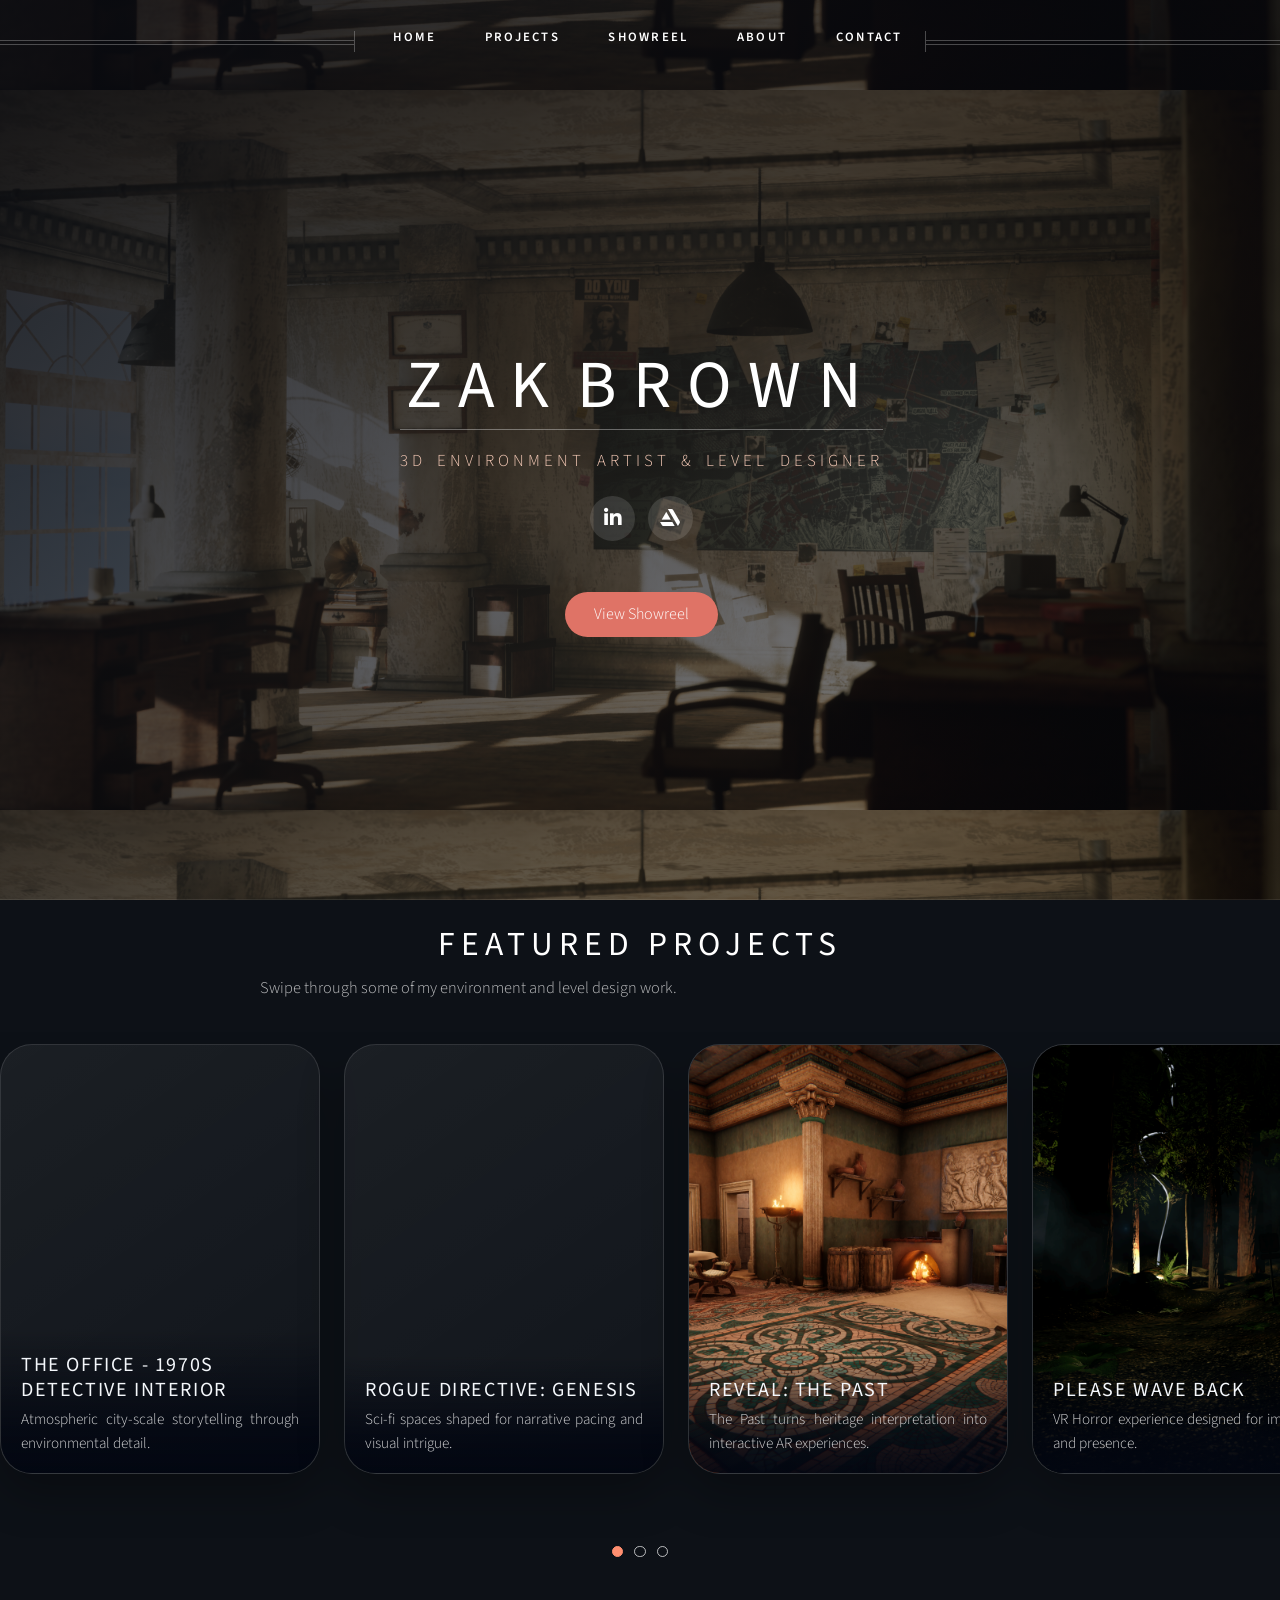
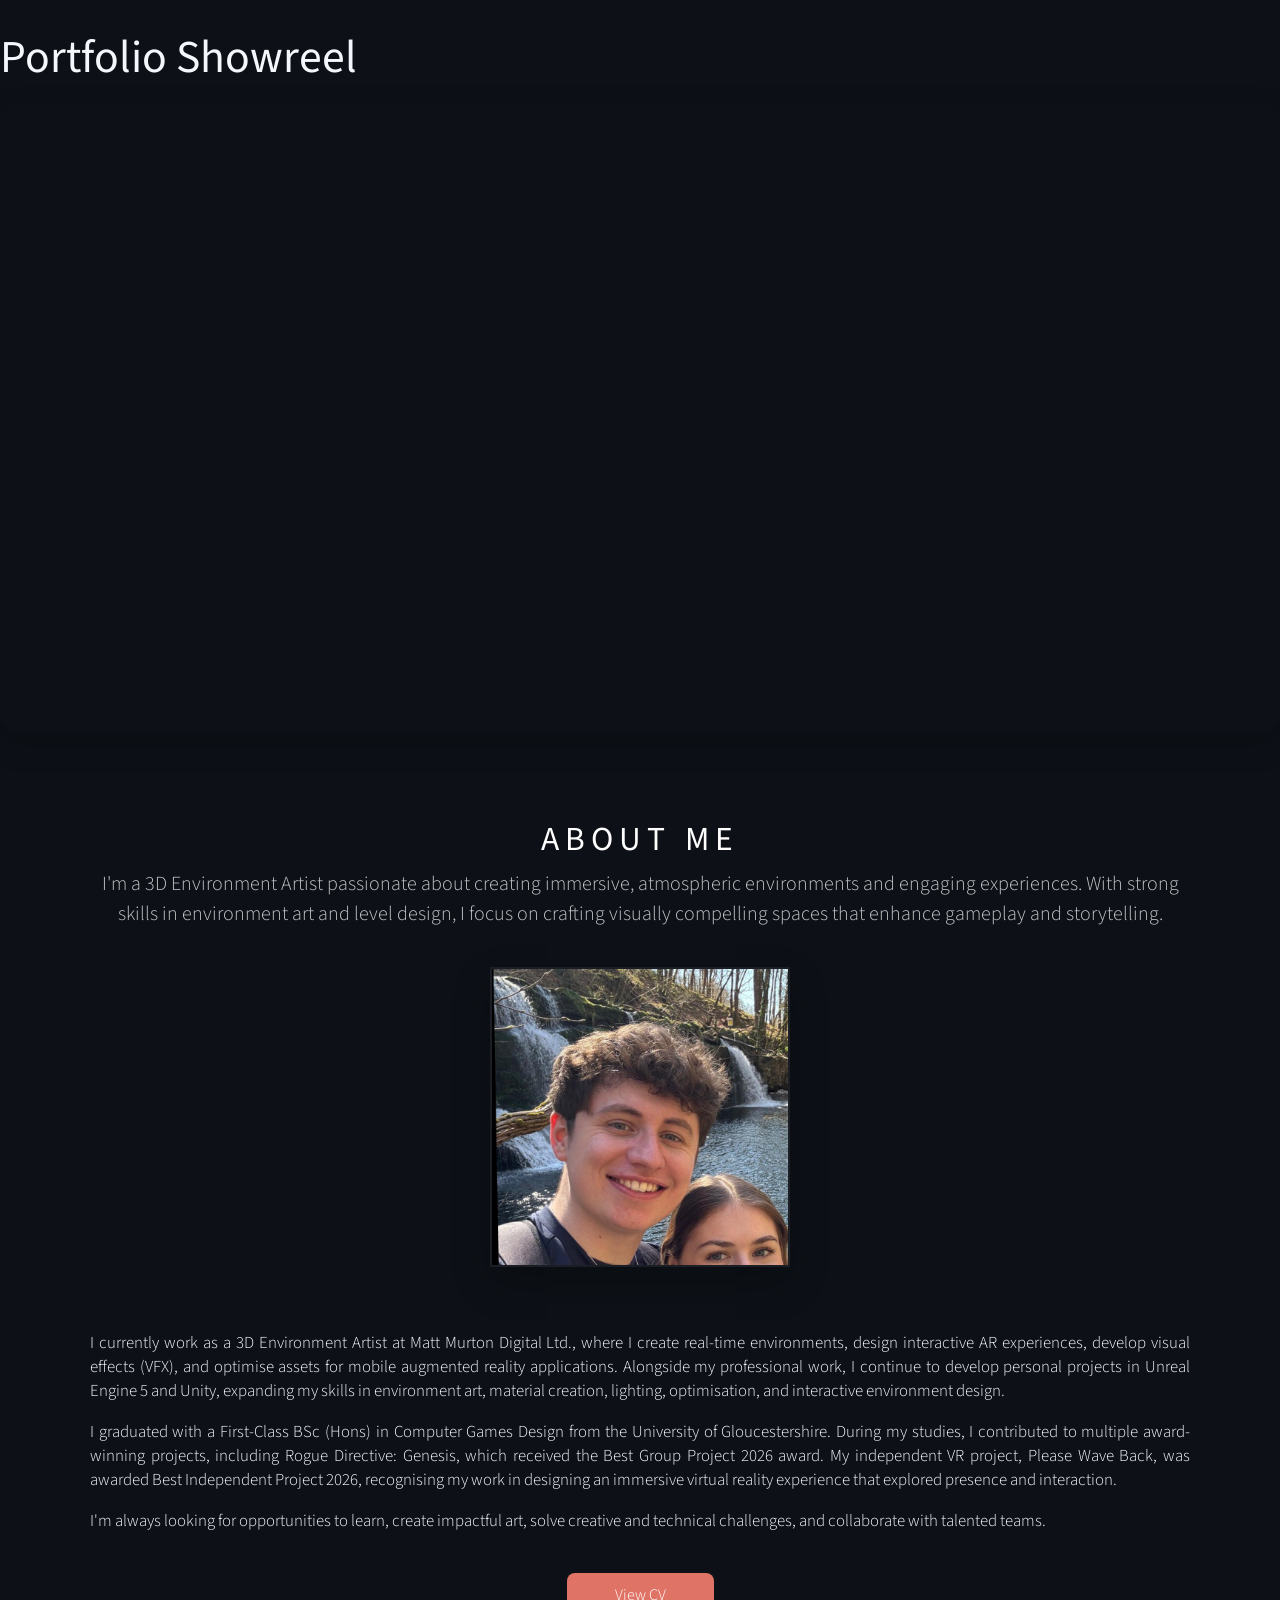
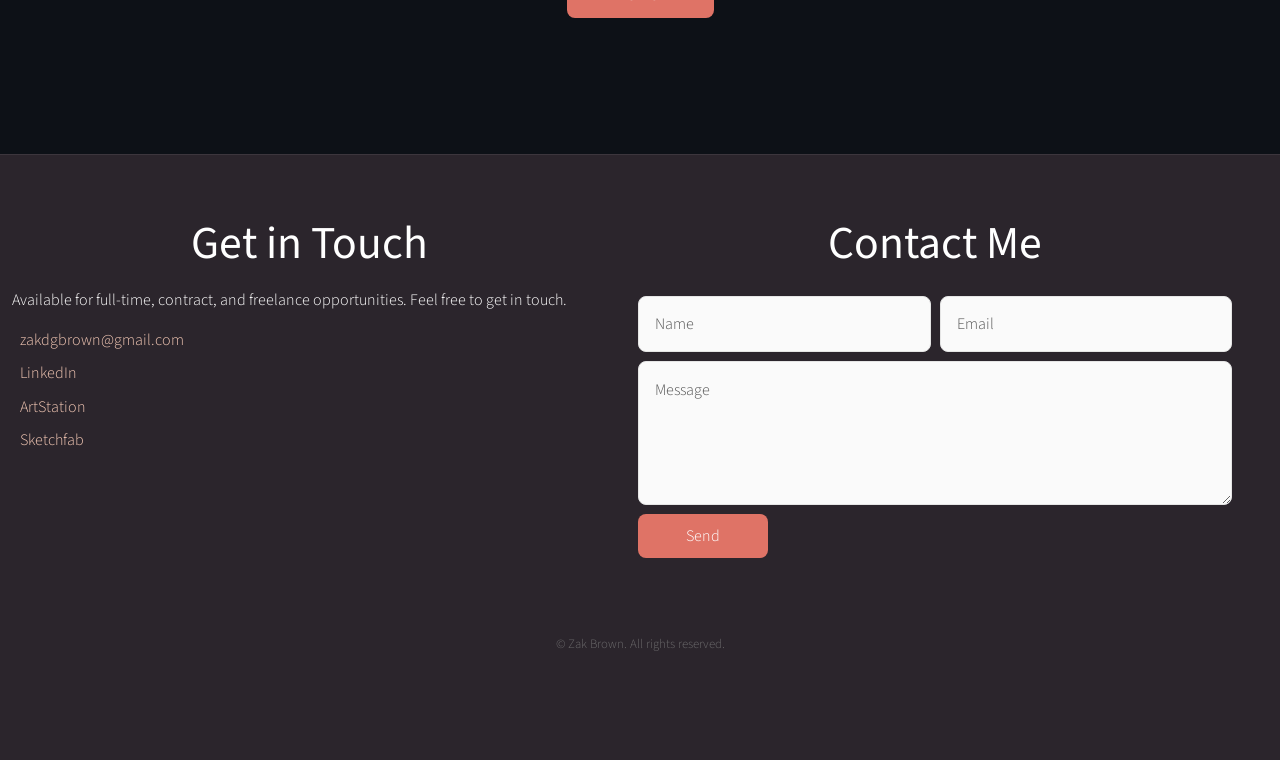
==== index.html @ 255df745 "Updates" ====
<!DOCTYPE HTML>
<!--
	Helios by HTML5 UP
	html5up.net | @ajlkn
	Free for personal and commercial use under the CCA 3.0 license (html5up.net/license)
-->
<html>
	<head>
		<title>Zak Brown | 3D Environment Artist & Level Designer</title>
		<meta charset="utf-8" />
		<meta name="viewport" content="width=device-width, initial-scale=1, user-scalable=no" />
		<link rel="stylesheet" href="assets/css/main.css" />
		<noscript><link rel="stylesheet" href="assets/css/noscript.css" /></noscript>
	</head>
	<body class="homepage is-preload">
		<div id="page-wrapper">

			<!-- Header -->
				<div id="header">

					<video id="hero-bg-video" autoplay muted loop playsinline src="images/WIP/TestVideo.mp4" aria-hidden="true"></video> 

					<!-- Inner -->
						<div class="inner">
							
							<header>
								<h1 class="hero-title" aria-label="Zak Brown">
									<a href="index.html" id="logo">
										<span class="hero-title-line hero-title-line--first">Zak</span>
										<span class="hero-title-line hero-title-line--second">Brown</span>
									</a>
								</h1>
								<hr class="hero-divider" />
								<p class="hero-role" aria-label="3D Environment Artist and Level Designer">
									<span>3D</span>
									<span>Environment</span>
									<span>Artist</span>
									<span>&amp;</span>
									<span>Level</span>
									<span>Designer</span>
								</p>
								<div class="hero-social-links">
									<a href="https://www.linkedin.com/in/zakdgbrown/" target="_blank" rel="noreferrer" aria-label="LinkedIn"><span class="icon brands fa-linkedin-in"></span></a>
									<a href="https://www.artstation.com/zakbrown" target="_blank" rel="noreferrer" aria-label="ArtStation"><span class="icon brands fa-artstation"></span></a>
								</div>
							</header>
							<footer>
								<a href="#showreel" class="button hero-cta scrolly">View Showreel</a>
							</footer>
						</div>

					<!-- Nav -->
						<nav id="nav">
							<ul>
								<li><a href="#header">Home</a></li>
								<li>
									<a href="#projects" class="scrolly">Projects</a>
									<ul>
										<li><a href="project-city.html">The Office - 1970s Detective Interior</a></li>
										<li><a href="rogue-directive-genesis.html">Rogue Directive: Genesis</a></li>
										<li><a href="reveal-the-past.html">Reveal: The Past</a></li>
										<li><a href="please-wave-back.html">Please Wave Back</a></li>
										<li><a href="post-apocalyptic-rome.html">Post-Apocalyptic Rome</a></li>
										<li><a href="philippines-lyra.html">Philippines Lyra Map</a></li>
										<li><a href="between-two-crowns.html">Between Two Crowns</a></li>
										<li><a href="phantom-paws.html">Phantom Paws</a></li>
										<li><a href="props.html">Props</a></li>
									</ul>
								</li>
								<li><a href="#showreel" class="scrolly">Showreel</a></li>
								<li><a href="#about" class="scrolly">About</a></li>
								<li><a href="#contact" class="scrolly">Contact</a></li>
							</ul>
						</nav>

					</div>

			<!-- Carousel -->
				<section class="portfolio-showcase" aria-labelledby="portfolio-showcase-title">
					<div class="portfolio-showcase__intro">
						<h2 id="portfolio-showcase-title">Featured Projects</h2>
						<p>Swipe through some of my environment and level design work.</p>
					</div>
					<div class="portfolio-showcase__viewport">
						<div class="portfolio-showcase__track">

							<!-- The Office - 1970s Detective Interior -->
							<article class="portfolio-showcase__slide">
								<a href="project-city.html" class="portfolio-showcase__link">
									<div class="portfolio-showcase__image" style="background-image: url('images/project-city/Main.png');"></div>
									<div class="portfolio-showcase__overlay">
										<h3>The Office - 1970s Detective Interior</h3>
										<p>Atmospheric city-scale storytelling through environmental detail.</p>
									</div>
								</a>
							</article>

							<!-- Rogue Directive: Genesis -->							
							<article class="portfolio-showcase__slide">
								<a href="rogue-directive-genesis.html" class="portfolio-showcase__link">
									<div class="portfolio-showcase__image" style="background-image: url('images/rogue-directive-gensis/Cinematic-01.png');"></div>
									<div class="portfolio-showcase__overlay">
										<h3>Rogue Directive: Genesis</h3>
										<p>Sci-fi spaces shaped for narrative pacing and visual intrigue.</p>
									</div>
								</a>
							</article>
							
							<!-- Reveal: The-Past -->
							<article class="portfolio-showcase__slide">
								<a href="reveal-the-past.html" class="portfolio-showcase__link">
									<div class="portfolio-showcase__image" style="background-image: url('images/reveal-the-past/HomeCard.png');"></div>
									<div class="portfolio-showcase__overlay">
										<h3>Reveal: The Past</h3>
										<p>The Past turns heritage interpretation into interactive AR experiences.</p>
									</div>
								</a>
							</article>

							<!-- please-wave-back -->
							<article class="portfolio-showcase__slide">
								<a href="please-wave-back.html" class="portfolio-showcase__link">
									<div class="portfolio-showcase__image" style="background-image: url('images/please-wave-back/Lightning.png');"></div>
									<div class="portfolio-showcase__overlay">
										<h3>Please Wave Back</h3>
										<p>VR Horror experience designed for immersion and presence.</p>
									</div>
								</a>
							</article>

							<!-- Props -->
							<article class="portfolio-showcase__slide">
								<a href="props-carnival-ticket-booth.html" class="portfolio-showcase__link">
									<div class="portfolio-showcase__image" style="background-image: url('images/props/carnival-ticket-booth/Hero.png');"></div>
									<div class="portfolio-showcase__overlay">
										<h3>Props</h3>
										<p>Playable concepts that blend atmosphere, iteration, and player feedback.</p>
									</div>
								</a>
							</article>

							<!-- Between Two Crowns -->
							<article class="portfolio-showcase__slide">
								<a href="between-two-crowns.html" class="portfolio-showcase__link">
									<div class="portfolio-showcase__image" style="background-image: url('images/between-two-crowns/Castle.png');"></div>
									<div class="portfolio-showcase__overlay">
										<h3>Between Two Crowns</h3>
										<p>Narrative-led level design and environmental storytelling with a strong sense of place.</p>
									</div>
								</a>
							</article>

							<!-- Phantom Paws -->
							<article class="portfolio-showcase__slide">
								<a href="phantom-paws.html" class="portfolio-showcase__link">
									<div class="portfolio-showcase__image" style="background-image: url('images/phantom-paws/Phantom2.png');"></div>
									<div class="portfolio-showcase__overlay">
										<h3>Phantom Paws</h3>
										<p>Stylised puzzle-shooter visuals tuned for clarity and charm.</p>
									</div>
								</a>
							</article>

							<!-- Post-Apocalyptic Rome -->
							 <article class="portfolio-showcase__slide">
								<a href="post-apocalyptic-rome.html" class="portfolio-showcase__link">
									<div class="portfolio-showcase__image" style="background-image: url('images/post-apocalyptic-rome/Banner.png');"></div>
									<div class="portfolio-showcase__overlay">
										<h3>Post-Apocalyptic Rome</h3>
										<p>Traversal and combat flow balanced with immersive ruins and scale.</p>
									</div>
								</a>
							</article>

							<!-- Philippines Lyra Map -->
							<article class="portfolio-showcase__slide">
								<a href="philippines-lyra.html" class="portfolio-showcase__link">
									<div class="portfolio-showcase__image" style="background-image: url('images/philippines-lyra/HighresScreenshot00000.png');"></div>
									<div class="portfolio-showcase__overlay">
										<h3>Philippines Lyra Map</h3>
										<p>Competitive arena play shaped by sightlines, flow, and visual clarity.</p>
									</div>
								</a>
							</article>
						</div>
					</div>
				</section>

			<!-- Video -->
				<section id="showreel" class="page-section">
					<header>
						<h2>Portfolio Showreel</h2>
					</header>
					<iframe width="1120" height="630" 
					src="https://www.youtube.com/embed/Uc6TBg3HFEQ?si=YWEq4-GHCyb9So4R" title="YouTube video player" frameborder="0" allow="accelerometer; autoplay; clipboard-write; encrypted-media; gyroscope; picture-in-picture; web-share" referrerpolicy="strict-origin-when-cross-origin" allowfullscreen>
				</iframe>
				</section>

			<!-- About_Me -->
				<div class="wrapper style2">

					<article id="about" class="container special about-panel">
						
						<header class="section-heading">
							<h2>About Me</h2>
							<p>I'm a 3D Environment Artist passionate about creating immersive, atmospheric environments and engaging experiences. With strong skills in environment art and level design, I focus on crafting visually compelling spaces that enhance gameplay and storytelling.</p>
						</header>
						<a href="#" class="image featured"><img class="profile-image" src="images/CV/LinkedInPic.jpg" alt="Zak Brown" /></a>
						<p class="about-body-text">
							I currently work as a 3D Environment Artist at Matt Murton Digital Ltd., where I create real-time environments, design interactive AR experiences, develop visual effects (VFX), and optimise assets for mobile augmented reality applications. Alongside my professional work, I continue to develop personal projects in Unreal Engine 5 and Unity, expanding my skills in environment art, material creation, lighting, optimisation, and interactive environment design.
						</p>
						<p class="about-body-text">
							I graduated with a First-Class BSc (Hons) in Computer Games Design from the University of Gloucestershire. During my studies, I contributed to multiple award-winning projects, including Rogue Directive: Genesis, which received the Best Group Project 2026 award. My independent VR project, Please Wave Back, was awarded Best Independent Project 2026, recognising my work in designing an immersive virtual reality experience that explored presence and interaction.
						</p>
						<p class="about-body-text">
							I'm always looking for opportunities to learn, create impactful art, solve creative and technical challenges, and collaborate with talented teams.
						</p>
						<footer>
							<a href="images/CV/Zak CV for Website.pdf" class="button">View CV</a>
						</footer>
					</article>
				</div>

			<!-- Footer -->
				<div id="footer">
					<div class="container">
						<div class="row footer-layout">
							<section class="col-6 col-12-mobile footer-column">
								<header>
									<h2>Get in Touch</h2>
								</header>
								<p>Available for full-time, contract, and freelance opportunities. Feel free to get in touch.</p>
								<ul class="footer-links">
									<li><a href="mailto:zakdgbrown@gmail.com">zakdgbrown@gmail.com</a></li>
									<li><a href="https://www.linkedin.com/in/zakdgbrown/" target="_blank" rel="noreferrer">LinkedIn</a></li>
									<li><a href="https://www.artstation.com/zakbrown" target="_blank" rel="noreferrer">ArtStation</a></li>
									<li><a href="https://sketchfab.com/Z-Brown" target="_blank" rel="noreferrer">Sketchfab</a></li>
								</ul>
							</section>

							<section id="contact" class="col-6 col-12-mobile footer-column">
								<header>
									<h2>Contact Me</h2>
								</header>
								<form action="mailto:zakdgbrown@gmail.com" method="post" enctype="text/plain">
									<div class="row gtr-25">
										<div class="col-6 col-12-mobile">
											<input type="text" name="name" placeholder="Name" />
										</div>
										<div class="col-6 col-12-mobile">
											<input type="email" name="email" placeholder="Email" />
										</div>
										<div class="col-12">
											<textarea name="message" placeholder="Message"></textarea>
										</div>
										<div class="col-12">
											<input type="submit" value="Send" class="button" />
										</div>
									</div>
								</form>
							</section>
						</div>
						<div class="copyright">
							<ul class="menu">
								<li>&copy; Zak Brown. All rights reserved.</li>
							</ul>
						</div>
					</div>
				</div>

		</div>

		<!-- Scripts -->
			<script src="assets/js/jquery.min.js"></script>
			<script src="assets/js/jquery.dropotron.min.js"></script>
			<script src="assets/js/jquery.scrolly.min.js"></script>
			<script src="assets/js/jquery.scrollex.min.js"></script>
			<script src="assets/js/browser.min.js"></script>
			<script src="assets/js/breakpoints.min.js"></script>
			<script src="assets/js/util.js"></script>
			<script src="assets/js/main.js"></script>

	</body>
</html>
---- assets/css/main.css ----
@import url("https://fonts.googleapis.com/css?family=Source+Sans+Pro:300,300italic,400,400italic,600");
@import url("fontawesome-all.min.css");
:root {
  --color-bg: #0d1117;
  --color-surface: rgba(255, 255, 255, 0.05);
  --color-surface-strong: rgba(255, 255, 255, 0.08);
  --color-text: #f4f7fb;
  --color-text-muted: rgba(244, 247, 251, 0.76);
  --color-accent: #ff8f70;
  --color-accent-strong: #ffb099;
  --color-border: rgba(255, 255, 255, 0.12);
  --radius-lg: 2rem;
  --radius-md: 1rem;
  --shadow-lg: 0 24px 54px rgba(0, 0, 0, 0.32);
  --shadow-md: 0 16px 36px rgba(0, 0, 0, 0.24);
  --space-sm: 1rem;
  --space-md: 1.5rem;
  --space-lg: 2.5rem;
  --content-width: 1180px; }
/*
	Helios by HTML5 UP
	html5up.net | @ajlkn
	Free for personal and commercial use under the CCA 3.0 license (html5up.net/license)
*/
/*
	-----------------------------------------------------------
	Style guide
	-----------------------------------------------------------
	1. Breakpoints
	2. Reset and base styles
	3. Layout and structure
	4. Components and utilities
	5. Page sections
	6. Responsive adjustments
	-----------------------------------------------------------
*/
html, body, div, span, applet, object,
iframe, h1, h2, h3, h4, h5, h6, p, blockquote,
pre, a, abbr, acronym, address, big, cite,
code, del, dfn, em, img, ins, kbd, q, s, samp,
small, strike, strong, sub, sup, tt, var, b,
u, i, center, dl, dt, dd, ol, ul, li, fieldset,
form, label, legend, table, caption, tbody,
tfoot, thead, tr, th, td, article, aside,
canvas, details, embed, figure, figcaption,
footer, header, hgroup, menu, nav, output, ruby,
section, summary, time, mark, audio, video {
  margin: 0;
  padding: 0;
  border: 0;
  font-size: 100%;
  font: inherit;
  vertical-align: baseline; }

article, aside, details, figcaption, figure,
footer, header, hgroup, menu, nav, section {
  display: block; }

body {
  line-height: 1; }

ol, ul {
  list-style: none; }

blockquote, q {
  quotes: none; }
  blockquote:before, blockquote:after, q:before, q:after {
    content: '';
    content: none; }

table {
  border-collapse: collapse;
  border-spacing: 0; }

body {
  -webkit-text-size-adjust: none; }

mark {
  background-color: transparent;
  color: inherit; }

input::-moz-focus-inner {
  border: 0;
  padding: 0; }

input, select, textarea {
  -moz-appearance: none;
  -webkit-appearance: none;
  -ms-appearance: none;
  appearance: none; }

/* Basic */
html {
  box-sizing: border-box; }

*, *:before, *:after {
  box-sizing: inherit; }

body {
  background: var(--color-bg);
  color: var(--color-text);
  font-size: 15pt;
  line-height: 1.85em;
  font-family: "Source Sans Pro", sans-serif;
  font-weight: 300; }
  body.is-preload *, body.is-preload *:before, body.is-preload *:after {
    -moz-animation: none !important;
    -webkit-animation: none !important;
    -ms-animation: none !important;
    animation: none !important;
    -moz-transition: none !important;
    -webkit-transition: none !important;
    -ms-transition: none !important;
    transition: none !important; }

input, textarea, select {
  font-size: 15pt;
  line-height: 1.85em;
  font-family: "Source Sans Pro", sans-serif;
  font-weight: 300; }

h1, h2, h3, h4, h5, h6 {
  font-weight: 400;
  color: var(--color-text);
  line-height: 1.25em; }

h1 a, h2 a, h3 a, h4 a, h5 a, h6 a {
  color: inherit;
  text-decoration: none;
  border-bottom-color: transparent; }

h1 strong, h2 strong, h3 strong, h4 strong, h5 strong, h6 strong {
  font-weight: 600; }

h2 {
  font-size: 2.85em; }

h3 {
  font-size: 1.25em; }

h4 {
  font-size: 1em;
  margin: 0 0 0.25em 0; }

strong, b {
  font-weight: 400;
  color: var(--color-text); }

em, i {
  font-style: italic; }

a {
  color: inherit;
  border-bottom: solid 1px rgba(128, 128, 128, 0.15);
  text-decoration: none;
  -moz-transition: background-color 0.35s ease-in-out, color 0.35s ease-in-out, border-bottom-color 0.35s ease-in-out;
  -webkit-transition: background-color 0.35s ease-in-out, color 0.35s ease-in-out, border-bottom-color 0.35s ease-in-out;
  -ms-transition: background-color 0.35s ease-in-out, color 0.35s ease-in-out, border-bottom-color 0.35s ease-in-out;
  transition: background-color 0.35s ease-in-out, color 0.35s ease-in-out, border-bottom-color 0.35s ease-in-out; }
  a:hover {
    color: #ef8376;
    border-bottom-color: transparent; }

sub {
  position: relative;
  top: 0.5em;
  font-size: 0.8em; }

sup {
  position: relative;
  top: -0.5em;
  font-size: 0.8em; }

blockquote {
  border-left: solid 0.5em rgba(128, 128, 128, 0.2);
  padding: 1em 0 1em 2em;
  font-style: italic; }

p, ul, ol, dl, table {
  margin-bottom: 1em; }

p {
  text-align: justify; }

br.clear {
  clear: both; }

hr {
  position: relative;
  display: block;
  border: 0;
  top: 4.5em;
  margin-bottom: 9em;
  height: 6px;
  border-top: solid 1px rgba(128, 128, 128, 0.2);
  border-bottom: solid 1px rgba(128, 128, 128, 0.2); }
  hr:before, hr:after {
    content: '';
    position: absolute;
    top: -8px;
    display: block;
    width: 1px;
    height: 21px;
    background: rgba(128, 128, 128, 0.2); }
  hr:before {
    left: -1px; }
  hr:after {
    right: -1px; }

.timestamp {
  color: rgba(128, 128, 128, 0.75);
  font-size: 0.8em; }

/* Container */
.container {
  margin: 0 auto;
  max-width: 100%;
  width: 1400px; }
  @media screen and (max-width: 1680px) {
    .container {
      width: 1200px; } }
  @media screen and (max-width: 1280px) {
    .container {
      width: 100%; } }
  @media screen and (max-width: 960px) {
    .container {
      width: 100%; } }
  @media screen and (max-width: 840px) {
    .container {
      width: 100%; } }
  @media screen and (max-width: 736px) {
    .container {
      width: 100%; } }
/* Row */
.row {
  display: flex;
  flex-wrap: wrap;
  box-sizing: border-box;
  align-items: stretch; }
  .row > * {
    box-sizing: border-box; }
  .row.gtr-uniform > * > :last-child {
    margin-bottom: 0; }
  .row.aln-left {
    justify-content: flex-start; }
  .row.aln-center {
    justify-content: center; }
  .row.aln-right {
    justify-content: flex-end; }
  .row.aln-top {
    align-items: flex-start; }
  .row.aln-middle {
    align-items: center; }
  .row.aln-bottom {
    align-items: flex-end; }
  .row > .imp {
    order: -1; }
  .row > .col-1 {
    width: 8.33333%; }
  .row > .off-1 {
    margin-left: 8.33333%; }
  .row > .col-2 {
    width: 16.66667%; }
  .row > .off-2 {
    margin-left: 16.66667%; }
  .row > .col-3 {
    width: 25%; }
  .row > .off-3 {
    margin-left: 25%; }
  .row > .col-4 {
    width: 33.33333%; }
  .row > .off-4 {
    margin-left: 33.33333%; }
  .row > .col-5 {
    width: 41.66667%; }
  .row > .off-5 {
    margin-left: 41.66667%; }
  .row > .col-6 {
    width: 50%; }
  .row > .off-6 {
    margin-left: 50%; }
  .row > .col-7 {
    width: 58.33333%; }
  .row > .off-7 {
    margin-left: 58.33333%; }
  .row > .col-8 {
    width: 66.66667%; }
  .row > .off-8 {
    margin-left: 66.66667%; }
  .row > .col-9 {
    width: 75%; }
  .row > .off-9 {
    margin-left: 75%; }
  .row > .col-10 {
    width: 83.33333%; }
  .row > .off-10 {
    margin-left: 83.33333%; }
  .row > .col-11 {
    width: 91.66667%; }
  .row > .off-11 {
    margin-left: 91.66667%; }
  .row > .col-12 {
    width: 100%; }
  .row > .off-12 {
    margin-left: 100%; }
  .row.gtr-0 {
    margin-top: 0px;
    margin-left: 0px; }
    .row.gtr-0 > * {
      padding: 0px 0 0 0px; }
    .row.gtr-0.gtr-uniform {
      margin-top: 0px; }
      .row.gtr-0.gtr-uniform > * {
        padding-top: 0px; }
  .row.gtr-25 {
    margin-top: -10px;
    margin-left: -10px; }
    .row.gtr-25 > * {
      padding: 10px 0 0 10px; }
    .row.gtr-25.gtr-uniform {
      margin-top: -10px; }
      .row.gtr-25.gtr-uniform > * {
        padding-top: 10px; }
  .row.gtr-50 {
    margin-top: -20px;
    margin-left: -20px; }
    .row.gtr-50 > * {
      padding: 20px 0 0 20px; }
    .row.gtr-50.gtr-uniform {
      margin-top: -20px; }
      .row.gtr-50.gtr-uniform > * {
        padding-top: 20px; }
  .row {
    margin-top: -40px;
    margin-left: -40px; }
    .row > * {
      padding: 40px 0 0 40px; }
    .row.gtr-uniform {
      margin-top: -40px; }
      .row.gtr-uniform > * {
        padding-top: 40px; }
  .row.gtr-150 {
    margin-top: -60px;
    margin-left: -60px; }
    .row.gtr-150 > * {
      padding: 60px 0 0 60px; }
    .row.gtr-150.gtr-uniform {
      margin-top: -60px; }
      .row.gtr-150.gtr-uniform > * {
        padding-top: 60px; }
  .row.gtr-200 {
    margin-top: -80px;
    margin-left: -80px; }
    .row.gtr-200 > * {
      padding: 80px 0 0 80px; }
    .row.gtr-200.gtr-uniform {
      margin-top: -80px; }
      .row.gtr-200.gtr-uniform > * {
        padding-top: 80px; }
  @media screen and (max-width: 1680px) {
    .row {
      display: flex;
      flex-wrap: wrap;
      box-sizing: border-box;
      align-items: stretch; }
      .row > * {
        box-sizing: border-box; }
      .row.gtr-uniform > * > :last-child {
        margin-bottom: 0; }
      .row.aln-left {
        justify-content: flex-start; }
      .row.aln-center {
        justify-content: center; }
      .row.aln-right {
        justify-content: flex-end; }
      .row.aln-top {
        align-items: flex-start; }
      .row.aln-middle {
        align-items: center; }
      .row.aln-bottom {
        align-items: flex-end; }
      .row > .imp-wide {
        order: -1; }
      .row > .col-1-wide {
        width: 8.33333%; }
      .row > .off-1-wide {
        margin-left: 8.33333%; }
      .row > .col-2-wide {
        width: 16.66667%; }
      .row > .off-2-wide {
        margin-left: 16.66667%; }
      .row > .col-3-wide {
        width: 25%; }
      .row > .off-3-wide {
        margin-left: 25%; }
      .row > .col-4-wide {
        width: 33.33333%; }
      .row > .off-4-wide {
        margin-left: 33.33333%; }
      .row > .col-5-wide {
        width: 41.66667%; }
      .row > .off-5-wide {
        margin-left: 41.66667%; }
      .row > .col-6-wide {
        width: 50%; }
      .row > .off-6-wide {
        margin-left: 50%; }
      .row > .col-7-wide {
        width: 58.33333%; }
      .row > .off-7-wide {
        margin-left: 58.33333%; }
      .row > .col-8-wide {
        width: 66.66667%; }
      .row > .off-8-wide {
        margin-left: 66.66667%; }
      .row > .col-9-wide {
        width: 75%; }
      .row > .off-9-wide {
        margin-left: 75%; }
      .row > .col-10-wide {
        width: 83.33333%; }
      .row > .off-10-wide {
        margin-left: 83.33333%; }
      .row > .col-11-wide {
        width: 91.66667%; }
      .row > .off-11-wide {
        margin-left: 91.66667%; }
      .row > .col-12-wide {
        width: 100%; }
      .row > .off-12-wide {
        margin-left: 100%; }
      .row.gtr-0 {
        margin-top: 0px;
        margin-left: 0px; }
        .row.gtr-0 > * {
          padding: 0px 0 0 0px; }
        .row.gtr-0.gtr-uniform {
          margin-top: 0px; }
          .row.gtr-0.gtr-uniform > * {
            padding-top: 0px; }
      .row.gtr-25 {
        margin-top: -10px;
        margin-left: -10px; }
        .row.gtr-25 > * {
          padding: 10px 0 0 10px; }
        .row.gtr-25.gtr-uniform {
          margin-top: -10px; }
          .row.gtr-25.gtr-uniform > * {
            padding-top: 10px; }
      .row.gtr-50 {
        margin-top: -20px;
        margin-left: -20px; }
        .row.gtr-50 > * {
          padding: 20px 0 0 20px; }
        .row.gtr-50.gtr-uniform {
          margin-top: -20px; }
          .row.gtr-50.gtr-uniform > * {
            padding-top: 20px; }
      .row {
        margin-top: -40px;
        margin-left: -40px; }
        .row > * {
          padding: 40px 0 0 40px; }
        .row.gtr-uniform {
          margin-top: -40px; }
          .row.gtr-uniform > * {
            padding-top: 40px; }
      .row.gtr-150 {
        margin-top: -60px;
        margin-left: -60px; }
        .row.gtr-150 > * {
          padding: 60px 0 0 60px; }
        .row.gtr-150.gtr-uniform {
          margin-top: -60px; }
          .row.gtr-150.gtr-uniform > * {
            padding-top: 60px; }
      .row.gtr-200 {
        margin-top: -80px;
        margin-left: -80px; }
        .row.gtr-200 > * {
          padding: 80px 0 0 80px; }
        .row.gtr-200.gtr-uniform {
          margin-top: -80px; }
          .row.gtr-200.gtr-uniform > * {
            padding-top: 80px; } }
  @media screen and (max-width: 1280px) {
    .row {
      display: flex;
      flex-wrap: wrap;
      box-sizing: border-box;
      align-items: stretch; }
      .row > * {
        box-sizing: border-box; }
      .row.gtr-uniform > * > :last-child {
        margin-bottom: 0; }
      .row.aln-left {
        justify-content: flex-start; }
      .row.aln-center {
        justify-content: center; }
      .row.aln-right {
        justify-content: flex-end; }
      .row.aln-top {
        align-items: flex-start; }
      .row.aln-middle {
        align-items: center; }
      .row.aln-bottom {
        align-items: flex-end; }
      .row > .imp-normal {
        order: -1; }
      .row > .col-1-normal {
        width: 8.33333%; }
      .row > .off-1-normal {
        margin-left: 8.33333%; }
      .row > .col-2-normal {
        width: 16.66667%; }
      .row > .off-2-normal {
        margin-left: 16.66667%; }
      .row > .col-3-normal {
        width: 25%; }
      .row > .off-3-normal {
        margin-left: 25%; }
      .row > .col-4-normal {
        width: 33.33333%; }
      .row > .off-4-normal {
        margin-left: 33.33333%; }
      .row > .col-5-normal {
        width: 41.66667%; }
      .row > .off-5-normal {
        margin-left: 41.66667%; }
      .row > .col-6-normal {
        width: 50%; }
      .row > .off-6-normal {
        margin-left: 50%; }
      .row > .col-7-normal {
        width: 58.33333%; }
      .row > .off-7-normal {
        margin-left: 58.33333%; }
      .row > .col-8-normal {
        width: 66.66667%; }
      .row > .off-8-normal {
        margin-left: 66.66667%; }
      .row > .col-9-normal {
        width: 75%; }
      .row > .off-9-normal {
        margin-left: 75%; }
      .row > .col-10-normal {
        width: 83.33333%; }
      .row > .off-10-normal {
        margin-left: 83.33333%; }
      .row > .col-11-normal {
        width: 91.66667%; }
      .row > .off-11-normal {
        margin-left: 91.66667%; }
      .row > .col-12-normal {
        width: 100%; }
      .row > .off-12-normal {
        margin-left: 100%; }
      .row.gtr-0 {
        margin-top: 0px;
        margin-left: 0px; }
        .row.gtr-0 > * {
          padding: 0px 0 0 0px; }
        .row.gtr-0.gtr-uniform {
          margin-top: 0px; }
          .row.gtr-0.gtr-uniform > * {
            padding-top: 0px; }
      .row.gtr-25 {
        margin-top: -9px;
        margin-left: -9px; }
        .row.gtr-25 > * {
          padding: 9px 0 0 9px; }
        .row.gtr-25.gtr-uniform {
          margin-top: -9px; }
          .row.gtr-25.gtr-uniform > * {
            padding-top: 9px; }
      .row.gtr-50 {
        margin-top: -18px;
        margin-left: -18px; }
        .row.gtr-50 > * {
          padding: 18px 0 0 18px; }
        .row.gtr-50.gtr-uniform {
          margin-top: -18px; }
          .row.gtr-50.gtr-uniform > * {
            padding-top: 18px; }
      .row {
        margin-top: -36px;
        margin-left: -36px; }
        .row > * {
          padding: 36px 0 0 36px; }
        .row.gtr-uniform {
          margin-top: -36px; }
          .row.gtr-uniform > * {
            padding-top: 36px; }
      .row.gtr-150 {
        margin-top: -54px;
        margin-left: -54px; }
        .row.gtr-150 > * {
          padding: 54px 0 0 54px; }
        .row.gtr-150.gtr-uniform {
          margin-top: -54px; }
          .row.gtr-150.gtr-uniform > * {
            padding-top: 54px; }
      .row.gtr-200 {
        margin-top: -72px;
        margin-left: -72px; }
        .row.gtr-200 > * {
          padding: 72px 0 0 72px; }
        .row.gtr-200.gtr-uniform {
          margin-top: -72px; }
          .row.gtr-200.gtr-uniform > * {
            padding-top: 72px; } }
  @media screen and (max-width: 960px) {
    .row {
      display: flex;
      flex-wrap: wrap;
      box-sizing: border-box;
      align-items: stretch; }
      .row > * {
        box-sizing: border-box; }
      .row.gtr-uniform > * > :last-child {
        margin-bottom: 0; }
      .row.aln-left {
        justify-content: flex-start; }
      .row.aln-center {
        justify-content: center; }
      .row.aln-right {
        justify-content: flex-end; }
      .row.aln-top {
        align-items: flex-start; }
      .row.aln-middle {
        align-items: center; }
      .row.aln-bottom {
        align-items: flex-end; }
      .row > .imp-narrow {
        order: -1; }
      .row > .col-1-narrow {
        width: 8.33333%; }
      .row > .off-1-narrow {
        margin-left: 8.33333%; }
      .row > .col-2-narrow {
        width: 16.66667%; }
      .row > .off-2-narrow {
        margin-left: 16.66667%; }
      .row > .col-3-narrow {
        width: 25%; }
      .row > .off-3-narrow {
        margin-left: 25%; }
      .row > .col-4-narrow {
        width: 33.33333%; }
      .row > .off-4-narrow {
        margin-left: 33.33333%; }
      .row > .col-5-narrow {
        width: 41.66667%; }
      .row > .off-5-narrow {
        margin-left: 41.66667%; }
      .row > .col-6-narrow {
        width: 50%; }
      .row > .off-6-narrow {
        margin-left: 50%; }
      .row > .col-7-narrow {
        width: 58.33333%; }
      .row > .off-7-narrow {
        margin-left: 58.33333%; }
      .row > .col-8-narrow {
        width: 66.66667%; }
      .row > .off-8-narrow {
        margin-left: 66.66667%; }
      .row > .col-9-narrow {
        width: 75%; }
      .row > .off-9-narrow {
        margin-left: 75%; }
      .row > .col-10-narrow {
        width: 83.33333%; }
      .row > .off-10-narrow {
        margin-left: 83.33333%; }
      .row > .col-11-narrow {
        width: 91.66667%; }
      .row > .off-11-narrow {
        margin-left: 91.66667%; }
      .row > .col-12-narrow {
        width: 100%; }
      .row > .off-12-narrow {
        margin-left: 100%; }
      .row.gtr-0 {
        margin-top: 0px;
        margin-left: 0px; }
        .row.gtr-0 > * {
          padding: 0px 0 0 0px; }
        .row.gtr-0.gtr-uniform {
          margin-top: 0px; }
          .row.gtr-0.gtr-uniform > * {
            padding-top: 0px; }
      .row.gtr-25 {
        margin-top: -8px;
        margin-left: -8px; }
        .row.gtr-25 > * {
          padding: 8px 0 0 8px; }
        .row.gtr-25.gtr-uniform {
          margin-top: -8px; }
          .row.gtr-25.gtr-uniform > * {
            padding-top: 8px; }
      .row.gtr-50 {
        margin-top: -16px;
        margin-left: -16px; }
        .row.gtr-50 > * {
          padding: 16px 0 0 16px; }
        .row.gtr-50.gtr-uniform {
          margin-top: -16px; }
          .row.gtr-50.gtr-uniform > * {
            padding-top: 16px; }
      .row {
        margin-top: -32px;
        margin-left: -32px; }
        .row > * {
          padding: 32px 0 0 32px; }
        .row.gtr-uniform {
          margin-top: -32px; }
          .row.gtr-uniform > * {
            padding-top: 32px; }
      .row.gtr-150 {
        margin-top: -48px;
        margin-left: -48px; }
        .row.gtr-150 > * {
          padding: 48px 0 0 48px; }
        .row.gtr-150.gtr-uniform {
          margin-top: -48px; }
          .row.gtr-150.gtr-uniform > * {
            padding-top: 48px; }
      .row.gtr-200 {
        margin-top: -64px;
        margin-left: -64px; }
        .row.gtr-200 > * {
          padding: 64px 0 0 64px; }
        .row.gtr-200.gtr-uniform {
          margin-top: -64px; }
          .row.gtr-200.gtr-uniform > * {
            padding-top: 64px; } }
  @media screen and (max-width: 840px) {
    .row {
      display: flex;
      flex-wrap: wrap;
      box-sizing: border-box;
      align-items: stretch; }
      .row > * {
        box-sizing: border-box; }
      .row.gtr-uniform > * > :last-child {
        margin-bottom: 0; }
      .row.aln-left {
        justify-content: flex-start; }
      .row.aln-center {
        justify-content: center; }
      .row.aln-right {
        justify-content: flex-end; }
      .row.aln-top {
        align-items: flex-start; }
      .row.aln-middle {
        align-items: center; }
      .row.aln-bottom {
        align-items: flex-end; }
      .row > .imp-narrower {
        order: -1; }
      .row > .col-1-narrower {
        width: 8.33333%; }
      .row > .off-1-narrower {
        margin-left: 8.33333%; }
      .row > .col-2-narrower {
        width: 16.66667%; }
      .row > .off-2-narrower {
        margin-left: 16.66667%; }
      .row > .col-3-narrower {
        width: 25%; }
      .row > .off-3-narrower {
        margin-left: 25%; }
      .row > .col-4-narrower {
        width: 33.33333%; }
      .row > .off-4-narrower {
        margin-left: 33.33333%; }
      .row > .col-5-narrower {
        width: 41.66667%; }
      .row > .off-5-narrower {
        margin-left: 41.66667%; }
      .row > .col-6-narrower {
        width: 50%; }
      .row > .off-6-narrower {
        margin-left: 50%; }
      .row > .col-7-narrower {
        width: 58.33333%; }
      .row > .off-7-narrower {
        margin-left: 58.33333%; }
      .row > .col-8-narrower {
        width: 66.66667%; }
      .row > .off-8-narrower {
        margin-left: 66.66667%; }
      .row > .col-9-narrower {
        width: 75%; }
      .row > .off-9-narrower {
        margin-left: 75%; }
      .row > .col-10-narrower {
        width: 83.33333%; }
      .row > .off-10-narrower {
        margin-left: 83.33333%; }
      .row > .col-11-narrower {
        width: 91.66667%; }
      .row > .off-11-narrower {
        margin-left: 91.66667%; }
      .row > .col-12-narrower {
        width: 100%; }
      .row > .off-12-narrower {
        margin-left: 100%; }
      .row.gtr-0 {
        margin-top: 0px;
        margin-left: 0px; }
        .row.gtr-0 > * {
          padding: 0px 0 0 0px; }
        .row.gtr-0.gtr-uniform {
          margin-top: 0px; }
          .row.gtr-0.gtr-uniform > * {
            padding-top: 0px; }
      .row.gtr-25 {
        margin-top: -8px;
        margin-left: -8px; }
        .row.gtr-25 > * {
          padding: 8px 0 0 8px; }
        .row.gtr-25.gtr-uniform {
          margin-top: -8px; }
          .row.gtr-25.gtr-uniform > * {
            padding-top: 8px; }
      .row.gtr-50 {
        margin-top: -16px;
        margin-left: -16px; }
        .row.gtr-50 > * {
          padding: 16px 0 0 16px; }
        .row.gtr-50.gtr-uniform {
          margin-top: -16px; }
          .row.gtr-50.gtr-uniform > * {
            padding-top: 16px; }
      .row {
        margin-top: -32px;
        margin-left: -32px; }
        .row > * {
          padding: 32px 0 0 32px; }
        .row.gtr-uniform {
          margin-top: -32px; }
          .row.gtr-uniform > * {
            padding-top: 32px; }
      .row.gtr-150 {
        margin-top: -48px;
        margin-left: -48px; }
        .row.gtr-150 > * {
          padding: 48px 0 0 48px; }
        .row.gtr-150.gtr-uniform {
          margin-top: -48px; }
          .row.gtr-150.gtr-uniform > * {
            padding-top: 48px; }
      .row.gtr-200 {
        margin-top: -64px;
        margin-left: -64px; }
        .row.gtr-200 > * {
          padding: 64px 0 0 64px; }
        .row.gtr-200.gtr-uniform {
          margin-top: -64px; }
          .row.gtr-200.gtr-uniform > * {
            padding-top: 64px; } }
  @media screen and (max-width: 736px) {
    .row {
      display: flex;
      flex-wrap: wrap;
      box-sizing: border-box;
      align-items: stretch; }
      .row > * {
        box-sizing: border-box; }
      .row.gtr-uniform > * > :last-child {
        margin-bottom: 0; }
      .row.aln-left {
        justify-content: flex-start; }
      .row.aln-center {
        justify-content: center; }
      .row.aln-right {
        justify-content: flex-end; }
      .row.aln-top {
        align-items: flex-start; }
      .row.aln-middle {
        align-items: center; }
      .row.aln-bottom {
        align-items: flex-end; }
      .row > .imp-mobile {
        order: -1; }
      .row > .col-1-mobile {
        width: 8.33333%; }
      .row > .off-1-mobile {
        margin-left: 8.33333%; }
      .row > .col-2-mobile {
        width: 16.66667%; }
      .row > .off-2-mobile {
        margin-left: 16.66667%; }
      .row > .col-3-mobile {
        width: 25%; }
      .row > .off-3-mobile {
        margin-left: 25%; }
      .row > .col-4-mobile {
        width: 33.33333%; }
      .row > .off-4-mobile {
        margin-left: 33.33333%; }
      .row > .col-5-mobile {
        width: 41.66667%; }
      .row > .off-5-mobile {
        margin-left: 41.66667%; }
      .row > .col-6-mobile {
        width: 50%; }
      .row > .off-6-mobile {
        margin-left: 50%; }
      .row > .col-7-mobile {
        width: 58.33333%; }
      .row > .off-7-mobile {
        margin-left: 58.33333%; }
      .row > .col-8-mobile {
        width: 66.66667%; }
      .row > .off-8-mobile {
        margin-left: 66.66667%; }
      .row > .col-9-mobile {
        width: 75%; }
      .row > .off-9-mobile {
        margin-left: 75%; }
      .row > .col-10-mobile {
        width: 83.33333%; }
      .row > .off-10-mobile {
        margin-left: 83.33333%; }
      .row > .col-11-mobile {
        width: 91.66667%; }
      .row > .off-11-mobile {
        margin-left: 91.66667%; }
      .row > .col-12-mobile {
        width: 100%; }
      .row > .off-12-mobile {
        margin-left: 100%; }
      .row.gtr-0 {
        margin-top: 0px;
        margin-left: 0px; }
        .row.gtr-0 > * {
          padding: 0px 0 0 0px; }
        .row.gtr-0.gtr-uniform {
          margin-top: 0px; }
          .row.gtr-0.gtr-uniform > * {
            padding-top: 0px; }
      .row.gtr-25 {
        margin-top: -5px;
        margin-left: -5px; }
        .row.gtr-25 > * {
          padding: 5px 0 0 5px; }
        .row.gtr-25.gtr-uniform {
          margin-top: -5px; }
          .row.gtr-25.gtr-uniform > * {
            padding-top: 5px; }
      .row.gtr-50 {
        margin-top: -10px;
        margin-left: -10px; }
        .row.gtr-50 > * {
          padding: 10px 0 0 10px; }
        .row.gtr-50.gtr-uniform {
          margin-top: -10px; }
          .row.gtr-50.gtr-uniform > * {
            padding-top: 10px; }
      .row {
        margin-top: -20px;
        margin-left: -20px; }
        .row > * {
          padding: 20px 0 0 20px; }
        .row.gtr-uniform {
          margin-top: -20px; }
          .row.gtr-uniform > * {
            padding-top: 20px; }
      .row.gtr-150 {
        margin-top: -30px;
        margin-left: -30px; }
        .row.gtr-150 > * {
          padding: 30px 0 0 30px; }
        .row.gtr-150.gtr-uniform {
          margin-top: -30px; }
          .row.gtr-150.gtr-uniform > * {
            padding-top: 30px; }
      .row.gtr-200 {
        margin-top: -40px;
        margin-left: -40px; }
        .row.gtr-200 > * {
          padding: 40px 0 0 40px; }
        .row.gtr-200.gtr-uniform {
          margin-top: -40px; }
          .row.gtr-200.gtr-uniform > * {
            padding-top: 40px; } }
/* Sections/Article */
section, article {
  margin-bottom: 3em; }
  section > :last-child, section:last-child, article > :last-child, article:last-child {
    margin-bottom: 0; }
  section.special > header, section.special > footer, article.special > header, article.special > footer {
    text-align: center; }

.row > section, .row > article {
  margin-bottom: 0; }

header {
  margin: 0 0 1em 0; }
  header > p {
    display: block;
    font-size: 1.5em;
    margin: 1em 0 2em 0;
    line-height: 1.5em;
    text-align: inherit; }

footer {
  margin: 2.5em 0 0 0; }

/* Image */
.image {
  position: relative;
  display: inline-block;
  border: 0;
  outline: 0; }
  .image img {
    display: block;
    width: 100%; }
  .image.fit {
    display: block;
    width: 100%; }
  .image.featured {
    display: block;
    width: 100%;
    margin: 0 0 4em 0; }
  .image.left {
    float: left;
    margin: 0 2em 2em 0; }
  .image.centered {
    display: block;
    margin: 0 0 2em 0; }
    .image.centered img {
      margin: 0 auto;
      width: auto; }

/* List */
ul {
  list-style: disc;
  padding-left: 1em; }
  ul li {
    padding-left: 0.5em; }

ol {
  list-style: decimal;
  padding-left: 1.25em; }
  ol li {
    padding-left: 0.25em; }

/* Actions */
ul.actions {
  margin: 3em 0 0 0;
  list-style: none;
  padding-left: 0; }
  form ul.actions {
    margin-top: 0; }
  ul.actions li {
    display: inline-block;
    margin: 0 0.75em 0 0.75em;
    padding-left: 0; }
    ul.actions li:first-child {
      margin-left: 0; }
    ul.actions li:last-child {
      margin-right: 0; }

/* Divided */
ul.divided {
  list-style: none;
  padding-left: 0; }
  ul.divided li {
    border-top: solid 1px rgba(128, 128, 128, 0.2);
    padding-top: 1.5em;
    margin-top: 1.5em;
    padding-left: 0; }
    ul.divided li:first-child {
      border-top: 0;
      padding-top: 0;
      margin-top: 0; }

/* Menu */
ul.menu {
  height: 1em;
  line-height: 1em;
  list-style: none;
  padding-left: 0; }
  ul.menu li {
    display: inline-block;
    border-left: solid 1px rgba(128, 128, 128, 0.2);
    padding-left: 1.25em;
    margin-left: 1.25em; }
    ul.menu li:first-child {
      border-left: 0;
      padding-left: 0;
      margin-left: 0; }

/* Icons */
ul.icons {
  position: relative;
  background: rgba(128, 128, 128, 0.05);
  border-radius: 4em;
  display: inline-block;
  padding: 0.35em 0.75em 0.35em 0.75em;
  font-size: 1.25em;
  cursor: default;
  list-style: none; }
  ul.icons li {
    display: inline-block;
    padding-left: 0; }
    ul.icons li a {
      display: inline-block;
      background: none;
      width: 2.5em;
      height: 2.5em;
      line-height: 2.5em;
      text-align: center;
      border-radius: 100%;
      border: 0;
      color: inherit; }
      ul.icons li a:hover {
        color: #ef8376; }

/* Form */
form label {
  display: block;
  font-weight: 400;
  color: #483949;
  margin: 0 0 1em 0; }

form input[type="text"],
form input[type="email"],
form input[type="password"],
form select,
form textarea {
  -webkit-appearance: none;
  display: block;
  border: 0;
  background: #fafafa;
  width: 100%;
  border-radius: 0.5em;
  border: solid 1px #E5E5E5;
  padding: 1em;
  -moz-transition: background-color 0.35s ease-in-out, border-color 0.35s ease-in-out;
  -webkit-transition: background-color 0.35s ease-in-out, border-color 0.35s ease-in-out;
  -ms-transition: background-color 0.35s ease-in-out, border-color 0.35s ease-in-out;
  transition: background-color 0.35s ease-in-out, border-color 0.35s ease-in-out; }
  form input[type="text"]:focus,
  form input[type="email"]:focus,
  form input[type="password"]:focus,
  form select:focus,
  form textarea:focus {
    background: #fff;
    border-color: #df7366; }

form input[type="text"],
form input[type="email"],
form input[type="password"],
form select {
  line-height: 1em; }

form textarea {
  min-height: 9em; }

form ::-webkit-input-placeholder {
  color: #555 !important; }

form :-moz-placeholder {
  color: #555 !important; }

form ::-moz-placeholder {
  color: #555 !important; }

form :-ms-input-placeholder {
  color: #555 !important; }

form ::-moz-focus-inner {
  border: 0; }

/* Table */
table {
  width: 100%; }
  table.default {
    width: 100%; }
    table.default tbody tr {
      border-top: solid 1px #e5e5e5; }
      table.default tbody tr:first-child {
        border-top: 0; }
      table.default tbody tr:nth-child(2n+1) {
        background: #fafafa; }
    table.default td {
      padding: 0.5em 1em 0.5em 1em; }
    table.default th {
      text-align: left;
      font-weight: 400;
      padding: 0.5em 1em 0.5em 1em; }
    table.default thead {
      border-bottom: solid 2px #e5e5e5; }
    table.default tfoot {
      border-top: solid 2px #e5e5e5; }

/* =========================================
   GLOBAL BUTTONS
   ========================================= */
input[type="button"],
input[type="submit"],
input[type="reset"],
button,
.button {
  position: relative;
  display: inline-block;
  background: #df7366;
  color: #fff;
  text-align: center;
  border-radius: 0.5em;
  text-decoration: none;
  padding: 0.65em 3em 0.65em 3em;
  border: 0;
  cursor: pointer;
  outline: 0;
  font-weight: 300;
  -moz-transition: background-color 0.35s ease-in-out, color 0.35s ease-in-out, border-bottom-color 0.35s ease-in-out;
  -webkit-transition: background-color 0.35s ease-in-out, color 0.35s ease-in-out, border-bottom-color 0.35s ease-in-out;
  -ms-transition: background-color 0.35s ease-in-out, color 0.35s ease-in-out, border-bottom-color 0.35s ease-in-out;
  transition: background-color 0.35s ease-in-out, color 0.35s ease-in-out, border-bottom-color 0.35s ease-in-out; }
  input[type="button"]:hover,
  input[type="submit"]:hover,
  input[type="reset"]:hover,
  button:hover,
  .button:hover {
    color: #fff;
    background: #ef8376; }
  input[type="button"].alt,
  input[type="submit"].alt,
  input[type="reset"].alt,
  button.alt,
  .button.alt {
    background: #2B252C; }
    input[type="button"].alt:hover,
    input[type="submit"].alt:hover,
    input[type="reset"].alt:hover,
    button.alt:hover,
    .button.alt:hover {
      background: #3B353C; }

/* Post */
.post.stub {
  text-align: center; }
  .post.stub header {
    margin: 0; }

/* Icons */
.icon {
  text-decoration: none;
  text-decoration: none; }
  .icon:before {
    -moz-osx-font-smoothing: grayscale;
    -webkit-font-smoothing: antialiased;
    display: inline-block;
    font-style: normal;
    font-variant: normal;
    text-rendering: auto;
    line-height: 1;
    text-transform: none !important;
    font-family: 'Font Awesome 5 Free';
    font-weight: 400; }
  .icon:before {
    line-height: inherit;
    font-size: 1.25em; }
  .icon > .label {
    display: none; }
  .icon.solid:before {
    font-weight: 900; }
  .icon.brands:before {
    font-family: 'Font Awesome 5 Brands'; }
  .icon.circled {
    position: relative;
    display: inline-block;
    background: #2b252c;
    color: #fff;
    border-radius: 100%;
    width: 3em;
    height: 3em;
    line-height: 3em;
    text-align: center;
    font-size: 1.25em; }
    header .icon.circled {
      margin: 0 0 2em 0; }

/* Wrapper */
.wrapper {
  background: transparent;
  margin: 0 0 2em 0;
  padding: 4.5em 0 4.5em 0; }
  .wrapper.style1 {
    background: rgba(255, 255, 255, 0.03); }
  .wrapper.style2 {
    padding-top: 0;
    background: transparent; }

/* Header */
#header {
  position: relative;
  background-image: linear-gradient(140deg, rgba(8, 10, 16, 0.92) 0%, rgba(8, 10, 16, 0.42) 100%), url("../../images/home-page/Home.png");
  background-size: contain;
  background-position: center center;
  background-attachment: fixed;
  color: #fff;
  text-align: center;
  padding: 7.5em 0 2em 0;
  cursor: default;
  box-shadow: inset 0 -1px 0 rgba(255, 255, 255, 0.08); }
  #header:before {
    content: '';
    display: inline-block;
    vertical-align: middle;
    height: 100%; }
  #header .inner {
    position: relative;
    z-index: 1;
    margin: 0;
    display: inline-block;
    vertical-align: middle;
    max-width: 760px;
    padding: 0 2em; }
  #header header {
    display: inline-block; }
    #header header > p {
      font-size: 1.15em;
      margin: 0;
      text-transform: uppercase;
      letter-spacing: 0.24em;
      color: #f2c7b4; }
  #header h1 {
    color: #fff;
    font-size: 3.2em;
    line-height: 1.05em;
    letter-spacing: 0.24em;
    text-transform: uppercase; }
    #header h1 a {
      color: inherit; }
  #header .hero-social-links {
    display: flex;
    justify-content: center;
    gap: 0.8rem;
    margin-top: 1.4rem; }
    #header .hero-social-links a {
      display: grid;
      place-items: center;
      width: 2.8rem;
      height: 2.8rem;
      border-radius: 50%;
      background: rgba(255, 255, 255, 0.12);
      color: #fff;
      border: 0; }
      #header .hero-social-links a:hover {
        background: #ff8f70;
        color: #fff; }
  #header .button {
    display: inline-block;
    border-radius: 999px;
    width: auto;
    height: auto;
    line-height: 1.2;
    padding: 0.8em 1.8em;
    text-align: center;
    font-size: 1em;
    margin-top: 1.2rem; }
  #header hr {
    top: 1.5em;
    margin-bottom: 3em;
    border-bottom-color: rgba(192, 192, 192, 0.35);
    box-shadow: inset 0 1px 0 0 rgba(192, 192, 192, 0.35); }
    #header hr:before, #header hr:after {
      background: rgba(192, 192, 192, 0.35); }
  #header footer {
    margin: 1em 0 0 0; }

body.homepage #header {
  height: 100vh;
  min-height: 40em; }
  body.homepage #header h1 {
    font-size: 4.2em; }
  body.homepage #header:after {
    content: '';
    background: #1C0920;
    display: block;
    position: absolute;
    left: 0;
    top: 0;
    width: 100%;
    height: 100%;
    opacity: 0;
    -moz-transition: opacity 2.5s ease-in-out;
    -webkit-transition: opacity 2.5s ease-in-out;
    -ms-transition: opacity 2.5s ease-in-out;
    transition: opacity 2.5s ease-in-out;
    -moz-transition-delay: 0.5s;
    -webkit-transition-delay: 0.5s;
    -ms-transition-delay: 0.5s;
    transition-delay: 0.5s; }

body.homepage.is-preload #header:after {
  opacity: 1; }

#nav > ul > li > a, #nav > ul > li > span {
  color: #fff;
  font-weight: 600;
  letter-spacing: 0.18em;
  text-transform: uppercase;
  font-size: 0.8em; }

.page-section {
  padding-top: 0.5em; }

.section-heading {
  margin-bottom: 2.4rem;
  text-align: center; }
  .section-heading h2 {
    font-size: 2.1em;
    letter-spacing: 0.18em;
    text-transform: uppercase;
    color: #fff; }
  .section-heading p {
    max-width: 700px;
    margin: 0.8rem auto 0;
    color: rgba(255, 255, 255, 0.75); }

.carousel article,
.project-card {
  background: rgba(255, 255, 255, 0.05);
  border: 1px solid rgba(255, 255, 255, 0.08);
  border-radius: 1rem;
  box-shadow: 0 12px 30px rgba(0, 0, 0, 0.2);
  -moz-transition: -moz-transform 0.35s ease, box-shadow 0.35s ease;
  -webkit-transition: -webkit-transform 0.35s ease, box-shadow 0.35s ease;
  -ms-transition: -ms-transform 0.35s ease, box-shadow 0.35s ease;
  transition: transform 0.35s ease, box-shadow 0.35s ease; }
  .carousel article:hover,
  .project-card:hover {
    transform: translateY(-4px);
    box-shadow: 0 18px 40px rgba(0, 0, 0, 0.25); }

.carousel article {
  padding: 0 1em 2.25em 1em; }

.project-card {
  padding: 0 1em 2em 1em; }

.about-panel {
  padding: 2rem 0; }

#showreel iframe {
  width: 100%;
  min-height: 420px;
  border: 0;
  border-radius: 1rem;
  box-shadow: 0 12px 30px rgba(0, 0, 0, 0.2); }

#footer {
  background: #06080d;
  border-top: 1px solid rgba(255, 255, 255, 0.08); }

.footer-layout {
  align-items: flex-start; }

.footer-column {
  padding: 0 1rem; }

.footer-links {
  list-style: none;
  padding: 0;
  margin: 1rem 0 0; }
  .footer-links li {
    margin-bottom: 0.6rem; }
  .footer-links a {
    color: #f2c7b4;
    border: 0; }
    .footer-links a:hover {
      color: #fff; }

.footer-column form {
  padding-top: 0.5rem; }

/* Nav */
#nav {
  position: absolute;
  top: 0;
  left: 0;
  width: 100%;
  text-align: center;
  padding: 1.5em 0 1.5em 0;
  z-index: 1;
  overflow: hidden; }
  #nav > ul {
    line-height: 0px;
    position: relative;
    display: inline-block;
    margin: 0;
    height: 21px;
    border-left: solid 1px rgba(192, 192, 192, 0.35);
    border-right: solid 1px rgba(192, 192, 192, 0.35); }
    #nav > ul:before, #nav > ul:after {
      content: '';
      display: block;
      width: 300%;
      position: absolute;
      top: 50%;
      margin-top: -2px;
      height: 5px;
      border-top: solid 1px rgba(192, 192, 192, 0.35);
      border-bottom: solid 1px rgba(192, 192, 192, 0.35); }
    #nav > ul:before {
      left: 100%;
      margin-left: 1px; }
    #nav > ul:after {
      right: 100%;
      margin-right: 1px; }
    #nav > ul > li {
      display: inline-block;
      margin: -9px 0.5em 0 0.5em;
      border-radius: 0.5em;
      padding: 0.85em;
      border: solid 1px transparent;
      -moz-transition: color 0.35s ease-in-out, border-color 0.35s ease-in-out;
      -webkit-transition: color 0.35s ease-in-out, border-color 0.35s ease-in-out;
      -ms-transition: color 0.35s ease-in-out, border-color 0.35s ease-in-out;
      transition: color 0.35s ease-in-out, border-color 0.35s ease-in-out; }
      #nav > ul > li.active {
        border-color: rgba(192, 192, 192, 0.35); }
      #nav > ul > li > a, #nav > ul > li > span {
        display: block;
        color: inherit;
        text-decoration: none;
        border: 0;
        outline: 0; }
      #nav > ul > li > ul {
        display: none; }

.dropotron {
  background: rgba(255, 255, 255, 0.975);
  padding: 1em 1.25em 1em 1.25em;
  line-height: 1em;
  height: auto;
  text-align: left;
  border-radius: 0.5em;
  box-shadow: 0 0.15em 0.25em 0 rgba(0, 0, 0, 0.25);
  min-width: 12em;
  margin-top: -1em;
  list-style: none; }
  .dropotron li {
    border-top: solid 1px rgba(128, 128, 128, 0.2);
    color: #5b5b5b;
    padding-left: 0; }
    .dropotron li:first-child {
      border-top: 0; }
    .dropotron li:hover {
      color: #ef8376; }
    .dropotron li a, .dropotron li span {
      display: block;
      border: 0;
      padding: 0.5em 0 0.5em 0;
      -moz-transition: color 0.35s ease-in-out;
      -webkit-transition: color 0.35s ease-in-out;
      -ms-transition: color 0.35s ease-in-out;
      transition: color 0.35s ease-in-out; }
  .dropotron.level-0 {
    margin-top: 2em;
    font-size: 0.9em; }
    .dropotron.level-0:before {
      content: '';
      position: absolute;
      left: 50%;
      top: -0.7em;
      margin-left: -0.75em;
      border-bottom: solid 0.75em rgba(255, 255, 255, 0.975);
      border-left: solid 0.75em rgba(64, 64, 64, 0);
      border-right: solid 0.75em rgba(64, 64, 64, 0); }

/* Banner */
#banner {
  background: #fff;
  text-align: center;
  padding: 4.5em 0 4.5em 0;
  margin-bottom: 0; }
  #banner header > p {
    margin-bottom: 0; }

/* Content */
#content > hr {
  top: 3em;
  margin-bottom: 6em; }

#content > section {
  margin-bottom: 0; }

/* Sidebar */
#sidebar > hr {
  top: 3em;
  margin-bottom: 6em; }
  #sidebar > hr.first {
    display: none; }

#sidebar > section {
  margin-bottom: 0; }

/* Main */
#main {
  margin-bottom: 0; }
  #main section:first-of-type {
    padding-top: 2em; }

/* Footer */
#footer {
  position: relative;
  overflow: hidden;
  padding: 6em 0 6em 0;
  background: #2b252c;
  color: #fff; }
  #footer .icon.circled {
    background: #fff;
    color: #2b252c; }
  #footer header {
    text-align: center;
    cursor: default; }
  #footer h2, #footer h3, #footer h4, #footer h5, #footer h6 {
    color: #fff; }
  #footer .contact {
    text-align: center; }
    #footer .contact p {
      text-align: center;
      margin: 0 0 3em 0; }
  #footer .copyright {
    text-align: center;
    color: rgba(128, 128, 128, 0.75);
    font-size: 0.8em;
    cursor: default; }
    #footer .copyright a {
      color: rgba(128, 128, 128, 0.75); }
      #footer .copyright a:hover {
        color: rgba(212, 212, 212, 0.85); }

/* Carousel */
.carousel {
  position: relative;
  overflow: hidden;
  padding: 2em 0 2em 0;
  margin-bottom: 0; }
  .carousel .forward, .carousel .backward {
    position: absolute;
    top: 50%;
    width: 6em;
    height: 12em;
    margin-top: -6em;
    cursor: pointer; }
    .carousel .forward:before, .carousel .backward:before {
      content: '';
      display: block;
      width: 6em;
      height: 6em;
      border-radius: 100%;
      background-color: rgba(72, 57, 73, 0.5);
      position: absolute;
      top: 50%;
      margin-top: -3em;
      -moz-transition: background-color 0.35s ease-in-out;
      -webkit-transition: background-color 0.35s ease-in-out;
      -o-transition: background-color 0.35s ease-in-out;
      -ms-transition: background-color 0.35s ease-in-out;
      transition: background-color 0.35s ease-in-out;
      -webkit-backface-visibility: hidden; }
    .carousel .forward:after, .carousel .backward:after {
      content: '';
      width: 3em;
      height: 3em;
      position: absolute;
      top: 50%;
      margin: -1.5em 0 0 0;
      background: url("images/arrow.svg") no-repeat center center; }
    .carousel .forward:hover:before, .carousel .backward:hover:before {
      background-color: rgba(239, 131, 118, 0.75); }
  .carousel .forward {
    right: 0; }
    .carousel .forward:before {
      right: -3em; }
    .carousel .forward:after {
      right: -0.25em; }
  .carousel .backward {
    left: 0; }
    .carousel .backward:before {
      left: -3em; }
    .carousel .backward:after {
      left: -0.25em;
      -moz-transform: scaleX(-1);
      -webkit-transform: scaleX(-1);
      -ms-transform: scaleX(-1);
      transform: scaleX(-1); }
  .carousel .reel {
    white-space: nowrap;
    position: relative;
    -webkit-overflow-scrolling: touch;
    padding: 0 2em 0 2em; }
  .carousel article {
    display: inline-block;
    width: 18em;
    background: #fff;
    text-align: center;
    padding: 0 1em 3em 1em;
    margin: 0 2em 0 0;
    white-space: normal;
    opacity: 1.0;
    -moz-transition: opacity 0.75s ease-in-out;
    -webkit-transition: opacity 0.75s ease-in-out;
    -ms-transition: opacity 0.75s ease-in-out;
    transition: opacity 0.75s ease-in-out; }
    .carousel article.loading {
      opacity: 0; }
    .carousel article .image {
      position: relative;
      left: -1em;
      top: 0;
      width: auto;
      margin-right: -2em;
      margin-bottom: 3em; }
    .carousel article p {
      text-align: center; }

/* Wide */
@media screen and (max-width: 1680px) {
  /* Basic */
  body, input, textarea, select {
    font-size: 14pt;
    line-height: 1.75em; }
  /* Carousel */
  .carousel {
    padding: 1.5em 0 1.5em 0; }
    .carousel .reel {
      padding: 0 1.5em 0 1.5em; }
    .carousel article {
      width: 18em;
      margin: 0 1.25em 0 0; } }

/* Normal */
@media screen and (max-width: 1280px) {
  /* Basic */
  body, input, textarea, select {
    font-size: 12pt;
    line-height: 1.5em; }
  /* Wrapper */
  .wrapper {
    padding-left: 2em;
    padding-right: 2em; }
  /* Header */
  #header {
    background-attachment: scroll; }
    #header .inner {
      padding-left: 2em;
      padding-right: 2em; }
  /* Banner */
  #banner {
    padding-left: 2em;
    padding-right: 2em; }
  /* Footer */
  #footer {
    padding-left: 2em;
    padding-right: 2em; } }

/* Narrow */
/* Narrower */
@media screen and (max-width: 840px) {
  /* Basic */
  body, input, textarea, select {
    font-size: 13pt;
    line-height: 1.65em; }
  .tweet {
    text-align: center; }
  .timestamp {
    display: block;
    text-align: center; }
  /* Footer */
  #footer {
    padding: 4em 2em 4em 2em; }
  /* Carousel */
  .carousel {
    padding: 1.25em 0 1.25em 0; }
    .carousel article {
      width: 18em;
      margin: 0 1em 0 0; } }

/* Mobile */
#navPanel, #titleBar {
  display: none; }

@media screen and (max-width: 736px) {
  /* Basic */
  html, body {
    overflow-x: hidden; }
  body, input, textarea, select {
    font-size: 12.5pt;
    line-height: 1.5em; }
  h2 {
    font-size: 1.75em; }
  h3 {
    font-size: 1.25em; }
  hr {
    top: 3em;
    margin-bottom: 6em; }
  /* Section/Article */
  section, article {
    margin-bottom: 2em; }
    section:last-child, article:last-child {
      margin-bottom: 0; }
  .row > section, .row > article {
    margin-bottom: 2em; }
  header > p {
    font-size: 1.25em; }
  /* Image */
  .image.featured {
    margin: 0 0 2em 0; }
  .image.left {
    margin: 0 1em 1em 0; }
  .image.centered {
    margin: 0 0 1em 0; }
  /* Actions */
  form ul.actions {
    margin-top: 0; }
  ul.actions li {
    display: block;
    margin: 0.75em 0 0 0; }
    ul.actions li:first-child {
      margin-top: 0; }
  /* Menu */
  ul.menu {
    height: auto;
    text-align: center; }
    ul.menu li {
      display: block;
      border: 0;
      padding: 0.75em 0 0 0;
      margin: 0; }
      ul.menu li:first-child {
        padding-top: 0; }
  /* Icons */
  ul.icons {
    font-size: 1em;
    padding: 0.35em 0.5em 0.35em 0.5em; }
    ul.icons li a {
      width: 2.25em; }
  /* Button */
  input[type="button"],
  input[type="submit"],
  input[type="reset"],
  button,
  .button {
    display: block;
    padding: 0;
    line-height: 3em;
    width: 100%; }
  /* Nav */
  #page-wrapper {
    -moz-backface-visibility: hidden;
    -webkit-backface-visibility: hidden;
    -ms-backface-visibility: hidden;
    backface-visibility: hidden;
    -moz-transition: -moz-transform 0.5s ease;
    -webkit-transition: -webkit-transform 0.5s ease;
    -ms-transition: -ms-transform 0.5s ease;
    transition: transform 0.5s ease;
    padding-bottom: 1px; }
  #navButton {
    -moz-backface-visibility: hidden;
    -webkit-backface-visibility: hidden;
    -ms-backface-visibility: hidden;
    backface-visibility: hidden;
    -moz-transition: -moz-transform 0.5s ease;
    -webkit-transition: -webkit-transform 0.5s ease;
    -ms-transition: -ms-transform 0.5s ease;
    transition: transform 0.5s ease;
    display: block;
    height: 44px;
    left: 0;
    position: fixed;
    top: 0;
    width: 100%;
    z-index: 10001; }
    #navButton .toggle {
      text-decoration: none;
      position: absolute;
      left: 0;
      top: 0;
      width: 100%;
      height: 100%;
      border: 0;
      outline: 0; }
      #navButton .toggle:before {
        -moz-osx-font-smoothing: grayscale;
        -webkit-font-smoothing: antialiased;
        display: inline-block;
        font-style: normal;
        font-variant: normal;
        text-rendering: auto;
        line-height: 1;
        text-transform: none !important;
        font-family: 'Font Awesome 5 Free';
        font-weight: 900; }
      #navButton .toggle:before {
        text-decoration: none;
        font-style: normal;
        content: '\f0c9';
        color: #fff;
        color: rgba(255, 255, 255, 0.75);
        text-align: center;
        display: block;
        font-size: 14px;
        width: 80px;
        height: 30px;
        line-height: 30px;
        position: absolute;
        left: 50%;
        margin-left: -40px;
        background: rgba(132, 128, 136, 0.75);
        border-top: 0;
        border-radius: 0 0 0.35em 0.35em; }
  #navPanel {
    -moz-backface-visibility: hidden;
    -webkit-backface-visibility: hidden;
    -ms-backface-visibility: hidden;
    backface-visibility: hidden;
    -moz-transform: translateY(-50vh);
    -webkit-transform: translateY(-50vh);
    -ms-transform: translateY(-50vh);
    transform: translateY(-50vh);
    -moz-transition: -moz-transform 0.5s ease;
    -webkit-transition: -webkit-transform 0.5s ease;
    -ms-transition: -ms-transform 0.5s ease;
    transition: transform 0.5s ease;
    display: block;
    height: 50vh;
    left: 0;
    overflow-y: auto;
    position: fixed;
    top: 0;
    width: 100%;
    z-index: 10002;
    background: #1f1920;
    box-shadow: inset 0px -2px 5px 0px rgba(0, 0, 0, 0.25);
    font-size: 1em; }
    #navPanel:before {
      content: '';
      display: block;
      position: absolute;
      left: 0;
      top: 0;
      width: 100%;
      height: 100%;
      background: rgba(2, 6, 17, 0.35);
      background-size: 128px 128px; }
    #navPanel .link {
      position: relative;
      z-index: 1;
      display: block;
      text-decoration: none;
      padding: 0.5em;
      color: #ddd;
      border: 0;
      border-top: dotted 1px rgba(255, 255, 255, 0.05); }
      #navPanel .link:first-child {
        border-top: 0; }
      #navPanel .link.depth-0 {
        color: #fff;
        font-weight: 600; }
    #navPanel .indent-1 {
      display: inline-block;
      width: 1em; }
    #navPanel .indent-2 {
      display: inline-block;
      width: 2em; }
    #navPanel .indent-3 {
      display: inline-block;
      width: 3em; }
    #navPanel .indent-4 {
      display: inline-block;
      width: 4em; }
    #navPanel .indent-5 {
      display: inline-block;
      width: 5em; }
    #navPanel .depth-0 {
      color: #fff; }
  body.navPanel-visible #page-wrapper {
    -moz-transform: translateY(50vh);
    -webkit-transform: translateY(50vh);
    -ms-transform: translateY(50vh);
    transform: translateY(50vh); }
  body.navPanel-visible #navButton {
    -moz-transform: translateY(50vh);
    -webkit-transform: translateY(50vh);
    -ms-transform: translateY(50vh);
    transform: translateY(50vh); }
  body.navPanel-visible #navPanel {
    -moz-transform: translateY(0);
    -webkit-transform: translateY(0);
    -ms-transform: translateY(0);
    transform: translateY(0); }
  /* Wrapper */
  .wrapper {
    padding: 3em 1em 3em 1em; }
  /* Header */
  #header {
    background-attachment: scroll;
    padding: 2.5em 0 0 0; }
    #header .inner {
      padding-top: 1.5em;
      padding-left: 1em;
      padding-right: 1em; }
    #header header > p {
      font-size: 1em; }
    #header h1 {
      font-size: 1.75em; }
    #header hr {
      top: 1em;
      margin-bottom: 2.5em; }
  body.homepage #header {
    min-height: 60vh;
    padding: 2.5em 0 2em 0;
    height: auto; }
    body.homepage #header:before {
      display: none; }
    body.homepage #header h1 {
      font-size: 2.5em; }
  /* Nav */
  #nav {
    display: none; }
  /* Banner */
  #banner {
    padding: 3em 2em 3em 2em; }
  /* Sidebar */
  #sidebar > hr:first-of-type {
    display: block; }
  /* Main */
  #main > header {
    text-align: center; }
  /* Footer */
  #footer {
    padding-left: 1em;
    padding-right: 1em; }
  /* Carousel */
  .carousel {
    padding: 0.5em 0 0.5em 0; }
    .carousel .reel {
      padding: 0 0.5em 0 0.5em; }
    .carousel article {
      width: 14em;
      padding-bottom: 2em;
      margin: 0 0.5em 0 0; }
      .carousel article .image {
        margin-bottom: 2em; } }

  #header .hero-title {
    display: block;
    margin: 0 0 0.4rem;
    overflow: hidden; }
    #header .hero-title a {
      display: inline-flex;
      justify-content: center;
      gap: 0.18em;
      flex-wrap: wrap; }

  #header .hero-title-line {
    display: inline-block;
    opacity: 0;
    transform: translateY(18px) skewY(3deg);
    animation: hero-reveal 0.8s cubic-bezier(0.2, 0.6, 0.2, 1) forwards; }

  #header .hero-title-line--second {
    animation-delay: 0.16s; }

  #header .hero-divider {
    width: 0;
    margin: 0 auto 1.2rem;
    top: 0;
    border: 0;
    height: 1px;
    border-top: 1px solid rgba(255, 255, 255, 0.35);
    animation: hero-line 0.85s ease-out forwards 0.3s; }
    #header .hero-divider:before, #header .hero-divider:after {
      display: none; }

  #header .hero-role {
    display: flex;
    justify-content: center;
    flex-wrap: wrap;
    gap: 0.35rem 0.7rem;
    margin: 0;
    font-size: 1.05em;
    text-transform: uppercase;
    letter-spacing: 0.24em;
    color: #f2c7b4; }
    #header .hero-role span {
      display: inline-block;
      opacity: 0;
      transform: translateY(14px);
      animation: hero-reveal 0.8s cubic-bezier(0.2, 0.6, 0.2, 1) forwards; }
    #header .hero-role span:nth-child(2) {
      animation-delay: 0.12s; }
    #header .hero-role span:nth-child(3) {
      animation-delay: 0.24s; }
    #header .hero-role span:nth-child(4) {
      animation-delay: 0.36s; }
    #header .hero-role span:nth-child(5) {
      animation-delay: 0.48s; }
    #header .hero-role span:nth-child(6) {
      animation-delay: 0.6s; }

  .portfolio-showcase {
    padding: 1.5rem 0 4rem;
    margin-bottom: 0; }

  .portfolio-showcase__intro {
    max-width: 760px;
    margin: 0 auto 2rem;
    text-align: center; }
    .portfolio-showcase__intro h2 {
      font-size: 2.1em;
      letter-spacing: 0.18em;
      text-transform: uppercase;
      color: #fff;
      margin-bottom: 0.6rem; }
    .portfolio-showcase__intro p {
      color: rgba(255, 255, 255, 0.72);
      font-size: 1.02em;
      margin: 0; }

  .portfolio-showcase__viewport {
    overflow: hidden;
    padding: 0.75rem 0 1rem; }

  .portfolio-showcase__track {
    display: flex;
    gap: 1.5rem;
    width: max-content;
    animation: portfolio-scroll 36.67s linear infinite;
    will-change: transform; }

  .portfolio-showcase__track:hover {
    animation-play-state: paused; }

  .portfolio-showcase__slide {
    flex: 0 0 320px;
    height: 430px;
    border-radius: 2rem;
    overflow: hidden;
    position: relative;
    background: linear-gradient(145deg, rgba(255, 255, 255, 0.06), rgba(255, 255, 255, 0.02));
    border: 1px solid rgba(255, 255, 255, 0.12);
    box-shadow: 0 20px 45px rgba(0, 0, 0, 0.28);
    transition: transform 0.35s ease, box-shadow 0.35s ease, border-color 0.35s ease; }

  .portfolio-showcase__slide:hover {
    transform: translateY(-6px) scale(1.01);
    box-shadow: 0 24px 54px rgba(0, 0, 0, 0.35);
    border-color: rgba(255, 143, 112, 0.7); }

  .portfolio-showcase__link {
    display: block;
    width: 100%;
    height: 100%;
    position: relative;
    color: #fff;
    border: 0; }

  .portfolio-showcase__image {
    position: absolute;
    inset: 0;
    background-size: cover;
    background-position: center;
    transform: scale(1);
    transition: transform 0.5s ease, filter 0.5s ease; }

  .portfolio-showcase__slide:hover .portfolio-showcase__image {
    transform: scale(1.05);
    filter: saturate(1.2) contrast(1.05); }

  .portfolio-showcase__overlay {
    position: absolute;
    left: 0;
    bottom: 0;
    width: 100%;
    padding: 1.35rem 1.25rem 1.1rem;
    background: linear-gradient(180deg, transparent 0%, rgba(2, 6, 17, 0.8) 70%, rgba(2, 6, 17, 0.95) 100%);
    transition: background 0.35s ease; }
    .portfolio-showcase__overlay h3 {
      font-size: 1.25rem;
      margin: 0 0 0.35rem;
      letter-spacing: 0.08em;
      text-transform: uppercase; }
    .portfolio-showcase__overlay p {
      margin: 0;
      color: rgba(255, 255, 255, 0.82);
      line-height: 1.55;
      font-size: 0.95rem; }

  .portfolio-showcase__slide:hover .portfolio-showcase__overlay {
    background: linear-gradient(135deg, rgba(255, 143, 112, 0.95) 0%, rgba(2, 6, 17, 0.9) 70%, rgba(2, 6, 17, 0.95) 100%); }

  .portfolio-showcase__slide:hover .portfolio-showcase__overlay p {
    color: rgba(255, 255, 255, 0.96); }

  .project-page {
    background: linear-gradient(180deg, #0d1117 0%, #07090e 100%); }

  .project-shell {
    max-width: var(--content-width);
    margin: 0 auto;
    padding: 2rem 1.5rem 5rem; }

  .project-nav {
    display: flex;
    justify-content: space-between;
    align-items: center;
    gap: 1rem;
    padding: 1rem 0 2rem;
    border-bottom: 1px solid rgba(255, 255, 255, 0.08);
    margin-bottom: 2rem; }
    .project-nav__link {
      color: var(--color-text-muted);
      border: 0;
      font-size: 0.95rem;
      letter-spacing: 0.12em;
      text-transform: uppercase; }
      .project-nav__link:hover {
        color: var(--color-text); }
    .project-nav__menu {
      display: flex;
      gap: 1rem;
      flex-wrap: wrap; }
      .project-nav__menu a {
        color: var(--color-text-muted);
        border: 0;
        font-size: 0.9rem; }
        .project-nav__menu a:hover {
          color: var(--color-text); }

  .project-hero {
    position: relative;
    padding: 4rem 0 3rem;
    overflow: hidden;
    border-radius: var(--radius-lg);
    background: linear-gradient(90deg, rgba(255, 143, 112, 0.18) 0%, rgba(13, 17, 23, 0.94) 80%, rgba(13, 17, 23, 0.96) 100%), var(--hero-image);
    background-size: cover;
    background-position: center;
    box-shadow: var(--shadow-lg);
    margin-bottom: 2.25rem; }
    .project-hero__content {
      max-width: 760px;
      padding: 0 2rem; }
    .project-hero__eyebrow {
      margin: 0 0 0.75rem;
      font-size: 0.78rem;
      font-weight: 600;
      letter-spacing: 0.28em;
      text-transform: uppercase;
      color: var(--color-accent-strong); }
    .project-hero h1 {
      font-size: clamp(2.4rem, 3.8vw, 4.4rem);
      margin: 0 0 0.8rem;
      line-height: 0.95;
      letter-spacing: 0.04em; }
    .project-hero p {
      max-width: 680px;
      font-size: 1.03rem;
      line-height: 1.8;
      margin: 0;
      color: rgba(255, 255, 255, 0.82); }

  .project-hero__meta {
    display: flex;
    flex-wrap: wrap;
    gap: 0.7rem;
    margin-top: 1.35rem; }
    .project-hero__meta span {
      display: inline-flex;
      align-items: center;
      padding: 0.55rem 0.95rem;
      border-radius: 999px;
      background: rgba(255, 255, 255, 0.12);
      color: var(--color-text);
      font-size: 0.9rem; }

  .project-section {
    padding: 2.2rem 0 2.5rem;
    margin-bottom: 1rem; }
    .project-section__header {
      margin-bottom: 1.4rem; }
      .project-section__header h2 {
        font-size: 1.75rem;
        margin: 0 0 0.45rem;
        letter-spacing: 0.12em;
        text-transform: uppercase; }
      .project-section__header p {
        max-width: 720px;
        margin: 0;
        color: var(--color-text-muted);
        line-height: 1.75; }

  .project-grid {
    display: grid;
    grid-template-columns: minmax(0, 1.1fr) minmax(280px, 0.9fr);
    gap: 1.5rem;
    align-items: start; }

  .project-shell .project-card {
    padding: 1.4rem;
    background: linear-gradient(145deg, rgba(255, 255, 255, 0.08), rgba(255, 255, 255, 0.04));
    border: 1px solid var(--color-border);
    border-radius: var(--radius-md);
    box-shadow: var(--shadow-md); }

  .project-shell .project-card--feature {
    padding: 1.8rem;
    background: linear-gradient(135deg, rgba(255, 143, 112, 0.2), rgba(255, 255, 255, 0.05)); }

  .project-shell .project-stat-list {
    list-style: none;
    padding: 0;
    margin: 1rem 0 0; }
    .project-shell .project-stat-list li {
      padding: 0.55rem 0;
      border-bottom: 1px solid rgba(255, 255, 255, 0.08);
      color: var(--color-text-muted); }
      .project-shell .project-stat-list li strong {
        color: var(--color-text); }

  .project-shell .project-list {
    list-style: none;
    padding: 0;
    margin: 1rem 0 0; }
    .project-shell .project-list li {
      display: grid;
      grid-template-columns: 1rem 1fr;
      gap: 0.75rem;
      margin-bottom: 0.8rem;
      color: var(--color-text-muted);
      line-height: 1.65; }
      .project-shell .project-list li:before {
        content: '•';
        color: var(--color-accent);
        font-size: 1.2rem;
        margin-top: -0.1rem; }

  .project-shell .project-gallery {
    display: grid;
    grid-template-columns: repeat(4, minmax(0, 1fr));
    gap: 1rem;
    margin-top: 1rem; }
    .project-shell .project-gallery img,
    .project-shell .project-gallery video {
      display: block;
      width: 100%;
      height: 220px;
      object-fit: cover;
      border-radius: var(--radius-md);
      border: 1px solid var(--color-border);
      box-shadow: var(--shadow-md); }

  /* =========================================
     PROJECT GALLERY
     ========================================= */
  .project-section.project-gallery--fullwidth .project-gallery {
    display: grid;
    grid-template-columns: repeat(4, minmax(0, 1fr));
    gap: 1rem;
    max-width: var(--content-width);
    margin: 0 auto;
  }
  .project-section.project-gallery--fullwidth .project-gallery video,
  .project-section.project-gallery--fullwidth .project-gallery img {
    width: 100%;
    height: 220px;
    object-fit: cover;
    border-radius: var(--radius-md);
    transition: transform 0.25s ease, box-shadow 0.25s ease, border-color 0.25s ease;
    box-shadow: var(--shadow-md);
  }
  .project-section.project-gallery--fullwidth .project-gallery img:hover,
  .project-section.project-gallery--fullwidth .project-gallery video:hover,
  .project-section.project-gallery--fullwidth .project-gallery img:focus-visible,
  .project-section.project-gallery--fullwidth .project-gallery video:focus-visible {
    transform: translateY(-4px);
    box-shadow: 0 18px 36px rgba(0,0,0,0.28);
    filter: none;
    opacity: 1;
    background: transparent;
  }

  .project-shell .project-quote {
    padding-left: 1rem;
    border-left: 2px solid var(--color-accent);
    font-size: 1.05rem;
    line-height: 1.8;
    color: var(--color-text-muted); }

  @media screen and (max-width: 840px) {
    .project-grid,
    .project-gallery {
      grid-template-columns: 1fr; }

    .project-nav {
      flex-direction: column;
      align-items: flex-start; }
  }

  /* Hero background video */
  #header { position: relative; overflow: hidden; }
  #hero-bg-video {
    position: absolute;
    inset: 0;
    width: 100%;
    height: 100%;
    object-fit: cover;
    object-position: center;
    z-index: 0;
    /* Ensure the background video is visible by default; main.js adds .visible when playback starts. */
    opacity: 1;
    transition: opacity 1s ease-in-out;
    filter: brightness(0.55) saturate(0.95);
    pointer-events: none;
  }
  #header .inner { position: relative; z-index: 2; }
  #hero-bg-video.visible { opacity: 1; }

  /* Profile image in About */
  .about-panel { text-align: center; max-width: 1100px; margin: 0 auto; }
  .about-panel .section-heading h2 { margin-bottom: 0.5rem; }
  .about-panel .section-heading p { font-size: 1.25rem; max-width: 1100px; margin: 0 auto 1rem; }
  .about-panel .image.featured img.profile-image {
    width: 300px;
    height: 300px;
    object-fit: cover;
    border-radius: 0;
    margin: 1.25rem auto;
    display: block;
    border: 2px solid rgba(255,255,255,0.06);
    box-shadow: var(--shadow-md);
  }
  @media screen and (max-width:840px) {
    .about-panel .image.featured img.profile-image {
      width: 160px;
      height: 160px;
    }
    .about-panel .section-heading p { font-size: 0.95rem; max-width: 100%; }
  }
  @media screen and (max-width:840px) {
    .about-panel .image.featured img.profile-image {
      width: 120px;
      height: 120px;
    }
  }

  /* =========================================
     LIGHTBOX
     ========================================= */
  #lightbox-overlay {
    position: fixed;
    inset: 0;
    background: rgba(2,6,17,0.85);
    display: none;
    align-items: center;
    justify-content: center;
    z-index: 100000;
    padding: 2rem;
    overscroll-behavior: contain;
  }
  #lightbox-overlay.visible { display: flex; }
  #lightbox-content {
    position: relative;
    width: min(92vw, 1400px);
    max-width: calc(100% - 5rem);
    max-height: min(88vh, 900px);
    display: flex;
    flex-direction: column;
    align-items: center;
    justify-content: center;
    padding: 0;
    background: transparent;
    border: 0;
    box-shadow: none;
    overflow: visible;
  }
  #lightbox-content img, #lightbox-content video {
    display: block;
    max-width: 100%;
    max-height: min(76vh, 820px);
    width: auto;
    height: auto;
    object-fit: contain;
    transform-origin: center center;
    transition: transform 0.18s ease;
    user-select: none;
    -webkit-user-drag: none;
    box-shadow: 0 18px 44px rgba(0,0,0,0.35);
  }
  #lightbox-content .lightbox-media {
    cursor: zoom-in;
    touch-action: none;
    position: relative;
    z-index: 2;
  }
  #lightbox-content .lightbox-media.is-zoomed {
    cursor: grab;
  }
  #lightbox-content .lightbox-media.is-dragging {
    cursor: grabbing;
  }
  #lightbox-content .lightbox-media:hover,
  #lightbox-content .lightbox-media:focus-visible {
    filter: none;
    opacity: 1;
  }

  /* Lightbox navigation */
  .lightbox-control {
    position: absolute;
    top: 50%;
    z-index: 10;
    width: auto;
    height: auto;
    transform: translateY(-50%);
    border: 0;
    border-radius: 0;
    background: transparent !important;
    box-shadow: none !important;
    color: rgba(255,255,255,0.9);
    font-size: 3.5rem;
    line-height: 1;
    cursor: pointer;
    padding: 0.25rem 0.5rem;
    transition: none;
    outline: none;
    -webkit-tap-highlight-color: transparent;
  }
  .lightbox-control:hover,
  .lightbox-control:focus-visible {
    color: rgba(255,255,255,0.9);
    background: transparent !important;
    box-shadow: none !important;
    opacity: 1;
    transform: translateY(-50%);
  }
  #lightbox-prev { left: 0.85rem; }
  #lightbox-next { right: 0.85rem; }

  /* Lightbox close button */
  #lightbox-close {
    position: absolute;
    right: 1.25rem;
    top: 1.25rem;
    width: auto;
    height: auto;
    border: 0;
    background: transparent !important;
    box-shadow: none !important;
    display: inline-flex;
    align-items: center;
    justify-content: center;
    color: #fff;
    cursor: pointer;
    padding: 0.2rem 0.45rem;
    z-index: 12;
  }
  #lightbox-close:hover,
  #lightbox-close:focus-visible {
    background: transparent !important;
    box-shadow: none !important;
    color: #fff;
  }

  /* Lightbox captions */
  .lightbox-caption {
    position: relative;
    z-index: 12;
    max-width: min(90vw, 1000px);
    margin: 0.75rem auto 0;
    padding-top: 0.5rem;
    font-size: clamp(0.76rem, 1vw, 1rem);
    line-height: 1.45;
    text-align: center;
    color: rgba(255,255,255,0.8);
  }
  @media (max-width:840px) {
    #lightbox-content { width: min(94vw, 1000px); max-width: calc(100% - 2.5rem); max-height: calc(100vh - 1rem); }
    #lightbox-content img, #lightbox-content video { max-height: calc(100vh - 7rem); }
    .lightbox-control { font-size: 2.8rem; }
    #lightbox-prev { left: 0.35rem; }
    #lightbox-next { right: 0.35rem; }
    .lightbox-caption { max-width: 92%; }
  }

  /* Shared portfolio presentation refinements */
  .portfolio-showcase__track {
    animation: none;
    width: max-content;
  }
  .portfolio-showcase__viewport {
    overflow-x: auto;
    scroll-behavior: smooth;
    scrollbar-width: none;
  }
  .portfolio-showcase__viewport::-webkit-scrollbar { display: none; }
  .portfolio-showcase__dots {
    display: flex;
    justify-content: center;
    gap: 0.7rem;
    margin-top: 0.5rem;
  }
  .portfolio-showcase__dot {
    width: 0.7rem;
    height: 0.7rem;
    padding: 0;
    border: 1px solid rgba(255,255,255,0.7);
    border-radius: 50%;
    background: transparent;
    cursor: pointer;
  }
  .portfolio-showcase__dot[aria-selected="true"] { background: var(--color-accent); border-color: var(--color-accent); }
  .about-body-text { font-size: 1.05rem; }
  #footer .copyright { margin-top: 3rem; padding-top: 2rem; }
  .project-hero { background-image: linear-gradient(90deg, rgba(255,143,112,0.28) 0%, rgba(13,17,23,0.84) 58%, rgba(13,17,23,0.98) 100%), var(--hero-image); }
  /* =========================================
     CINEMATIC VIDEO
     ========================================= */
  .cinematic-video {
    margin-top: 2rem;
    padding-top: 2rem;
  }
  .project-video {
    display: block;
    width: min(100%, 1200px);
    height: auto;
    max-height: 78vh;
    margin: 0 auto;
    object-fit: contain;
    border-radius: var(--radius-md);
    box-shadow: var(--shadow-md);
  }
  .project-video-frame {
    position: relative;
    width: min(100%, 1200px);
    aspect-ratio: 16 / 9;
    margin: 0 auto;
  }
  .project-video-frame iframe { width: 100%; height: 100%; border: 0; border-radius: var(--radius-md); }
  .sketchfab-credit { text-align: center; font-size: 0.8rem; color: var(--color-text-muted); margin: 0.6rem 0 0; }
  .project-gallery--links .prop-tile { position: relative; display: block; overflow: hidden; border: 0; border-radius: var(--radius-md); }
  .project-gallery--links .prop-tile img { display: block; }
  .prop-tile__label {
    position: absolute;
    inset: auto 0 0;
    padding: 1rem;
    color: #fff;
    background: linear-gradient(transparent, rgba(2,6,17,0.95));
    transform: translateY(100%);
    transition: transform 0.25s ease;
  }
  .prop-tile:hover .prop-tile__label, .prop-tile:focus .prop-tile__label { transform: translateY(0); }
  .gallery-figure { margin: 0; }
  .gallery-figure figcaption, .lightbox-caption { color: var(--color-text-muted); text-align: center; font-size: 0.9rem; line-height: 1.4; padding-top: 0.45rem; }
  #lightbox-content { flex-direction: column; padding: 1rem; }
  .project-footer {
    border-top: 1px solid rgba(255,255,255,0.2);
    margin-top: 2rem;
    padding: 2.5rem 0 0;
    text-align: center;
  }
  .project-footer .button { display: inline-block; }

  /* Breakdown layout for art pages */
  .breakdown-list { display: grid; gap: 1rem; margin-top: 1rem; }
  .breakdown-item { display: grid; grid-template-columns: 1fr 1fr; gap: 1rem; align-items: start; }
  .breakdown-item img, .breakdown-item video { width: 100%; height: auto; border-radius: var(--radius-md); border: 1px solid var(--color-border); box-shadow: var(--shadow-md); }
  .breakdown-item .breakdown-text { color: var(--color-text-muted); }
  @media screen and (max-width:840px) {
    .breakdown-item { grid-template-columns: 1fr; }
  }

  @keyframes hero-reveal {
    from {
      opacity: 0;
      transform: translateY(18px) skewY(3deg); }
    to {
      opacity: 1;
      transform: translateY(0) skewY(0); } }

  @keyframes hero-line {
    from {
      width: 0;
      opacity: 0; }
    to {
      width: 100%;
      opacity: 1; } }

  @keyframes portfolio-scroll {
    0% {
      transform: translateX(0); }
    100% {
      transform: translateX(calc(-50% - 0.75rem)); } }
---- assets/css/noscript.css ----
/*
	Helios by HTML5 UP
	html5up.net | @ajlkn
	Free for personal and commercial use under the CCA 3.0 license (html5up.net/license)
*/

/* Carousel */

	.carousel {
		overflow-x: auto;
	}

/* Header */

	body.homepage.is-preload #header:after {
		opacity: 0;
	}
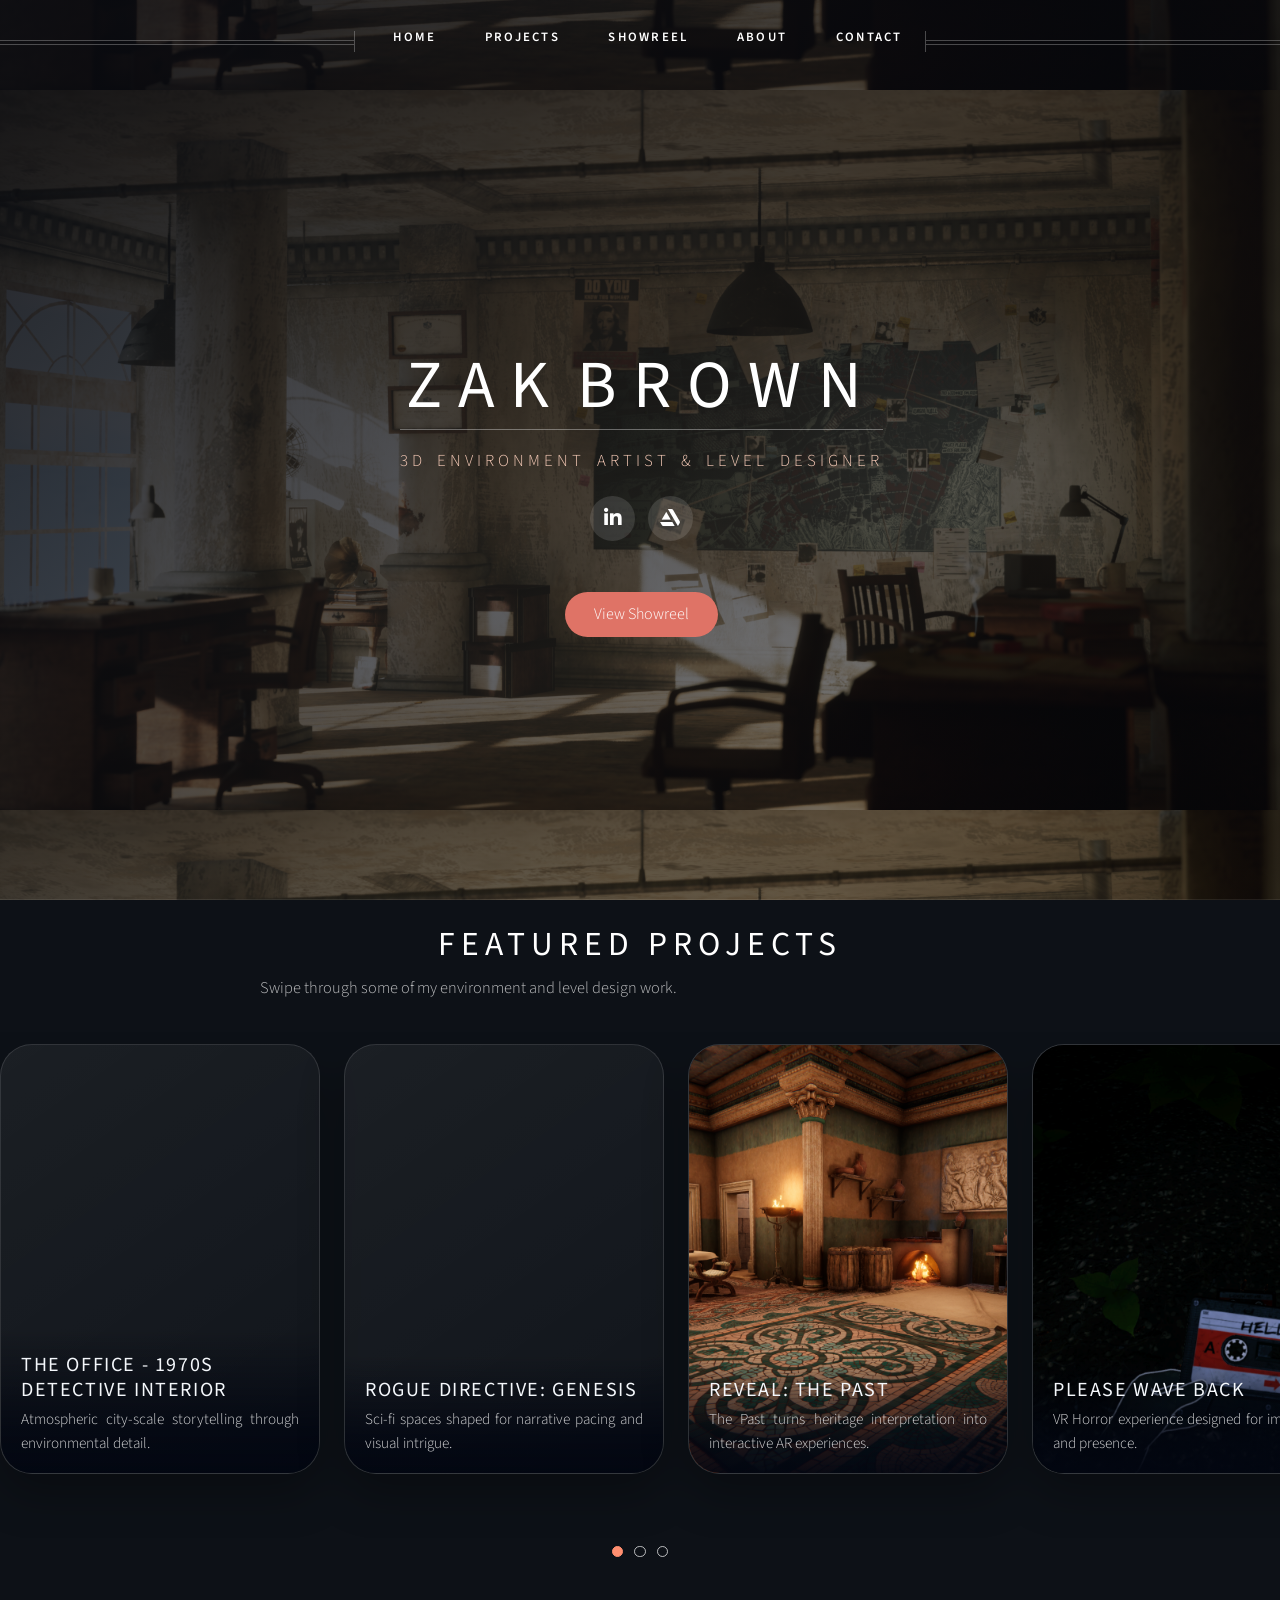
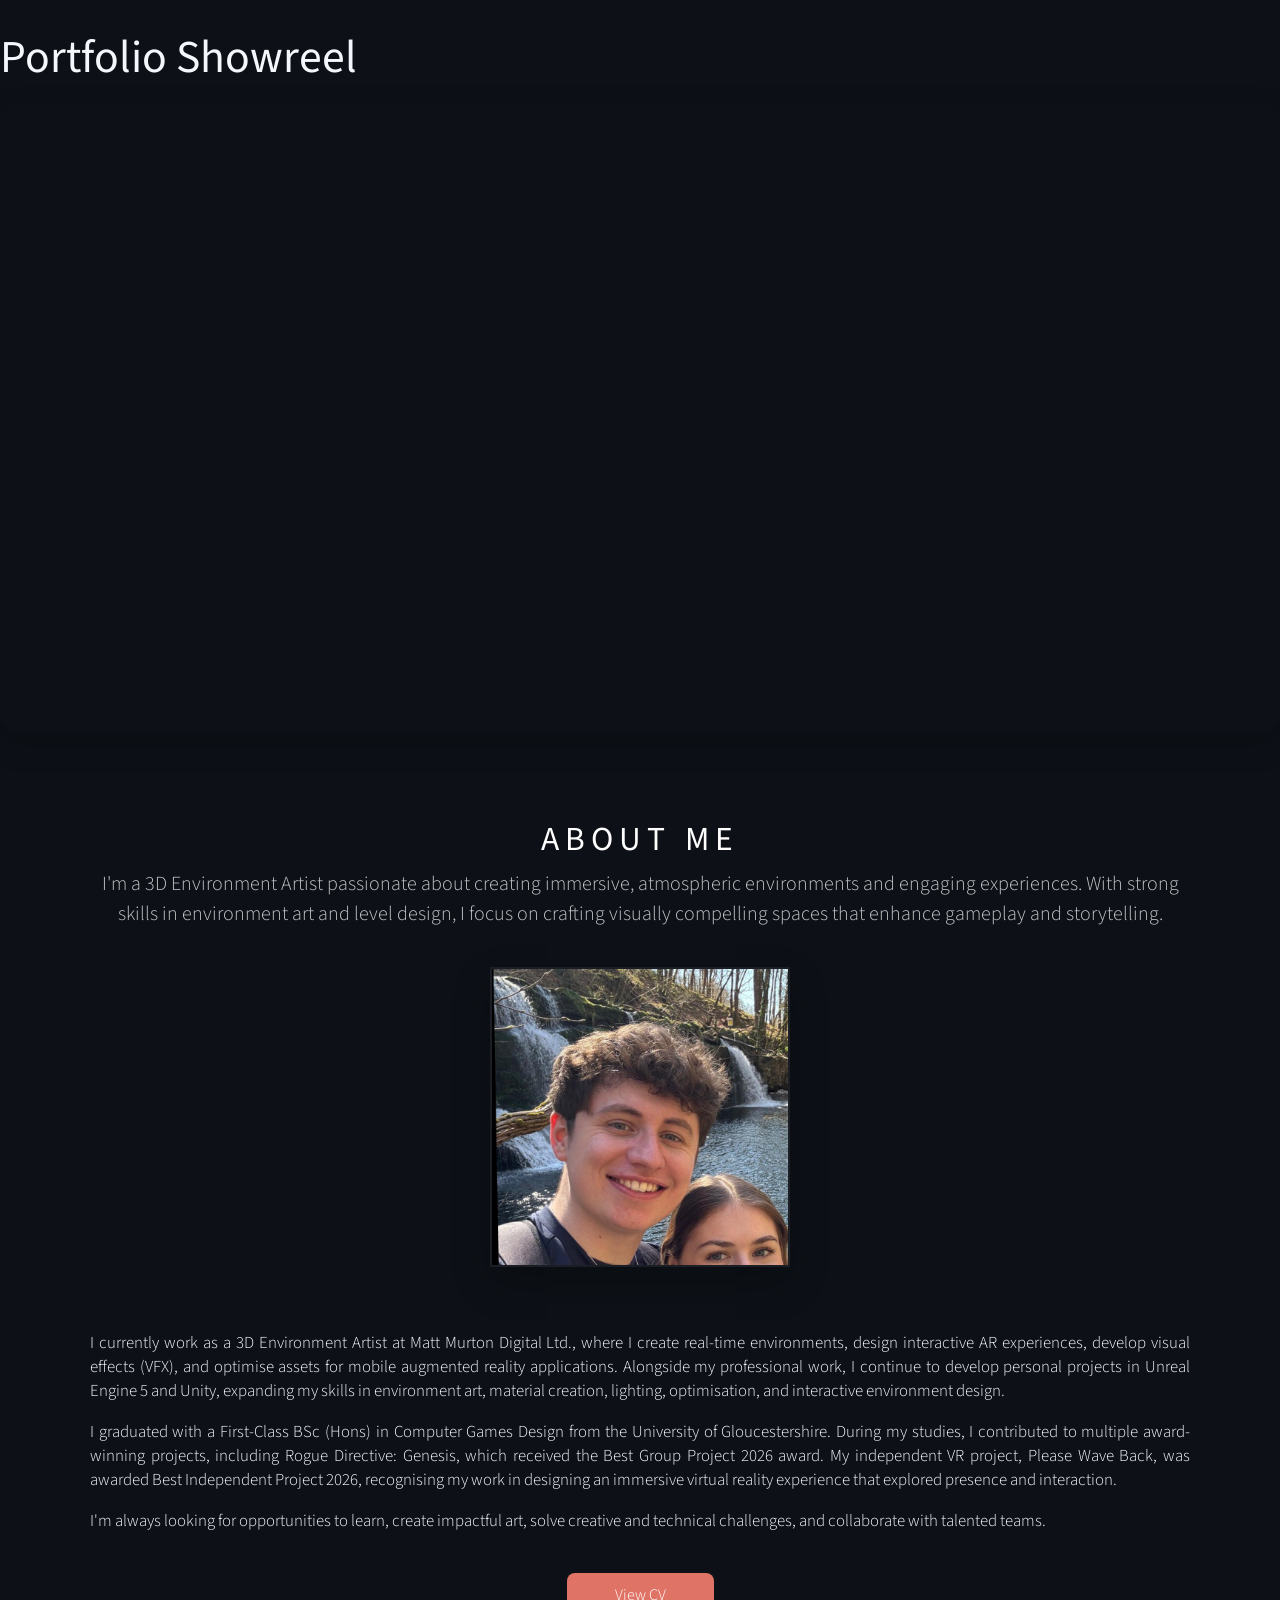
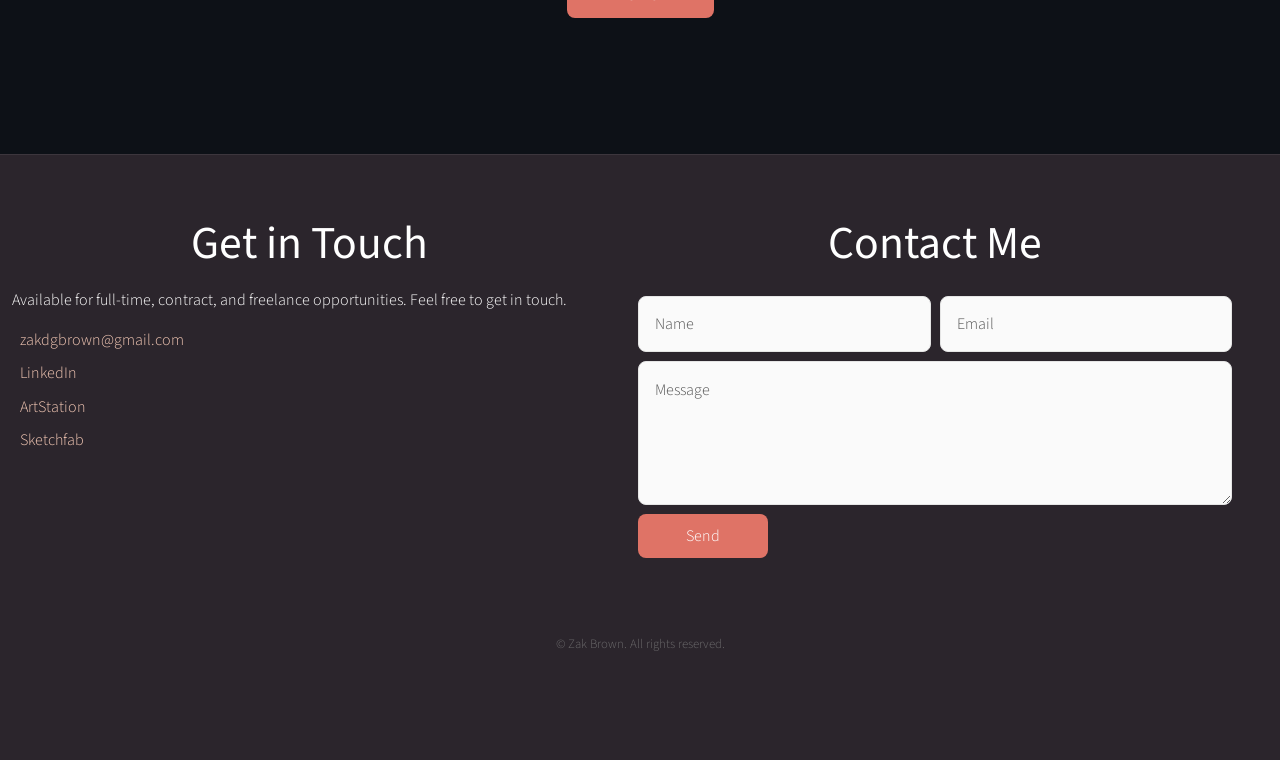
==== commit d55a296c: "All pages copy update (apart from reveal)" ====
--- a/index.html
+++ b/index.html
@@ -5,280 +5,304 @@
 	Free for personal and commercial use under the CCA 3.0 license (html5up.net/license)
 -->
 <html>
-	<head>
-		<title>Zak Brown | 3D Environment Artist & Level Designer</title>
-		<meta charset="utf-8" />
-		<meta name="viewport" content="width=device-width, initial-scale=1, user-scalable=no" />
-		<link rel="stylesheet" href="assets/css/main.css" />
-		<noscript><link rel="stylesheet" href="assets/css/noscript.css" /></noscript>
-	</head>
-	<body class="homepage is-preload">
-		<div id="page-wrapper">
-
-			<!-- Header -->
-				<div id="header">
-
-					<video id="hero-bg-video" autoplay muted loop playsinline src="images/WIP/TestVideo.mp4" aria-hidden="true"></video> 
-
-					<!-- Inner -->
-						<div class="inner">
-							
-							<header>
-								<h1 class="hero-title" aria-label="Zak Brown">
-									<a href="index.html" id="logo">
-										<span class="hero-title-line hero-title-line--first">Zak</span>
-										<span class="hero-title-line hero-title-line--second">Brown</span>
-									</a>
-								</h1>
-								<hr class="hero-divider" />
-								<p class="hero-role" aria-label="3D Environment Artist and Level Designer">
-									<span>3D</span>
-									<span>Environment</span>
-									<span>Artist</span>
-									<span>&amp;</span>
-									<span>Level</span>
-									<span>Designer</span>
-								</p>
-								<div class="hero-social-links">
-									<a href="https://www.linkedin.com/in/zakdgbrown/" target="_blank" rel="noreferrer" aria-label="LinkedIn"><span class="icon brands fa-linkedin-in"></span></a>
-									<a href="https://www.artstation.com/zakbrown" target="_blank" rel="noreferrer" aria-label="ArtStation"><span class="icon brands fa-artstation"></span></a>
+
+<head>
+	<title>Zak Brown | 3D Environment Artist & Level Designer</title>
+	<meta charset="utf-8" />
+	<meta name="viewport" content="width=device-width, initial-scale=1, user-scalable=no" />
+	<link rel="stylesheet" href="assets/css/main.css" />
+	<noscript>
+		<link rel="stylesheet" href="assets/css/noscript.css" />
+	</noscript>
+</head>
+
+<body class="homepage is-preload">
+	<div id="page-wrapper">
+
+		<!-- Header -->
+		<div id="header">
+
+			<video id="hero-bg-video" autoplay muted loop playsinline src="images/WIP/TestVideo.mp4"
+				aria-hidden="true"></video>
+
+			<!-- Inner -->
+			<div class="inner">
+
+				<header>
+					<h1 class="hero-title" aria-label="Zak Brown">
+						<a href="index.html" id="logo">
+							<span class="hero-title-line hero-title-line--first">Zak</span>
+							<span class="hero-title-line hero-title-line--second">Brown</span>
+						</a>
+					</h1>
+					<hr class="hero-divider" />
+					<p class="hero-role" aria-label="3D Environment Artist and Level Designer">
+						<span>3D</span>
+						<span>Environment</span>
+						<span>Artist</span>
+						<span>&amp;</span>
+						<span>Level</span>
+						<span>Designer</span>
+					</p>
+					<div class="hero-social-links">
+						<a href="https://www.linkedin.com/in/zakdgbrown/" target="_blank" rel="noreferrer"
+							aria-label="LinkedIn"><span class="icon brands fa-linkedin-in"></span></a>
+						<a href="https://www.artstation.com/zakbrown" target="_blank" rel="noreferrer"
+							aria-label="ArtStation"><span class="icon brands fa-artstation"></span></a>
+					</div>
+				</header>
+				<footer>
+					<a href="#showreel" class="button hero-cta scrolly">View Showreel</a>
+				</footer>
+			</div>
+
+			<!-- Nav -->
+			<nav id="nav">
+				<ul>
+					<li><a href="#header">Home</a></li>
+					<li>
+						<a href="#projects" class="scrolly">Projects</a>
+						<ul>
+							<li><a href="project-city.html">The Office - 1970s Detective Interior</a></li>
+							<li><a href="rogue-directive-genesis.html">Rogue Directive: Genesis</a></li>
+							<li><a href="reveal-the-past.html">Reveal: The Past</a></li>
+							<li><a href="please-wave-back.html">Please Wave Back</a></li>
+							<li><a href="props.html">Props</a></li>
+							<li><a href="between-two-crowns.html">Between Two Crowns</a></li>
+							<li><a href="post-apocalyptic-rome.html">Post-Apocalyptic Rome</a></li>
+							<li><a href="philippines-lyra.html">Philippines Lyra Map</a></li>
+						</ul>
+					</li>
+					<li><a href="#showreel" class="scrolly">Showreel</a></li>
+					<li><a href="#about" class="scrolly">About</a></li>
+					<li><a href="#contact" class="scrolly">Contact</a></li>
+				</ul>
+			</nav>
+
+		</div>
+
+		<!-- Carousel -->
+		<section class="portfolio-showcase" aria-labelledby="portfolio-showcase-title">
+			<div class="portfolio-showcase__intro">
+				<h2 id="portfolio-showcase-title">Featured Projects</h2>
+				<p>Swipe through some of my environment and level design work.</p>
+			</div>
+			<div class="portfolio-showcase__viewport">
+				<div class="portfolio-showcase__track">
+
+					<!-- The Office - 1970s Detective Interior -->
+					<article class="portfolio-showcase__slide">
+						<a href="project-city.html" class="portfolio-showcase__link">
+							<div class="portfolio-showcase__image"
+								style="background-image: url('images/project-city/Main.png');"></div>
+							<div class="portfolio-showcase__overlay">
+								<h3>The Office - 1970s Detective Interior</h3>
+								<p>Atmospheric city-scale storytelling through environmental detail.</p>
+							</div>
+						</a>
+					</article>
+
+					<!-- Rogue Directive: Genesis -->
+					<article class="portfolio-showcase__slide">
+						<a href="rogue-directive-genesis.html" class="portfolio-showcase__link">
+							<div class="portfolio-showcase__image"
+								style="background-image: url('images/rogue-directive-gensis/Cinematic-01.png');"></div>
+							<div class="portfolio-showcase__overlay">
+								<h3>Rogue Directive: Genesis</h3>
+								<p>Sci-fi spaces shaped for narrative pacing and visual intrigue.</p>
+							</div>
+						</a>
+					</article>
+
+					<!-- Reveal: The-Past -->
+					<article class="portfolio-showcase__slide">
+						<a href="reveal-the-past.html" class="portfolio-showcase__link">
+							<div class="portfolio-showcase__image"
+								style="background-image: url('images/reveal-the-past/HomeCard.png');"></div>
+							<div class="portfolio-showcase__overlay">
+								<h3>Reveal: The Past</h3>
+								<p>The Past turns heritage interpretation into interactive AR experiences.</p>
+							</div>
+						</a>
+					</article>
+
+					<!-- please-wave-back -->
+					<article class="portfolio-showcase__slide">
+						<a href="please-wave-back.html" class="portfolio-showcase__link">
+							<div class="portfolio-showcase__image"
+								style="background-image: url('images/please-wave-back/Tape.png');"></div>
+							<div class="portfolio-showcase__overlay">
+								<h3>Please Wave Back</h3>
+								<p>VR Horror experience designed for immersion and presence.</p>
+							</div>
+						</a>
+					</article>
+
+					<!-- Props -->
+					<article class="portfolio-showcase__slide">
+						<a href="props.html" class="portfolio-showcase__link">
+							<div class="portfolio-showcase__image"
+								style="background-image: url('images/props/carnival-ticket-booth/Hero.png');"></div>
+							<div class="portfolio-showcase__overlay">
+								<h3>Props</h3>
+								<p>Playable concepts that blend atmosphere, iteration, and player feedback.</p>
+							</div>
+						</a>
+					</article>
+
+					<!-- Between Two Crowns -->
+					<article class="portfolio-showcase__slide">
+						<a href="between-two-crowns.html" class="portfolio-showcase__link">
+							<div class="portfolio-showcase__image"
+								style="background-image: url('images/between-two-crowns/Castle.png');"></div>
+							<div class="portfolio-showcase__overlay">
+								<h3>Between Two Crowns</h3>
+								<p>Narrative-led level design and environmental storytelling with a strong sense of
+									place.</p>
+							</div>
+						</a>
+					</article>
+
+					<!-- Post-Apocalyptic Rome -->
+					<article class="portfolio-showcase__slide">
+						<a href="post-apocalyptic-rome.html" class="portfolio-showcase__link">
+							<div class="portfolio-showcase__image"
+								style="background-image: url('images/post-apocalyptic-rome/CompositionEnvironment.png');"></div>
+							<div class="portfolio-showcase__overlay">
+								<h3>Post-Apocalyptic Rome</h3>
+								<p>Traversal and combat flow balanced with immersive ruins and scale.</p>
+							</div>
+						</a>
+					</article>
+
+					<!-- Philippines Lyra Map -->
+					<article class="portfolio-showcase__slide">
+						<a href="philippines-lyra.html" class="portfolio-showcase__link">
+							<div class="portfolio-showcase__image"
+								style="background-image: url('images/philippines-lyra/Main.png');">
+							</div>
+							<div class="portfolio-showcase__overlay">
+								<h3>Philippines Lyra Map</h3>
+								<p>Competitive arena play shaped by sightlines, flow, and visual clarity.</p>
+							</div>
+						</a>
+					</article>
+				</div>
+			</div>
+		</section>
+
+		<!-- Video -->
+		<section id="showreel" class="page-section">
+			<header>
+				<h2>Portfolio Showreel</h2>
+			</header>
+			<iframe width="1120" height="630" src="https://www.youtube.com/embed/Uc6TBg3HFEQ?si=YWEq4-GHCyb9So4R"
+				title="YouTube video player" frameborder="0"
+				allow="accelerometer; autoplay; clipboard-write; encrypted-media; gyroscope; picture-in-picture; web-share"
+				referrerpolicy="strict-origin-when-cross-origin" allowfullscreen>
+			</iframe>
+		</section>
+
+		<!-- About_Me -->
+		<div class="wrapper style2">
+
+			<article id="about" class="container special about-panel">
+
+				<header class="section-heading">
+					<h2>About Me</h2>
+					<p>I'm a 3D Environment Artist passionate about creating immersive, atmospheric environments and
+						engaging experiences. With strong skills in environment art and level design, I focus on
+						crafting visually compelling spaces that enhance gameplay and storytelling.</p>
+				</header>
+				<a href="#" class="image featured"><img class="profile-image" src="images/CV/LinkedInPic.jpg"
+						alt="Zak Brown" /></a>
+				<p class="about-body-text">
+					I currently work as a 3D Environment Artist at Matt Murton Digital Ltd., where I create real-time
+					environments, design interactive AR experiences, develop visual effects (VFX), and optimise assets
+					for mobile augmented reality applications. Alongside my professional work, I continue to develop
+					personal projects in Unreal Engine 5 and Unity, expanding my skills in environment art, material
+					creation, lighting, optimisation, and interactive environment design.
+				</p>
+				<p class="about-body-text">
+					I graduated with a First-Class BSc (Hons) in Computer Games Design from the University of
+					Gloucestershire. During my studies, I contributed to multiple award-winning projects, including
+					Rogue Directive: Genesis, which received the Best Group Project 2026 award. My independent VR
+					project, Please Wave Back, was awarded Best Independent Project 2026, recognising my work in
+					designing an immersive virtual reality experience that explored presence and interaction.
+				</p>
+				<p class="about-body-text">
+					I'm always looking for opportunities to learn, create impactful art, solve creative and technical
+					challenges, and collaborate with talented teams.
+				</p>
+				<footer>
+					<a href="images/CV/Zak CV for Website.pdf" class="button">View CV</a>
+				</footer>
+			</article>
+		</div>
+
+		<!-- Footer -->
+		<div id="footer">
+			<div class="container">
+				<div class="row footer-layout">
+					<section class="col-6 col-12-mobile footer-column">
+						<header>
+							<h2>Get in Touch</h2>
+						</header>
+						<p>Available for full-time, contract, and freelance opportunities. Feel free to get in touch.
+						</p>
+						<ul class="footer-links">
+							<li><a href="mailto:zakdgbrown@gmail.com">zakdgbrown@gmail.com</a></li>
+							<li><a href="https://www.linkedin.com/in/zakdgbrown/" target="_blank"
+									rel="noreferrer">LinkedIn</a></li>
+							<li><a href="https://www.artstation.com/zakbrown" target="_blank"
+									rel="noreferrer">ArtStation</a></li>
+							<li><a href="https://sketchfab.com/Z-Brown" target="_blank" rel="noreferrer">Sketchfab</a>
+							</li>
+						</ul>
+					</section>
+
+					<section id="contact" class="col-6 col-12-mobile footer-column">
+						<header>
+							<h2>Contact Me</h2>
+						</header>
+						<form action="mailto:zakdgbrown@gmail.com" method="post" enctype="text/plain">
+							<div class="row gtr-25">
+								<div class="col-6 col-12-mobile">
+									<input type="text" name="name" placeholder="Name" />
 								</div>
-							</header>
-							<footer>
-								<a href="#showreel" class="button hero-cta scrolly">View Showreel</a>
-							</footer>
-						</div>
-
-					<!-- Nav -->
-						<nav id="nav">
-							<ul>
-								<li><a href="#header">Home</a></li>
-								<li>
-									<a href="#projects" class="scrolly">Projects</a>
-									<ul>
-										<li><a href="project-city.html">The Office - 1970s Detective Interior</a></li>
-										<li><a href="rogue-directive-genesis.html">Rogue Directive: Genesis</a></li>
-										<li><a href="reveal-the-past.html">Reveal: The Past</a></li>
-										<li><a href="please-wave-back.html">Please Wave Back</a></li>
-										<li><a href="post-apocalyptic-rome.html">Post-Apocalyptic Rome</a></li>
-										<li><a href="philippines-lyra.html">Philippines Lyra Map</a></li>
-										<li><a href="between-two-crowns.html">Between Two Crowns</a></li>
-										<li><a href="phantom-paws.html">Phantom Paws</a></li>
-										<li><a href="props.html">Props</a></li>
-									</ul>
-								</li>
-								<li><a href="#showreel" class="scrolly">Showreel</a></li>
-								<li><a href="#about" class="scrolly">About</a></li>
-								<li><a href="#contact" class="scrolly">Contact</a></li>
-							</ul>
-						</nav>
-
-					</div>
-
-			<!-- Carousel -->
-				<section class="portfolio-showcase" aria-labelledby="portfolio-showcase-title">
-					<div class="portfolio-showcase__intro">
-						<h2 id="portfolio-showcase-title">Featured Projects</h2>
-						<p>Swipe through some of my environment and level design work.</p>
-					</div>
-					<div class="portfolio-showcase__viewport">
-						<div class="portfolio-showcase__track">
-
-							<!-- The Office - 1970s Detective Interior -->
-							<article class="portfolio-showcase__slide">
-								<a href="project-city.html" class="portfolio-showcase__link">
-									<div class="portfolio-showcase__image" style="background-image: url('images/project-city/Main.png');"></div>
-									<div class="portfolio-showcase__overlay">
-										<h3>The Office - 1970s Detective Interior</h3>
-										<p>Atmospheric city-scale storytelling through environmental detail.</p>
-									</div>
-								</a>
-							</article>
-
-							<!-- Rogue Directive: Genesis -->							
-							<article class="portfolio-showcase__slide">
-								<a href="rogue-directive-genesis.html" class="portfolio-showcase__link">
-									<div class="portfolio-showcase__image" style="background-image: url('images/rogue-directive-gensis/Cinematic-01.png');"></div>
-									<div class="portfolio-showcase__overlay">
-										<h3>Rogue Directive: Genesis</h3>
-										<p>Sci-fi spaces shaped for narrative pacing and visual intrigue.</p>
-									</div>
-								</a>
-							</article>
-							
-							<!-- Reveal: The-Past -->
-							<article class="portfolio-showcase__slide">
-								<a href="reveal-the-past.html" class="portfolio-showcase__link">
-									<div class="portfolio-showcase__image" style="background-image: url('images/reveal-the-past/HomeCard.png');"></div>
-									<div class="portfolio-showcase__overlay">
-										<h3>Reveal: The Past</h3>
-										<p>The Past turns heritage interpretation into interactive AR experiences.</p>
-									</div>
-								</a>
-							</article>
-
-							<!-- please-wave-back -->
-							<article class="portfolio-showcase__slide">
-								<a href="please-wave-back.html" class="portfolio-showcase__link">
-									<div class="portfolio-showcase__image" style="background-image: url('images/please-wave-back/Lightning.png');"></div>
-									<div class="portfolio-showcase__overlay">
-										<h3>Please Wave Back</h3>
-										<p>VR Horror experience designed for immersion and presence.</p>
-									</div>
-								</a>
-							</article>
-
-							<!-- Props -->
-							<article class="portfolio-showcase__slide">
-								<a href="props-carnival-ticket-booth.html" class="portfolio-showcase__link">
-									<div class="portfolio-showcase__image" style="background-image: url('images/props/carnival-ticket-booth/Hero.png');"></div>
-									<div class="portfolio-showcase__overlay">
-										<h3>Props</h3>
-										<p>Playable concepts that blend atmosphere, iteration, and player feedback.</p>
-									</div>
-								</a>
-							</article>
-
-							<!-- Between Two Crowns -->
-							<article class="portfolio-showcase__slide">
-								<a href="between-two-crowns.html" class="portfolio-showcase__link">
-									<div class="portfolio-showcase__image" style="background-image: url('images/between-two-crowns/Castle.png');"></div>
-									<div class="portfolio-showcase__overlay">
-										<h3>Between Two Crowns</h3>
-										<p>Narrative-led level design and environmental storytelling with a strong sense of place.</p>
-									</div>
-								</a>
-							</article>
-
-							<!-- Phantom Paws -->
-							<article class="portfolio-showcase__slide">
-								<a href="phantom-paws.html" class="portfolio-showcase__link">
-									<div class="portfolio-showcase__image" style="background-image: url('images/phantom-paws/Phantom2.png');"></div>
-									<div class="portfolio-showcase__overlay">
-										<h3>Phantom Paws</h3>
-										<p>Stylised puzzle-shooter visuals tuned for clarity and charm.</p>
-									</div>
-								</a>
-							</article>
-
-							<!-- Post-Apocalyptic Rome -->
-							 <article class="portfolio-showcase__slide">
-								<a href="post-apocalyptic-rome.html" class="portfolio-showcase__link">
-									<div class="portfolio-showcase__image" style="background-image: url('images/post-apocalyptic-rome/Banner.png');"></div>
-									<div class="portfolio-showcase__overlay">
-										<h3>Post-Apocalyptic Rome</h3>
-										<p>Traversal and combat flow balanced with immersive ruins and scale.</p>
-									</div>
-								</a>
-							</article>
-
-							<!-- Philippines Lyra Map -->
-							<article class="portfolio-showcase__slide">
-								<a href="philippines-lyra.html" class="portfolio-showcase__link">
-									<div class="portfolio-showcase__image" style="background-image: url('images/philippines-lyra/HighresScreenshot00000.png');"></div>
-									<div class="portfolio-showcase__overlay">
-										<h3>Philippines Lyra Map</h3>
-										<p>Competitive arena play shaped by sightlines, flow, and visual clarity.</p>
-									</div>
-								</a>
-							</article>
-						</div>
-					</div>
-				</section>
-
-			<!-- Video -->
-				<section id="showreel" class="page-section">
-					<header>
-						<h2>Portfolio Showreel</h2>
-					</header>
-					<iframe width="1120" height="630" 
-					src="https://www.youtube.com/embed/Uc6TBg3HFEQ?si=YWEq4-GHCyb9So4R" title="YouTube video player" frameborder="0" allow="accelerometer; autoplay; clipboard-write; encrypted-media; gyroscope; picture-in-picture; web-share" referrerpolicy="strict-origin-when-cross-origin" allowfullscreen>
-				</iframe>
-				</section>
-
-			<!-- About_Me -->
-				<div class="wrapper style2">
-
-					<article id="about" class="container special about-panel">
-						
-						<header class="section-heading">
-							<h2>About Me</h2>
-							<p>I'm a 3D Environment Artist passionate about creating immersive, atmospheric environments and engaging experiences. With strong skills in environment art and level design, I focus on crafting visually compelling spaces that enhance gameplay and storytelling.</p>
-						</header>
-						<a href="#" class="image featured"><img class="profile-image" src="images/CV/LinkedInPic.jpg" alt="Zak Brown" /></a>
-						<p class="about-body-text">
-							I currently work as a 3D Environment Artist at Matt Murton Digital Ltd., where I create real-time environments, design interactive AR experiences, develop visual effects (VFX), and optimise assets for mobile augmented reality applications. Alongside my professional work, I continue to develop personal projects in Unreal Engine 5 and Unity, expanding my skills in environment art, material creation, lighting, optimisation, and interactive environment design.
-						</p>
-						<p class="about-body-text">
-							I graduated with a First-Class BSc (Hons) in Computer Games Design from the University of Gloucestershire. During my studies, I contributed to multiple award-winning projects, including Rogue Directive: Genesis, which received the Best Group Project 2026 award. My independent VR project, Please Wave Back, was awarded Best Independent Project 2026, recognising my work in designing an immersive virtual reality experience that explored presence and interaction.
-						</p>
-						<p class="about-body-text">
-							I'm always looking for opportunities to learn, create impactful art, solve creative and technical challenges, and collaborate with talented teams.
-						</p>
-						<footer>
-							<a href="images/CV/Zak CV for Website.pdf" class="button">View CV</a>
-						</footer>
-					</article>
+								<div class="col-6 col-12-mobile">
+									<input type="email" name="email" placeholder="Email" />
+								</div>
+								<div class="col-12">
+									<textarea name="message" placeholder="Message"></textarea>
+								</div>
+								<div class="col-12">
+									<input type="submit" value="Send" class="button" />
+								</div>
+							</div>
+						</form>
+					</section>
 				</div>
-
-			<!-- Footer -->
-				<div id="footer">
-					<div class="container">
-						<div class="row footer-layout">
-							<section class="col-6 col-12-mobile footer-column">
-								<header>
-									<h2>Get in Touch</h2>
-								</header>
-								<p>Available for full-time, contract, and freelance opportunities. Feel free to get in touch.</p>
-								<ul class="footer-links">
-									<li><a href="mailto:zakdgbrown@gmail.com">zakdgbrown@gmail.com</a></li>
-									<li><a href="https://www.linkedin.com/in/zakdgbrown/" target="_blank" rel="noreferrer">LinkedIn</a></li>
-									<li><a href="https://www.artstation.com/zakbrown" target="_blank" rel="noreferrer">ArtStation</a></li>
-									<li><a href="https://sketchfab.com/Z-Brown" target="_blank" rel="noreferrer">Sketchfab</a></li>
-								</ul>
-							</section>
-
-							<section id="contact" class="col-6 col-12-mobile footer-column">
-								<header>
-									<h2>Contact Me</h2>
-								</header>
-								<form action="mailto:zakdgbrown@gmail.com" method="post" enctype="text/plain">
-									<div class="row gtr-25">
-										<div class="col-6 col-12-mobile">
-											<input type="text" name="name" placeholder="Name" />
-										</div>
-										<div class="col-6 col-12-mobile">
-											<input type="email" name="email" placeholder="Email" />
-										</div>
-										<div class="col-12">
-											<textarea name="message" placeholder="Message"></textarea>
-										</div>
-										<div class="col-12">
-											<input type="submit" value="Send" class="button" />
-										</div>
-									</div>
-								</form>
-							</section>
-						</div>
-						<div class="copyright">
-							<ul class="menu">
-								<li>&copy; Zak Brown. All rights reserved.</li>
-							</ul>
-						</div>
-					</div>
+				<div class="copyright">
+					<ul class="menu">
+						<li>&copy; Zak Brown. All rights reserved.</li>
+					</ul>
 				</div>
-
+			</div>
 		</div>
 
-		<!-- Scripts -->
-			<script src="assets/js/jquery.min.js"></script>
-			<script src="assets/js/jquery.dropotron.min.js"></script>
-			<script src="assets/js/jquery.scrolly.min.js"></script>
-			<script src="assets/js/jquery.scrollex.min.js"></script>
-			<script src="assets/js/browser.min.js"></script>
-			<script src="assets/js/breakpoints.min.js"></script>
-			<script src="assets/js/util.js"></script>
-			<script src="assets/js/main.js"></script>
-
-	</body>
-</html>
+	</div>
+
+	<!-- Scripts -->
+	<script src="assets/js/jquery.min.js"></script>
+	<script src="assets/js/jquery.dropotron.min.js"></script>
+	<script src="assets/js/jquery.scrolly.min.js"></script>
+	<script src="assets/js/jquery.scrollex.min.js"></script>
+	<script src="assets/js/browser.min.js"></script>
+	<script src="assets/js/breakpoints.min.js"></script>
+	<script src="assets/js/util.js"></script>
+	<script src="assets/js/main.js"></script>
+
+</body>
+
+</html>
--- a/assets/css/main.css
+++ b/assets/css/main.css
@@ -2306,7 +2306,16 @@
     display: grid;
     grid-template-columns: minmax(0, 1.1fr) minmax(280px, 0.9fr);
     gap: 1.5rem;
-    align-items: start; }
+    align-items: stretch; /* ensure cards match height */ }
+  /* Ensure direct children stretch to equal height and keep internal layout consistent */
+  .project-grid > .project-card,
+  .project-grid > aside {
+    position: relative;
+    height: 100%;
+    display: flex;
+    flex-direction: column;
+  }
+  .project-grid .project-section__header { margin-bottom: 0.75rem; }
 
   .project-shell .project-card {
     padding: 1.4rem;
@@ -2459,6 +2468,128 @@
   /* =========================================
      LIGHTBOX
      ========================================= */
+
+  /* Re-usable external project link component (logo + link). Editable from HTML per-page. */
+  .external-link {
+    margin-top: 1rem;
+    display: flex;
+    gap: 0.75rem;
+    align-items: center;
+  }
+  .external-link__anchor { display: inline-flex; gap: 0.75rem; align-items: center; text-decoration: none; color: inherit; }
+  .external-link__logo { width: 56px; height: 56px; object-fit: contain; border-radius: 0.35rem; box-shadow: var(--shadow-sm); border: 1px solid rgba(255,255,255,0.04); }
+  .external-link__meta { display: flex; flex-direction: column; }
+  .external-link__meta strong { font-size: 0.85rem; line-height: 1; }
+  .external-link__meta span { font-size: 0.9rem; color: var(--color-text-muted); }
+
+  /* Reveal page accordion (site experiences) */
+  .reveal-accordion { margin-top: 0.75rem; }
+
+  /* External link icons (circular, matches homepage hero social links) */
+  .external-link-icons {
+    display: flex;
+    gap: 0.6rem;
+    align-items: center;
+  }
+  .external-link-icons a {
+    display: grid;
+    place-items: center;
+    width: 2.6rem;
+    height: 2.6rem;
+    border-radius: 50%;
+    background: rgba(255,255,255,0.12);
+    color: #fff;
+    text-decoration: none;
+    overflow: hidden;
+  }
+  .external-link-icons a:hover { background: #ff8f70; }
+  .external-link__logo-circle { width: 100%; height: 100%; object-fit: cover; border-radius: 50%; }
+  .external-link-icons a { display:flex; align-items:center; justify-content:center; }
+  .external-link-icons a .icon { display:block; line-height:1; font-size:1.05rem; }
+
+  /* When used inside the project hero meta row, push the icon to the far right */
+  .project-hero__meta-row { display: flex; align-items: center; gap: 0.8rem; }
+  .project-hero__meta-row .external-link-icons { margin-left: auto; }
+
+  /* Position the project-hero external icons over the bottom-right of the hero image */
+  .project-hero { position: relative; }
+  .project-hero .external-link-icons { position: absolute; right: 1.25rem; bottom: 1.25rem; z-index: 12; }
+
+  /* Caption inside the media frame (moves with the image) */
+  .lightbox-caption-inside {
+    position: absolute;
+    bottom: 0;
+    left: 0;
+    width: 100%;
+    padding: 0.4rem 0.6rem;
+    font-size: clamp(0.76rem, 1vw, 1rem);
+    line-height: 1.45;
+    text-align: center;
+    color: rgba(255,255,255,0.95);
+    pointer-events: none;
+    text-shadow: 0 1px 0 rgba(0,0,0,0.6);
+    background: rgba(0,0,0,0.0);
+  }
+
+  .reveal-item { border-top: 1px solid rgba(255,255,255,0.04); }
+  .reveal-header {
+    width: 100%;
+    display: flex;
+    justify-content: space-between;
+    align-items: center;
+    padding: 0.9rem 1rem;
+    background: transparent;
+    border: 0;
+    color: var(--color-text);
+    cursor: pointer;
+    text-align: left;
+  }
+  .reveal-header .reveal-title { font-weight: 600; }
+  .reveal-header .reveal-arrow { transition: transform 0.25s ease; color: var(--color-text-muted); font-size: 1.25rem; }
+  .reveal-item .reveal-body { overflow: hidden; max-height: 0; transition: max-height 0.32s ease; padding: 0 1rem; }
+  .reveal-item.open .reveal-arrow { transform: rotate(90deg); }
+  .reveal-item.open .reveal-body { padding-top: 1rem; padding-bottom: 1rem; }
+  .reveal-body .project-gallery { margin-top: 0; }
+
+  /* Hero-style reveal header (background image + left-to-right gradient + title overlay) */
+  .reveal-header[style] {
+    display: block;
+    border: 0;
+    padding: 0;
+    position: relative;
+    overflow: hidden;
+    min-height: 110px; /* collapsed size */
+    transition: min-height 0.32s ease;
+  }
+  .reveal-item.open .reveal-header[style] { min-height: 220px; } /* expanded size */
+  .reveal-header[style] .reveal-title {
+    color: #fff;
+    font-size: clamp(1.05rem, 2.4vw, 1.5rem);
+    margin: 0 1.25rem 1rem 1.25rem;
+    text-shadow: 0 6px 18px rgba(0,0,0,0.6);
+    align-self: flex-end;
+  }
+  .reveal-header[style] .reveal-arrow {
+    color: rgba(255,255,255,0.95);
+    margin: 0 1rem 1rem 0;
+    align-self: flex-end;
+  }
+  .reveal-header[style] { display:flex; justify-content:space-between; align-items:flex-end; }
+  .reveal-header[style] .reveal-title, .reveal-header[style] .reveal-arrow { z-index: 2; }
+  .reveal-header[style]:after {
+    /* subtle left-to-right vignette to help legibility */
+    content: '';
+    position: absolute;
+    left: 0; top: 0; bottom: 0; width: 46%;
+    background: linear-gradient(90deg, rgba(2,6,17,0.56) 0%, rgba(2,6,17,0.14) 55%, rgba(2,6,17,0.0) 100%);
+    pointer-events: none;
+    z-index: 1;
+  }
+  .reveal-overview { margin-bottom: 1rem; }
+  .reveal-cinematic { margin-bottom: 1rem; }
+  .reveal-gallery .project-gallery { margin-top: 0.75rem; }
+
+
   #lightbox-overlay {
     position: fixed;
     inset: 0;
@@ -2469,18 +2600,21 @@
     z-index: 100000;
     padding: 2rem;
     overscroll-behavior: contain;
+    /* Width of the centered content - reuse the same expression as #lightbox-content so arrows can sit just outside it */
+    --lb-width: min(92vw, 1400px);
   }
   #lightbox-overlay.visible { display: flex; }
   #lightbox-content {
     position: relative;
-    width: min(92vw, 1400px);
+    width: var(--lb-width);
     max-width: calc(100% - 5rem);
     max-height: min(88vh, 900px);
     display: flex;
     flex-direction: column;
     align-items: center;
     justify-content: center;
-    padding: 0;
+    /* Reserve space at the bottom for the fixed caption so it does not overlap the media */
+    padding: 0 0 3.5rem 0;
     background: transparent;
     border: 0;
     box-shadow: none;
@@ -2505,11 +2639,13 @@
     position: relative;
     z-index: 2;
   }
+  /* Remove transition while dragging to avoid 'snapping' / easing delays between pointer events */
+  #lightbox-content .lightbox-media.is-dragging {
+    cursor: grabbing;
+    transition: none !important;
+  }
   #lightbox-content .lightbox-media.is-zoomed {
     cursor: grab;
-  }
-  #lightbox-content .lightbox-media.is-dragging {
-    cursor: grabbing;
   }
   #lightbox-content .lightbox-media:hover,
   #lightbox-content .lightbox-media:focus-visible {
@@ -2546,8 +2682,12 @@
     opacity: 1;
     transform: translateY(-50%);
   }
-  #lightbox-prev { left: 0.85rem; }
-  #lightbox-next { right: 0.85rem; }
+  /* Position arrows slightly closer to the lightbox content (sit outside the image but nearer the media).
+    Use the --lb-width CSS variable on the overlay so arrows sit just outside the centered #lightbox-content.
+    Keep reasonable spacing on mobile via media queries. */
+  /* Calculate space outside centered content and nudge arrows slightly inward from that edge */
+  #lightbox-prev { left: calc((100% - var(--lb-width)) / 2 + 0.75rem); }
+  #lightbox-next { right: calc((100% - var(--lb-width)) / 2 + 0.75rem); }
 
   /* Lightbox close button */
   #lightbox-close {
@@ -2575,23 +2715,35 @@
   }
 
   /* Lightbox captions */
+  /* Caption sits below the media in normal flow so it remains fixed and does not transform with the image.
+     Using relative positioning keeps the caption on the same stacking layer as the media while ensuring it
+     does not move when the image is zoomed/panned. The overlay reserves space via #lightbox-content padding. */
   .lightbox-caption {
     position: relative;
-    z-index: 12;
+    bottom: auto;
+    left: auto;
+    transform: none;
+    z-index: 4;
     max-width: min(90vw, 1000px);
-    margin: 0.75rem auto 0;
-    padding-top: 0.5rem;
+    margin: 0.75rem auto 0 auto;
+    padding: 0.125rem 0.5rem;
     font-size: clamp(0.76rem, 1vw, 1rem);
     line-height: 1.45;
     text-align: center;
-    color: rgba(255,255,255,0.8);
+    color: rgba(255,255,255,0.9);
+    pointer-events: none; /* allow clicks to pass through to controls */
+    background: transparent;
   }
   @media (max-width:840px) {
+    /* On small screens use a slightly narrower content width and ensure arrows remain within easy reach */
     #lightbox-content { width: min(94vw, 1000px); max-width: calc(100% - 2.5rem); max-height: calc(100vh - 1rem); }
+    /* Update the overlay variable so arrow calculations remain accurate on mobile */
+    #lightbox-overlay { --lb-width: min(94vw, 1000px); }
     #lightbox-content img, #lightbox-content video { max-height: calc(100vh - 7rem); }
     .lightbox-control { font-size: 2.8rem; }
-    #lightbox-prev { left: 0.35rem; }
-    #lightbox-next { right: 0.35rem; }
+    /* mobile: keep arrows within easy reach but closer to media */
+    #lightbox-prev { left: calc((100% - var(--lb-width)) / 2 + 0.5rem); }
+    #lightbox-next { right: calc((100% - var(--lb-width)) / 2 + 0.5rem); }
     .lightbox-caption { max-width: 92%; }
   }
 
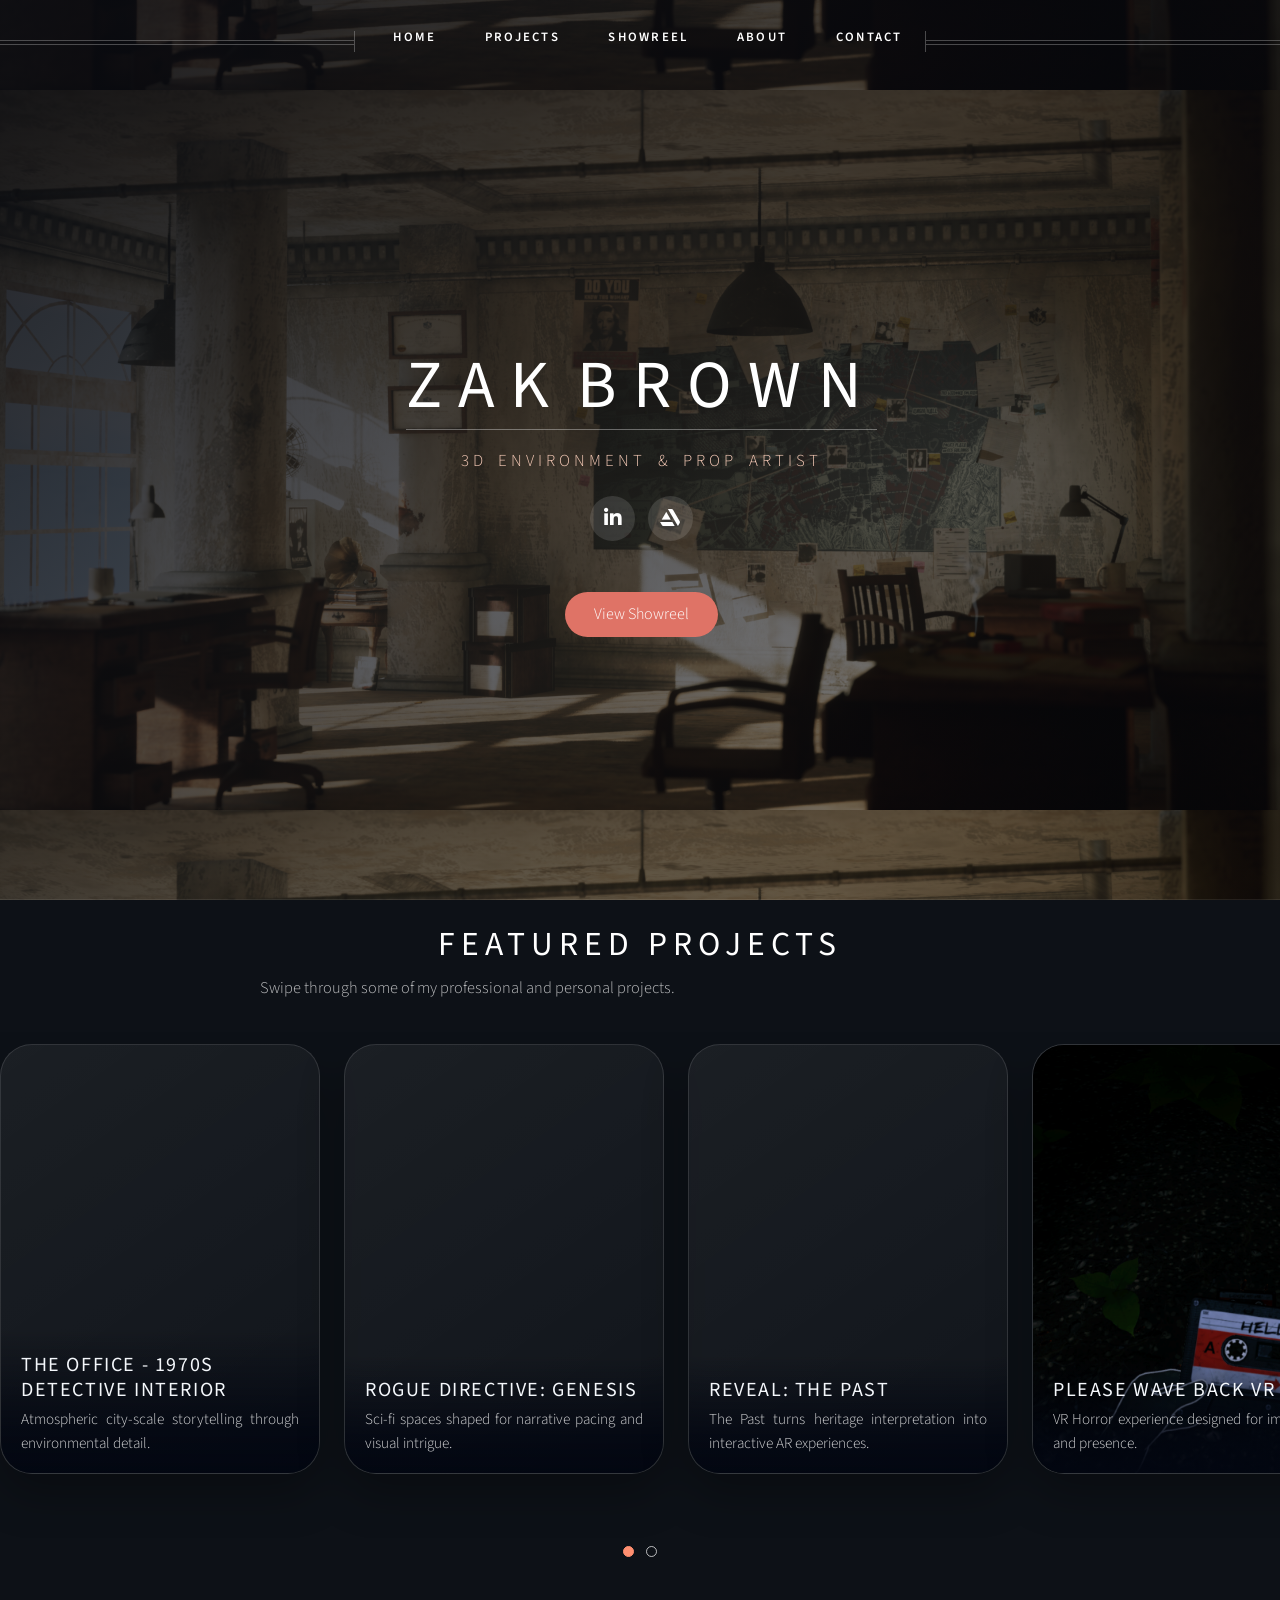
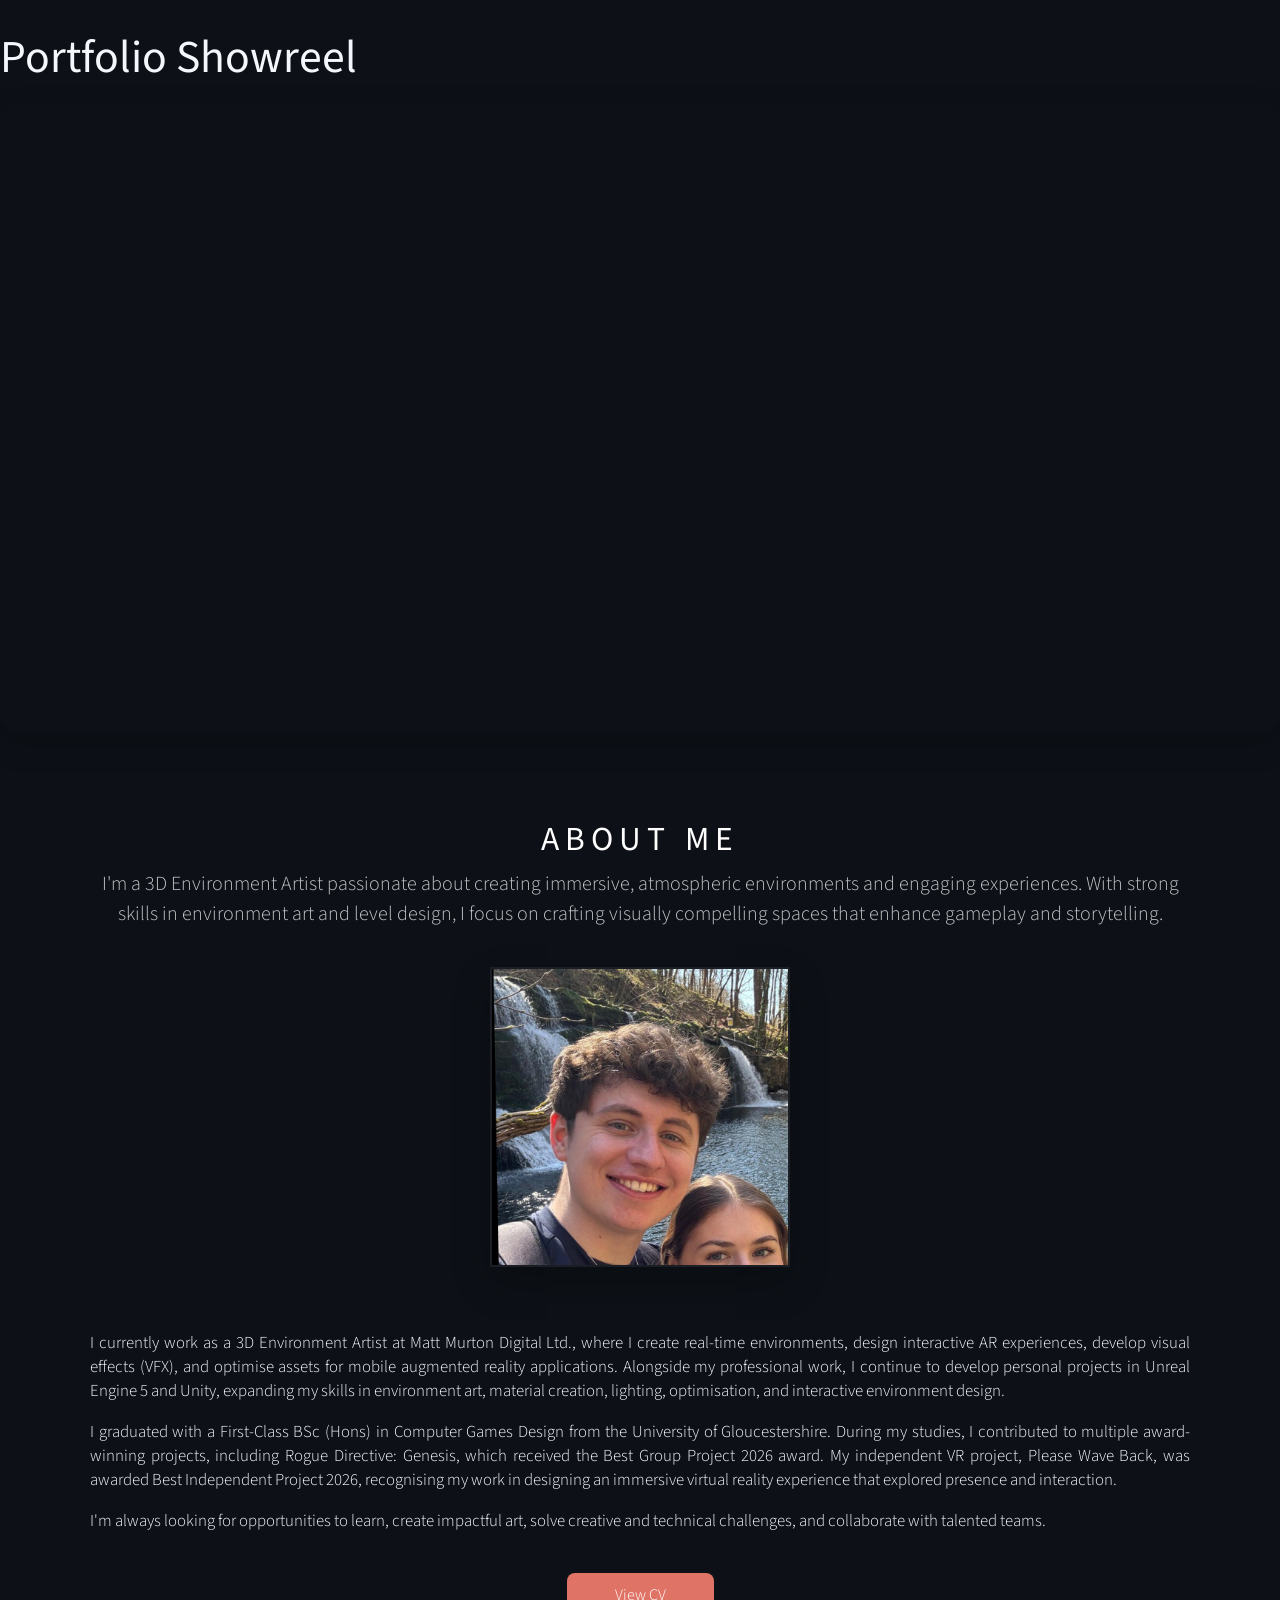
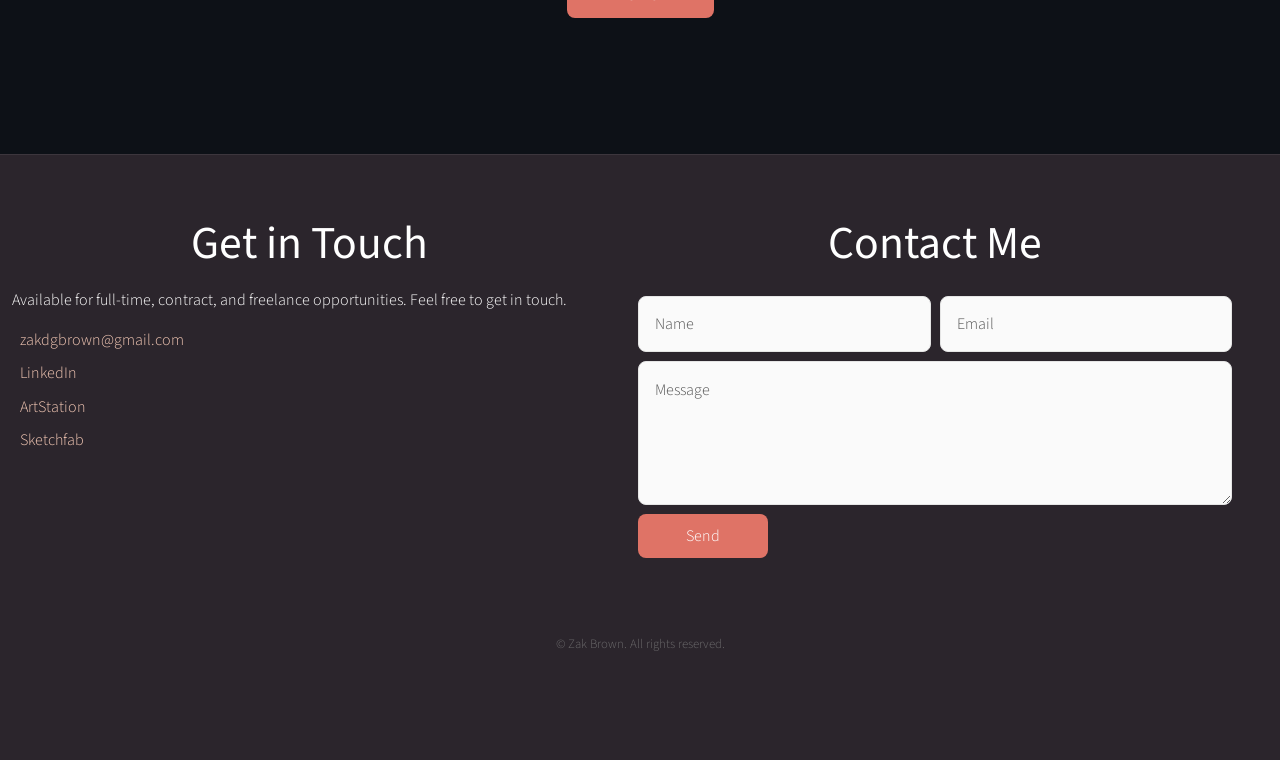
==== commit 850c14c2: "Updated" ====
--- a/index.html
+++ b/index.html
@@ -36,13 +36,12 @@
 						</a>
 					</h1>
 					<hr class="hero-divider" />
-					<p class="hero-role" aria-label="3D Environment Artist and Level Designer">
+					<p class="hero-role" aria-label="3D Environment Artist">
 						<span>3D</span>
 						<span>Environment</span>
+						<span>&amp;</span>
+						<span>Prop</span>
 						<span>Artist</span>
-						<span>&amp;</span>
-						<span>Level</span>
-						<span>Designer</span>
 					</p>
 					<div class="hero-social-links">
 						<a href="https://www.linkedin.com/in/zakdgbrown/" target="_blank" rel="noreferrer"
@@ -66,11 +65,11 @@
 							<li><a href="project-city.html">The Office - 1970s Detective Interior</a></li>
 							<li><a href="rogue-directive-genesis.html">Rogue Directive: Genesis</a></li>
 							<li><a href="reveal-the-past.html">Reveal: The Past</a></li>
-							<li><a href="please-wave-back.html">Please Wave Back</a></li>
+							<li><a href="please-wave-back.html">Please Wave Back VR</a></li>
+							<li><a href="between-two-crowns.html">Between Two Crowns</a></li>
 							<li><a href="props.html">Props</a></li>
-							<li><a href="between-two-crowns.html">Between Two Crowns</a></li>
-							<li><a href="post-apocalyptic-rome.html">Post-Apocalyptic Rome</a></li>
-							<li><a href="philippines-lyra.html">Philippines Lyra Map</a></li>
+							<!-- <li><a href="post-apocalyptic-rome.html">Post-Apocalyptic Rome</a></li> -->
+							<!-- <li><a href="philippines-lyra.html">Philippines Lyra Map</a></li> -->
 						</ul>
 					</li>
 					<li><a href="#showreel" class="scrolly">Showreel</a></li>
@@ -85,7 +84,7 @@
 		<section class="portfolio-showcase" aria-labelledby="portfolio-showcase-title">
 			<div class="portfolio-showcase__intro">
 				<h2 id="portfolio-showcase-title">Featured Projects</h2>
-				<p>Swipe through some of my environment and level design work.</p>
+				<p>Swipe through some of my professional and personal projects.</p>
 			</div>
 			<div class="portfolio-showcase__viewport">
 				<div class="portfolio-showcase__track">
@@ -118,7 +117,7 @@
 					<article class="portfolio-showcase__slide">
 						<a href="reveal-the-past.html" class="portfolio-showcase__link">
 							<div class="portfolio-showcase__image"
-								style="background-image: url('images/reveal-the-past/HomeCard.png');"></div>
+								style="background-image: url('images/reveal-the-past/GWRV/HomeCard.png');"></div>
 							<div class="portfolio-showcase__overlay">
 								<h3>Reveal: The Past</h3>
 								<p>The Past turns heritage interpretation into interactive AR experiences.</p>
@@ -132,20 +131,8 @@
 							<div class="portfolio-showcase__image"
 								style="background-image: url('images/please-wave-back/Tape.png');"></div>
 							<div class="portfolio-showcase__overlay">
-								<h3>Please Wave Back</h3>
+								<h3>Please Wave Back VR</h3>
 								<p>VR Horror experience designed for immersion and presence.</p>
-							</div>
-						</a>
-					</article>
-
-					<!-- Props -->
-					<article class="portfolio-showcase__slide">
-						<a href="props.html" class="portfolio-showcase__link">
-							<div class="portfolio-showcase__image"
-								style="background-image: url('images/props/carnival-ticket-booth/Hero.png');"></div>
-							<div class="portfolio-showcase__overlay">
-								<h3>Props</h3>
-								<p>Playable concepts that blend atmosphere, iteration, and player feedback.</p>
 							</div>
 						</a>
 					</article>
@@ -163,8 +150,20 @@
 						</a>
 					</article>
 
+					<!-- Props -->
+					<article class="portfolio-showcase__slide">
+						<a href="props.html" class="portfolio-showcase__link">
+							<div class="portfolio-showcase__image"
+								style="background-image: url('images/props/carnival-ticket-booth/Hero.png');"></div>
+							<div class="portfolio-showcase__overlay">
+								<h3>Props</h3>
+								<p>Playable concepts that blend atmosphere, iteration, and player feedback.</p>
+							</div>
+						</a>
+					</article>
+
 					<!-- Post-Apocalyptic Rome -->
-					<article class="portfolio-showcase__slide">
+					<!--<article class="portfolio-showcase__slide">
 						<a href="post-apocalyptic-rome.html" class="portfolio-showcase__link">
 							<div class="portfolio-showcase__image"
 								style="background-image: url('images/post-apocalyptic-rome/CompositionEnvironment.png');"></div>
@@ -173,10 +172,10 @@
 								<p>Traversal and combat flow balanced with immersive ruins and scale.</p>
 							</div>
 						</a>
-					</article>
+					</article> -->
 
 					<!-- Philippines Lyra Map -->
-					<article class="portfolio-showcase__slide">
+					<!-- <article class="portfolio-showcase__slide">
 						<a href="philippines-lyra.html" class="portfolio-showcase__link">
 							<div class="portfolio-showcase__image"
 								style="background-image: url('images/philippines-lyra/Main.png');">
@@ -186,7 +185,7 @@
 								<p>Competitive arena play shaped by sightlines, flow, and visual clarity.</p>
 							</div>
 						</a>
-					</article>
+					</article> -->
 				</div>
 			</div>
 		</section>
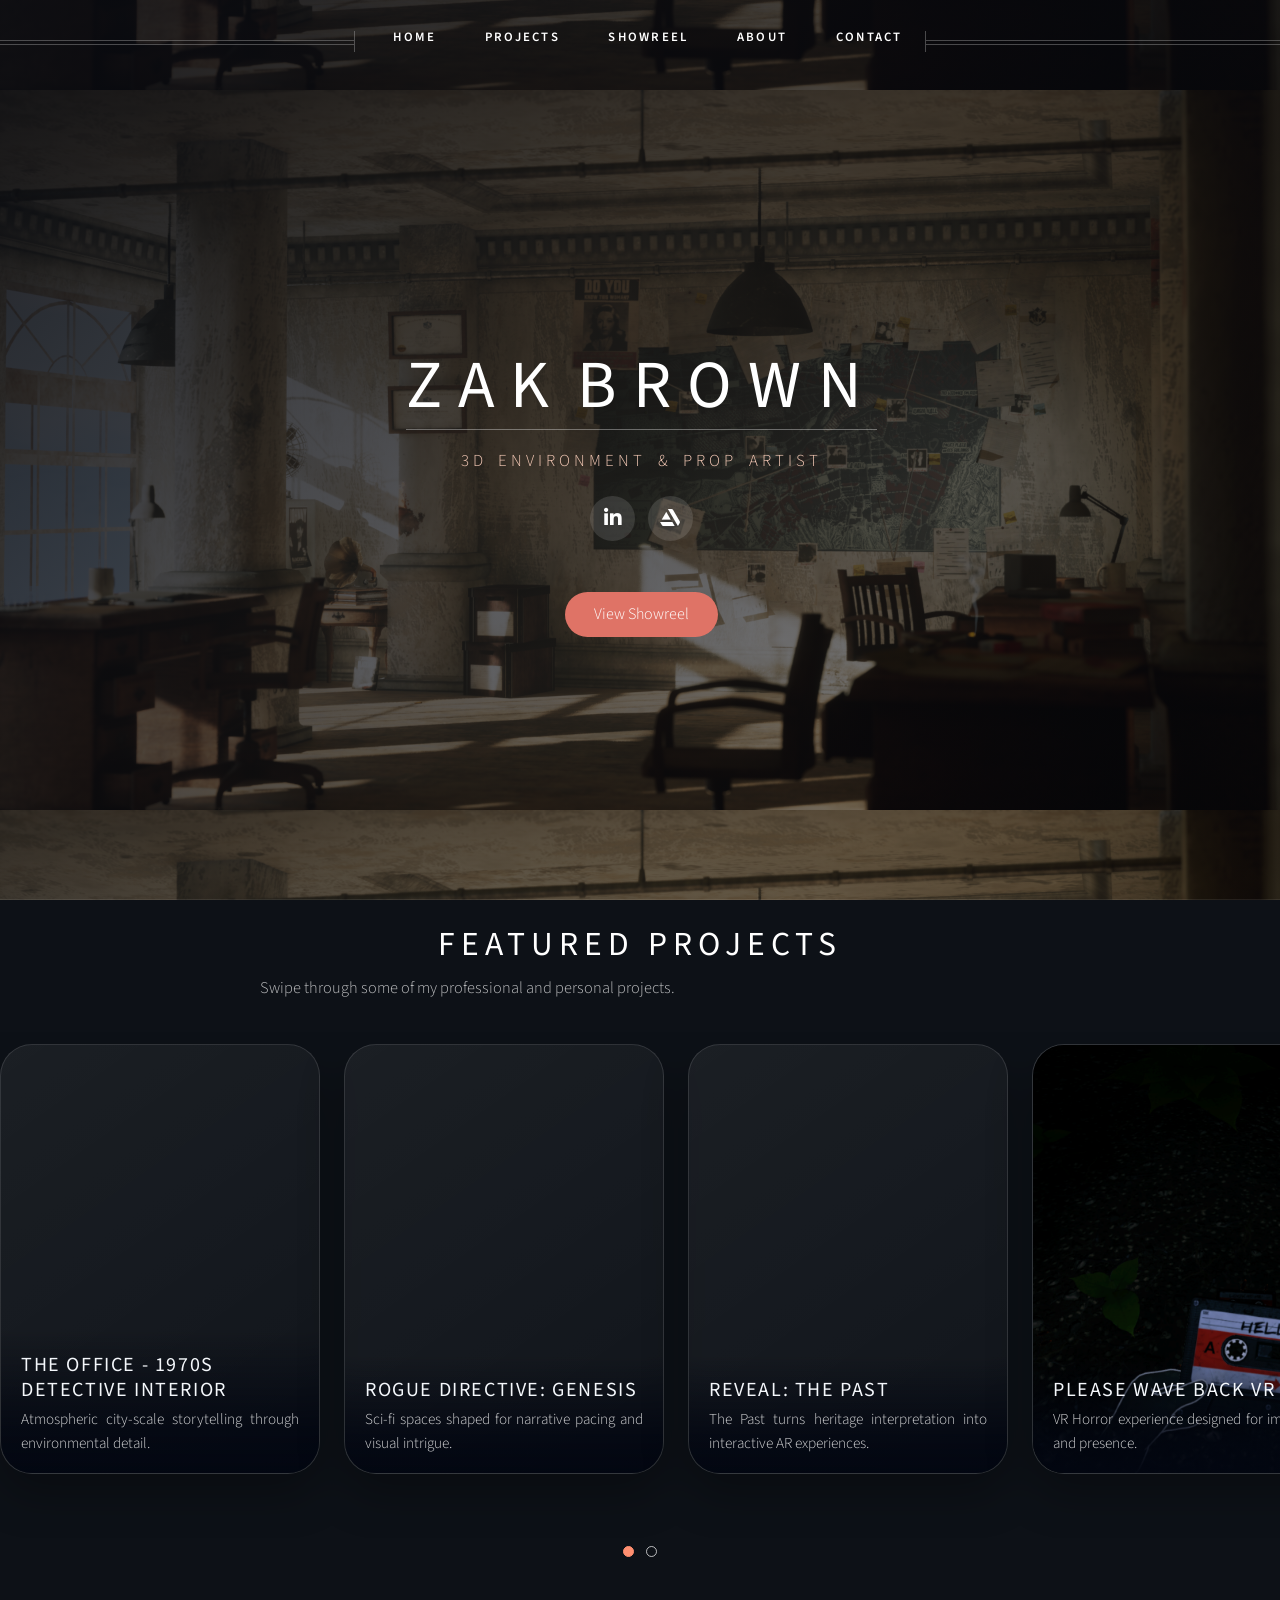
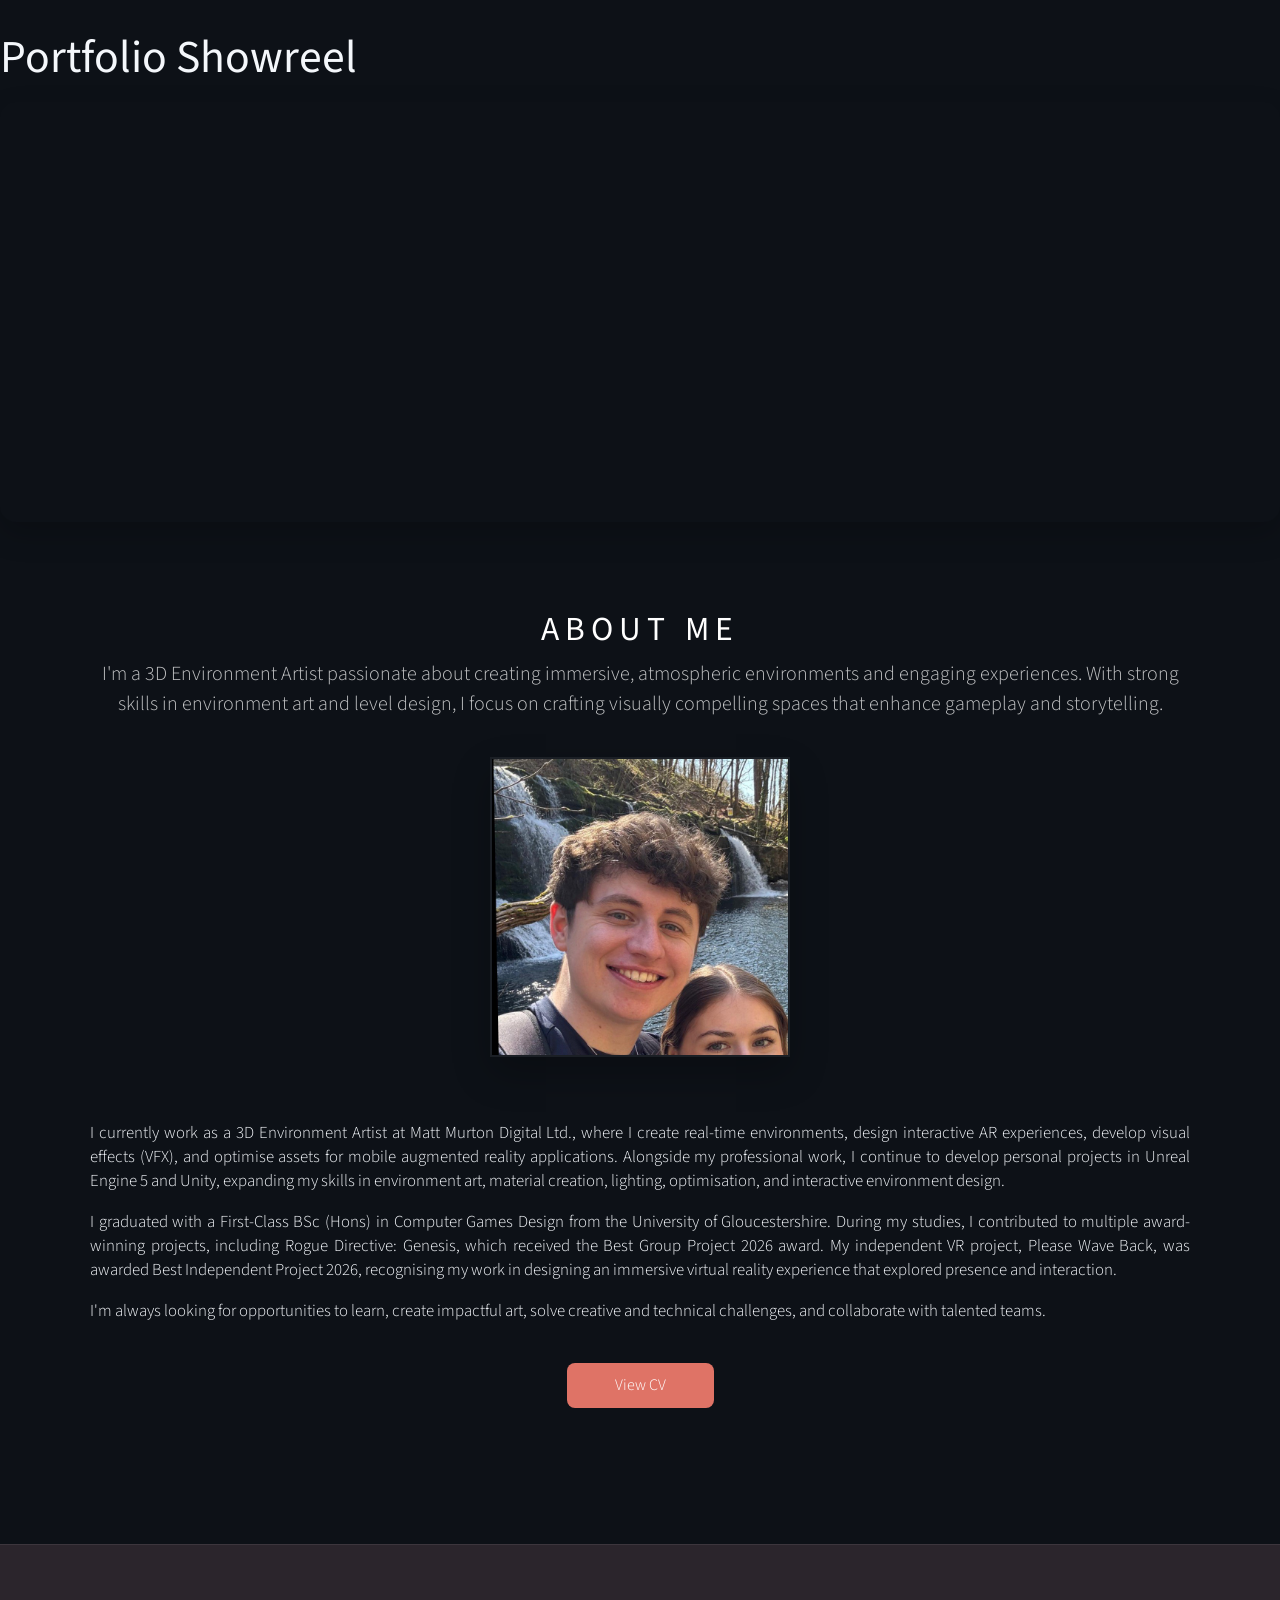
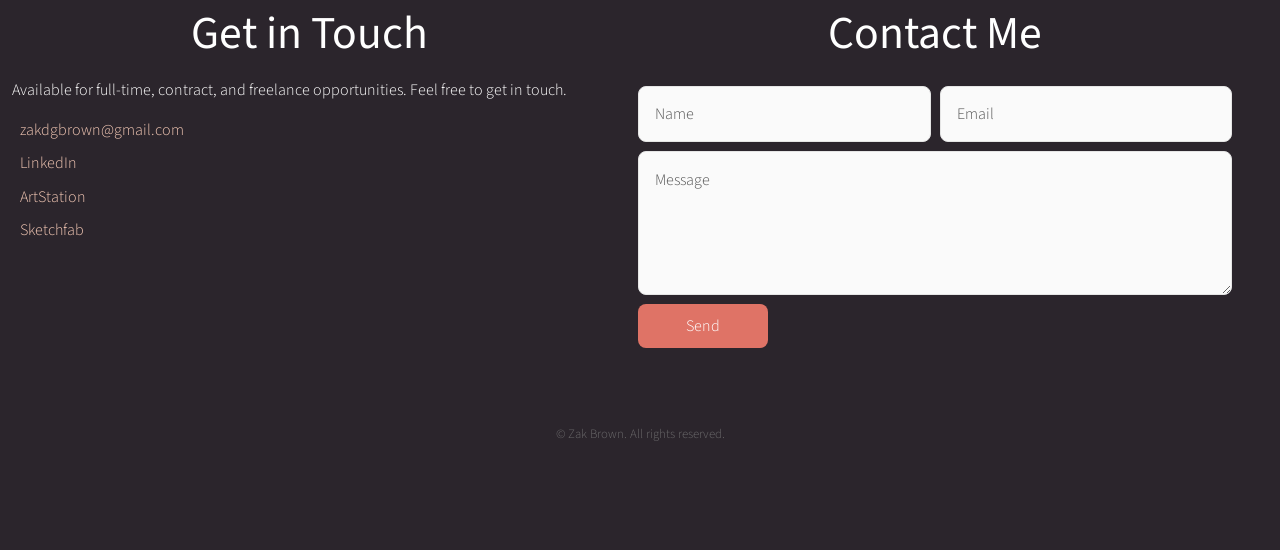
==== commit 929d1f10: "yt" ====
--- a/index.html
+++ b/index.html
@@ -195,7 +195,7 @@
 			<header>
 				<h2>Portfolio Showreel</h2>
 			</header>
-			<iframe width="1120" height="630" src="https://www.youtube.com/embed/Uc6TBg3HFEQ?si=YWEq4-GHCyb9So4R"
+			<iframe width="560" height="315" src="https://www.youtube.com/embed/Uc6TBg3HFEQ?si=YWEq4-GHCyb9So4R"
 				title="YouTube video player" frameborder="0"
 				allow="accelerometer; autoplay; clipboard-write; encrypted-media; gyroscope; picture-in-picture; web-share"
 				referrerpolicy="strict-origin-when-cross-origin" allowfullscreen>
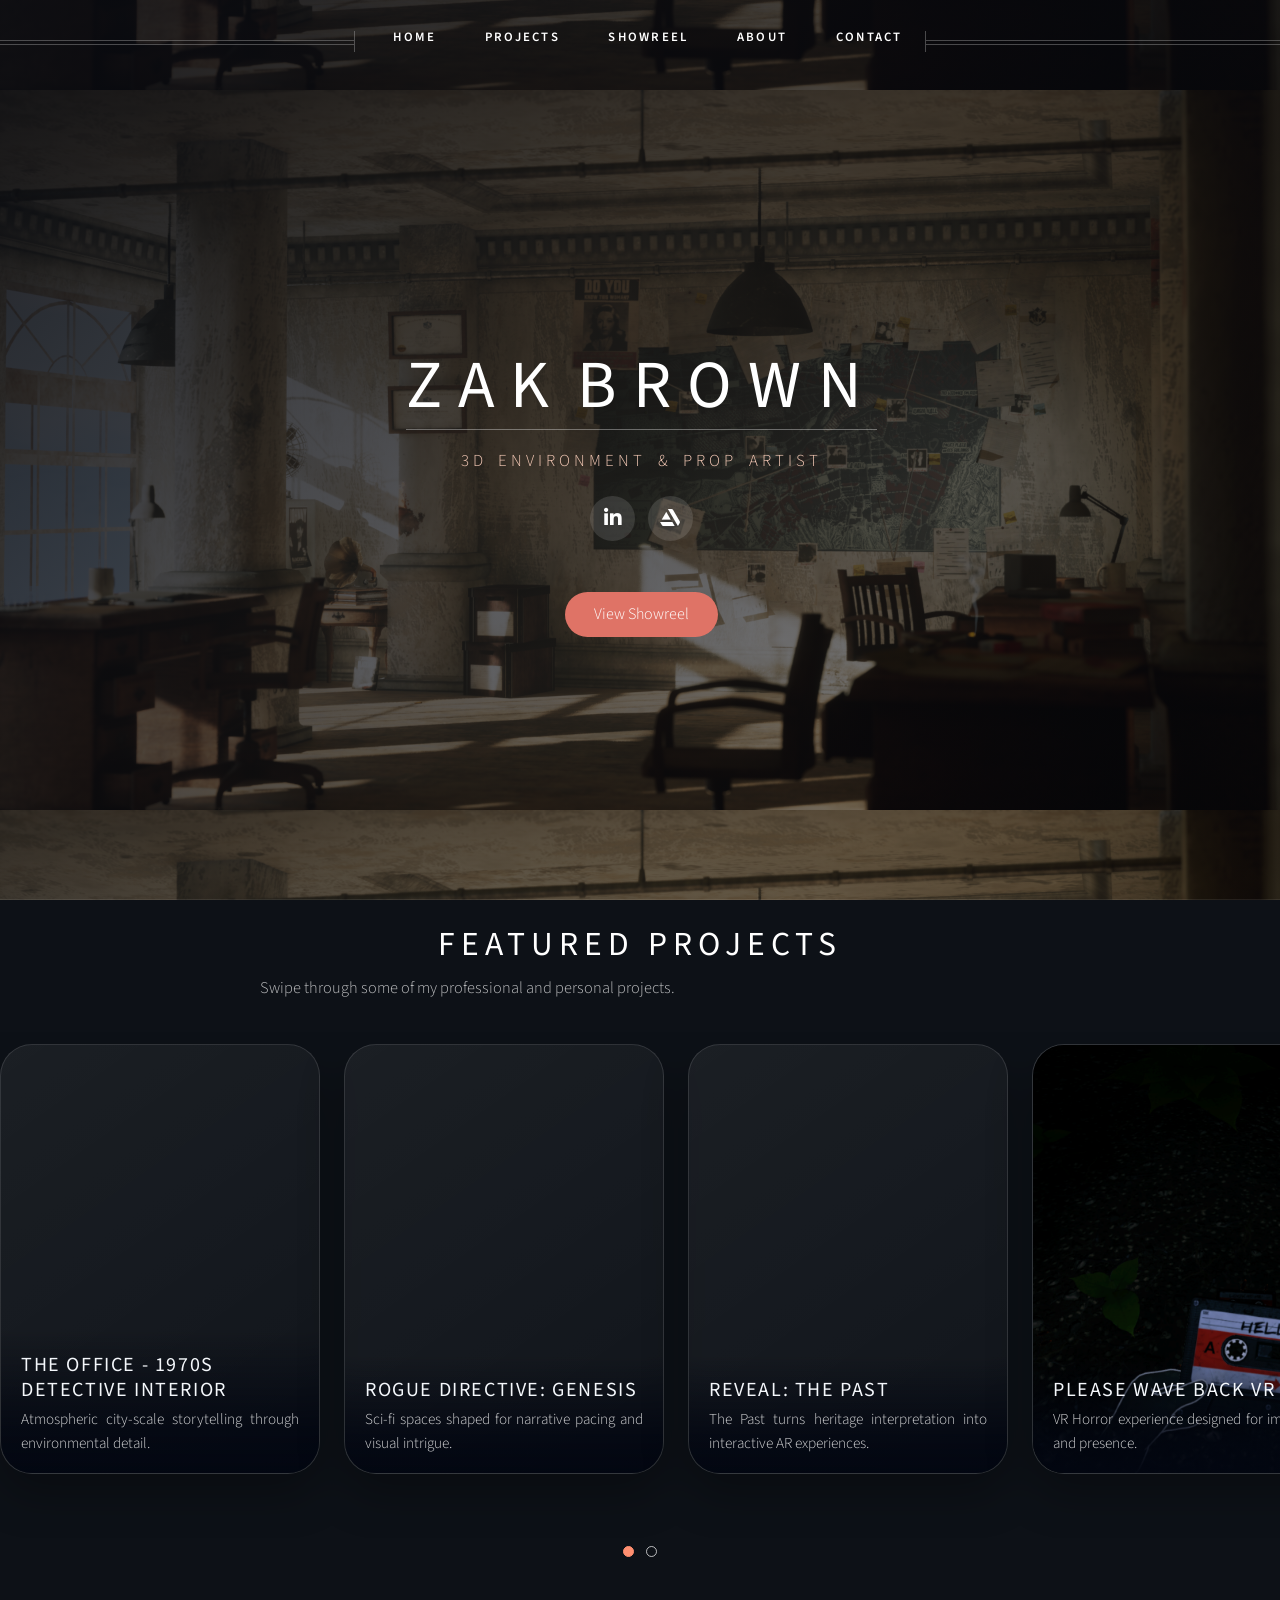
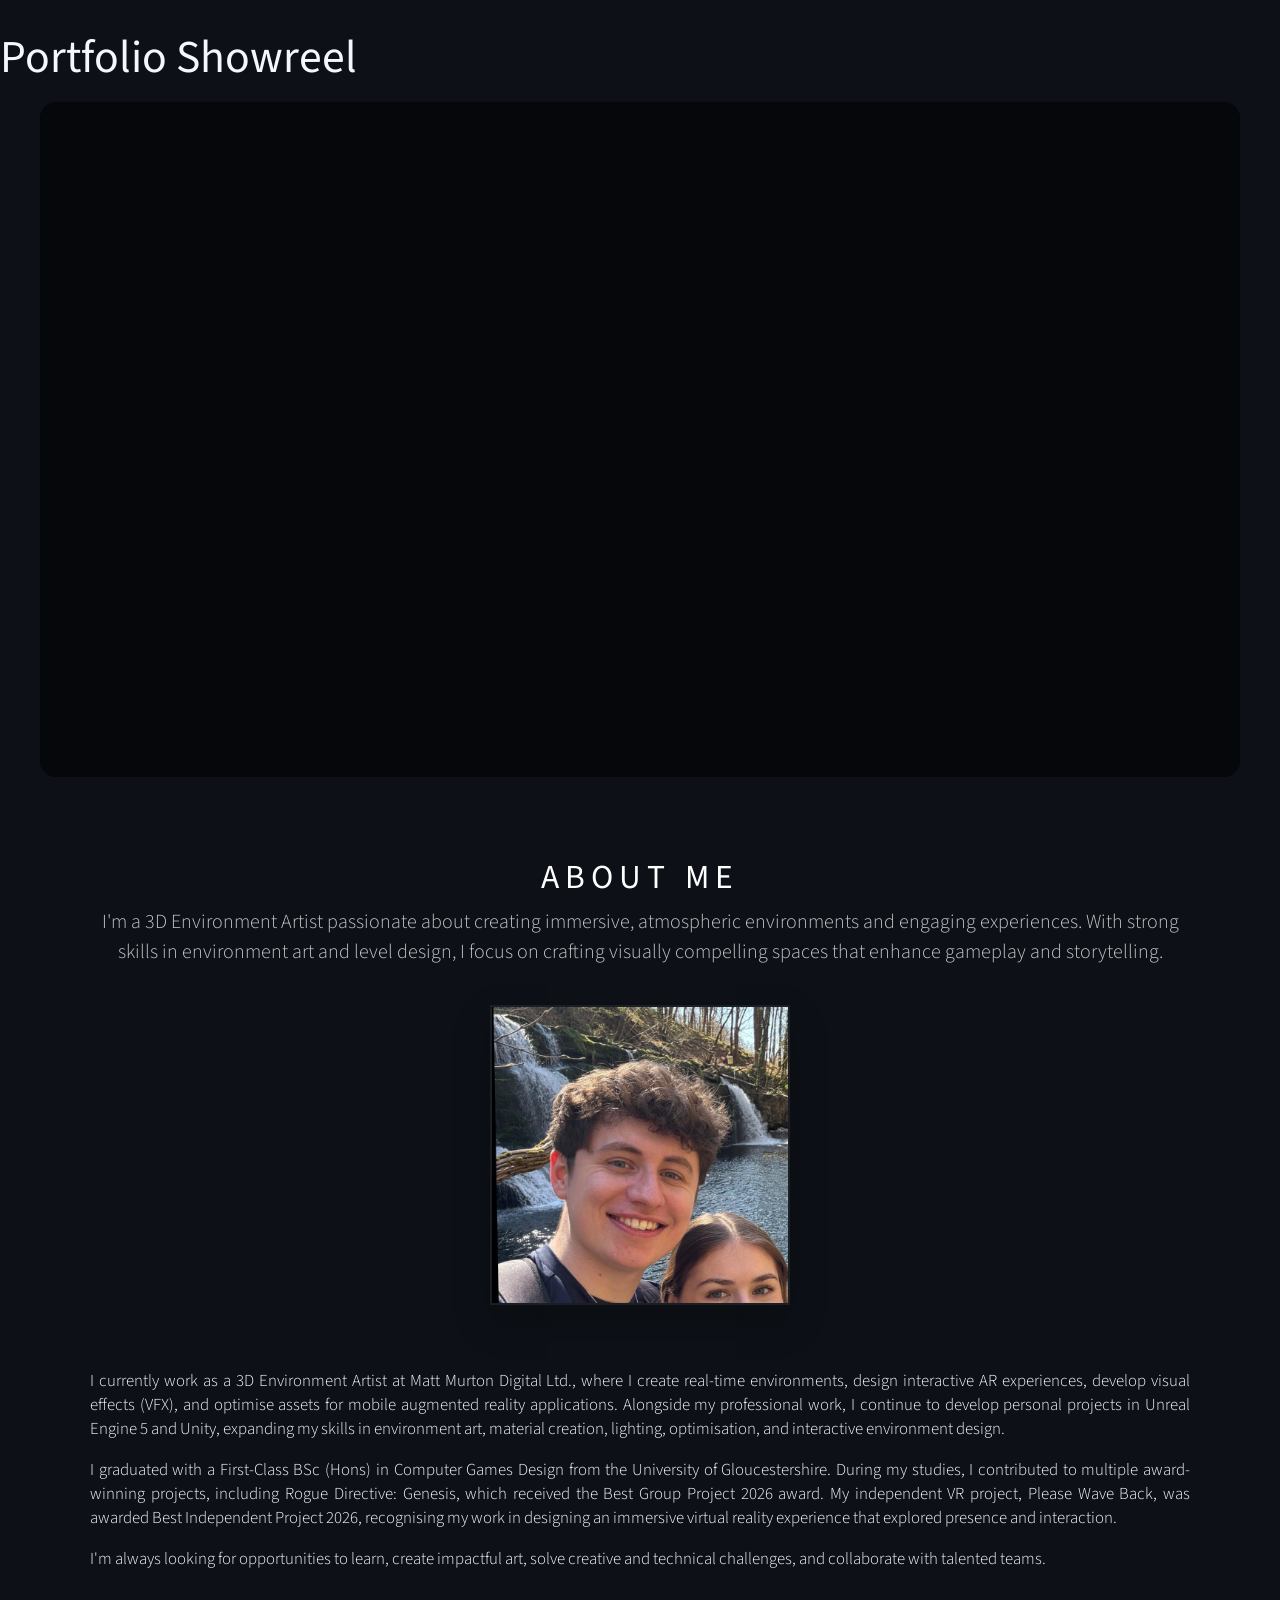
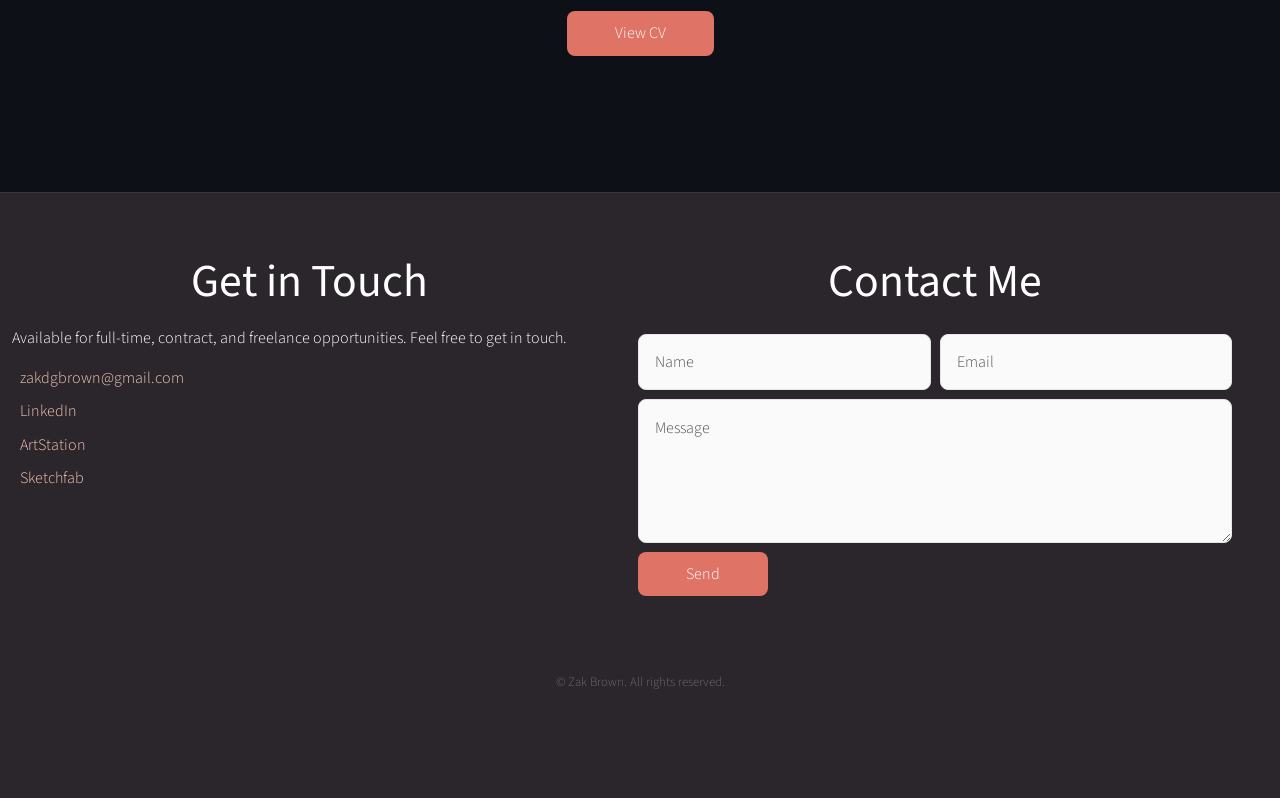
==== commit ed9356d3: "Updated" ====
--- a/index.html
+++ b/index.html
@@ -22,7 +22,7 @@
 		<!-- Header -->
 		<div id="header">
 
-			<video id="hero-bg-video" autoplay muted loop playsinline src="images/WIP/TestVideo.mp4"
+			<video id="hero-bg-video" autoplay muted loop playsinline src="images/home-page/Portfolio_FrontPage.mp4"
 				aria-hidden="true"></video>
 
 			<!-- Inner -->
@@ -195,11 +195,13 @@
 			<header>
 				<h2>Portfolio Showreel</h2>
 			</header>
-			<iframe width="560" height="315" src="https://www.youtube.com/embed/Uc6TBg3HFEQ?si=YWEq4-GHCyb9So4R"
-				title="YouTube video player" frameborder="0"
-				allow="accelerometer; autoplay; clipboard-write; encrypted-media; gyroscope; picture-in-picture; web-share"
-				referrerpolicy="strict-origin-when-cross-origin" allowfullscreen>
-			</iframe>
+			<div class="project-video-frame">
+				<iframe
+					src="https://www.youtube.com/embed/j8ZU0wkTEyM?si=YsuetyJRQTiDGnXC"
+					title="Zak Brown portfolio showreel"
+					allow="accelerometer; autoplay; clipboard-write; encrypted-media; gyroscope; picture-in-picture; web-share"
+					referrerpolicy="strict-origin-when-cross-origin" allowfullscreen></iframe>
+			</div>
 		</section>
 
 		<!-- About_Me -->
--- a/assets/css/main.css
+++ b/assets/css/main.css
@@ -1452,9 +1452,10 @@
 
 #showreel iframe {
   width: 100%;
-  min-height: 420px;
+  height: 100%;
+  min-height: 0;
   border: 0;
-  border-radius: 1rem;
+  border-radius: var(--radius-md);
   box-shadow: 0 12px 30px rgba(0, 0, 0, 0.2); }
 
 #footer {
@@ -2799,8 +2800,91 @@
     width: min(100%, 1200px);
     aspect-ratio: 16 / 9;
     margin: 0 auto;
-  }
-  .project-video-frame iframe { width: 100%; height: 100%; border: 0; border-radius: var(--radius-md); }
+    overflow: hidden;
+    border-radius: var(--radius-md);
+    background: #05070a;
+  }
+  .project-video-frame iframe { display: block; position: absolute; inset: 0; width: 100%; height: 100%; border: 0; border-radius: inherit; }
+  .project-video-frame > .project-video {
+    position: absolute;
+    inset: 0;
+    width: 100%;
+    height: 100%;
+    max-height: none;
+    margin: 0;
+    object-fit: cover;
+    border-radius: inherit;
+  }
+  .cinematic-video > .project-video {
+    width: min(100%, 1200px);
+    height: auto;
+    aspect-ratio: 16 / 9;
+    max-height: none;
+    object-fit: cover;
+  }
+  .project-image-carousel {
+    width: 100%;
+  }
+  .project-image-carousel__featured {
+    width: min(100%, 1200px);
+    aspect-ratio: 16 / 9;
+    margin: 0 auto;
+    overflow: hidden;
+    border: 1px solid var(--color-border);
+    border-radius: var(--radius-md);
+    background: #05070a;
+    box-shadow: var(--shadow-md);
+  }
+  .project-image-carousel__featured img {
+    display: block;
+    width: 100%;
+    height: 100%;
+    object-fit: contain;
+  }
+  .project-image-carousel__thumbnails {
+    display: grid;
+    grid-template-columns: repeat(4, minmax(0, 1fr));
+    gap: 0.8rem;
+    width: min(100%, 1200px);
+    margin: 0.8rem auto 0;
+  }
+  .project-image-carousel__thumbnail {
+    display: block;
+    width: 100%;
+    height: auto;
+    aspect-ratio: 16 / 9;
+    padding: 0;
+    overflow: hidden;
+    border: 1px solid var(--color-border);
+    border-radius: 0.55rem;
+    background: #05070a;
+    opacity: 0.68;
+    cursor: pointer;
+    transition: opacity 0.2s ease, border-color 0.2s ease, transform 0.2s ease;
+  }
+  .project-image-carousel__thumbnail img {
+    display: block;
+    width: 100%;
+    height: 100%;
+    object-fit: cover;
+  }
+  .project-image-carousel__thumbnail:hover,
+  .project-image-carousel__thumbnail:focus-visible {
+    opacity: 1;
+    transform: translateY(-2px);
+  }
+  .project-image-carousel__thumbnail.is-active {
+    display: none;
+    opacity: 1;
+    border-color: var(--color-accent);
+    box-shadow: 0 0 0 1px var(--color-accent);
+  }
+  @media (prefers-reduced-motion: reduce) {
+    .project-image-carousel__thumbnail { transition: none; }
+  }
+  @media screen and (max-width: 600px) {
+    .project-image-carousel__thumbnails { gap: 0.45rem; }
+  }
   .sketchfab-credit { text-align: center; font-size: 0.8rem; color: var(--color-text-muted); margin: 0.6rem 0 0; }
   .project-gallery--links .prop-tile { position: relative; display: block; overflow: hidden; border: 0; border-radius: var(--radius-md); }
   .project-gallery--links .prop-tile img { display: block; }
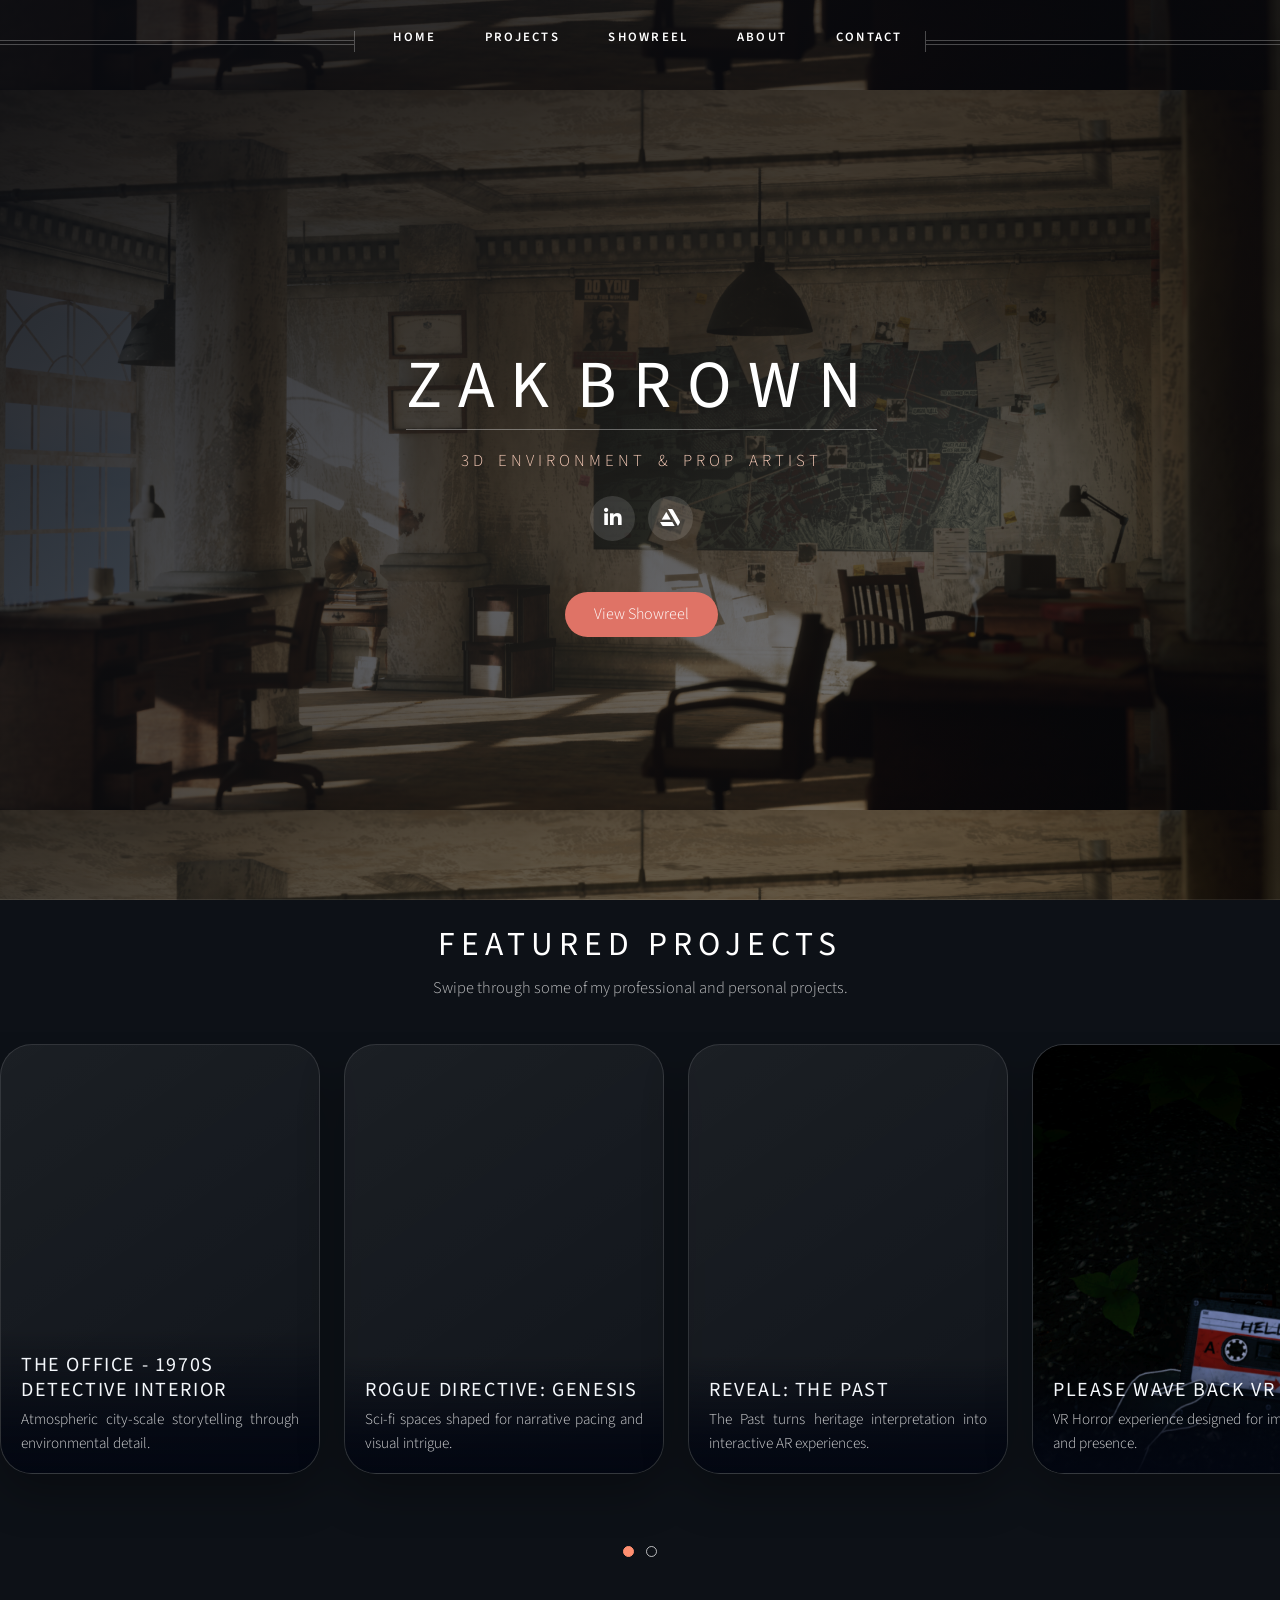
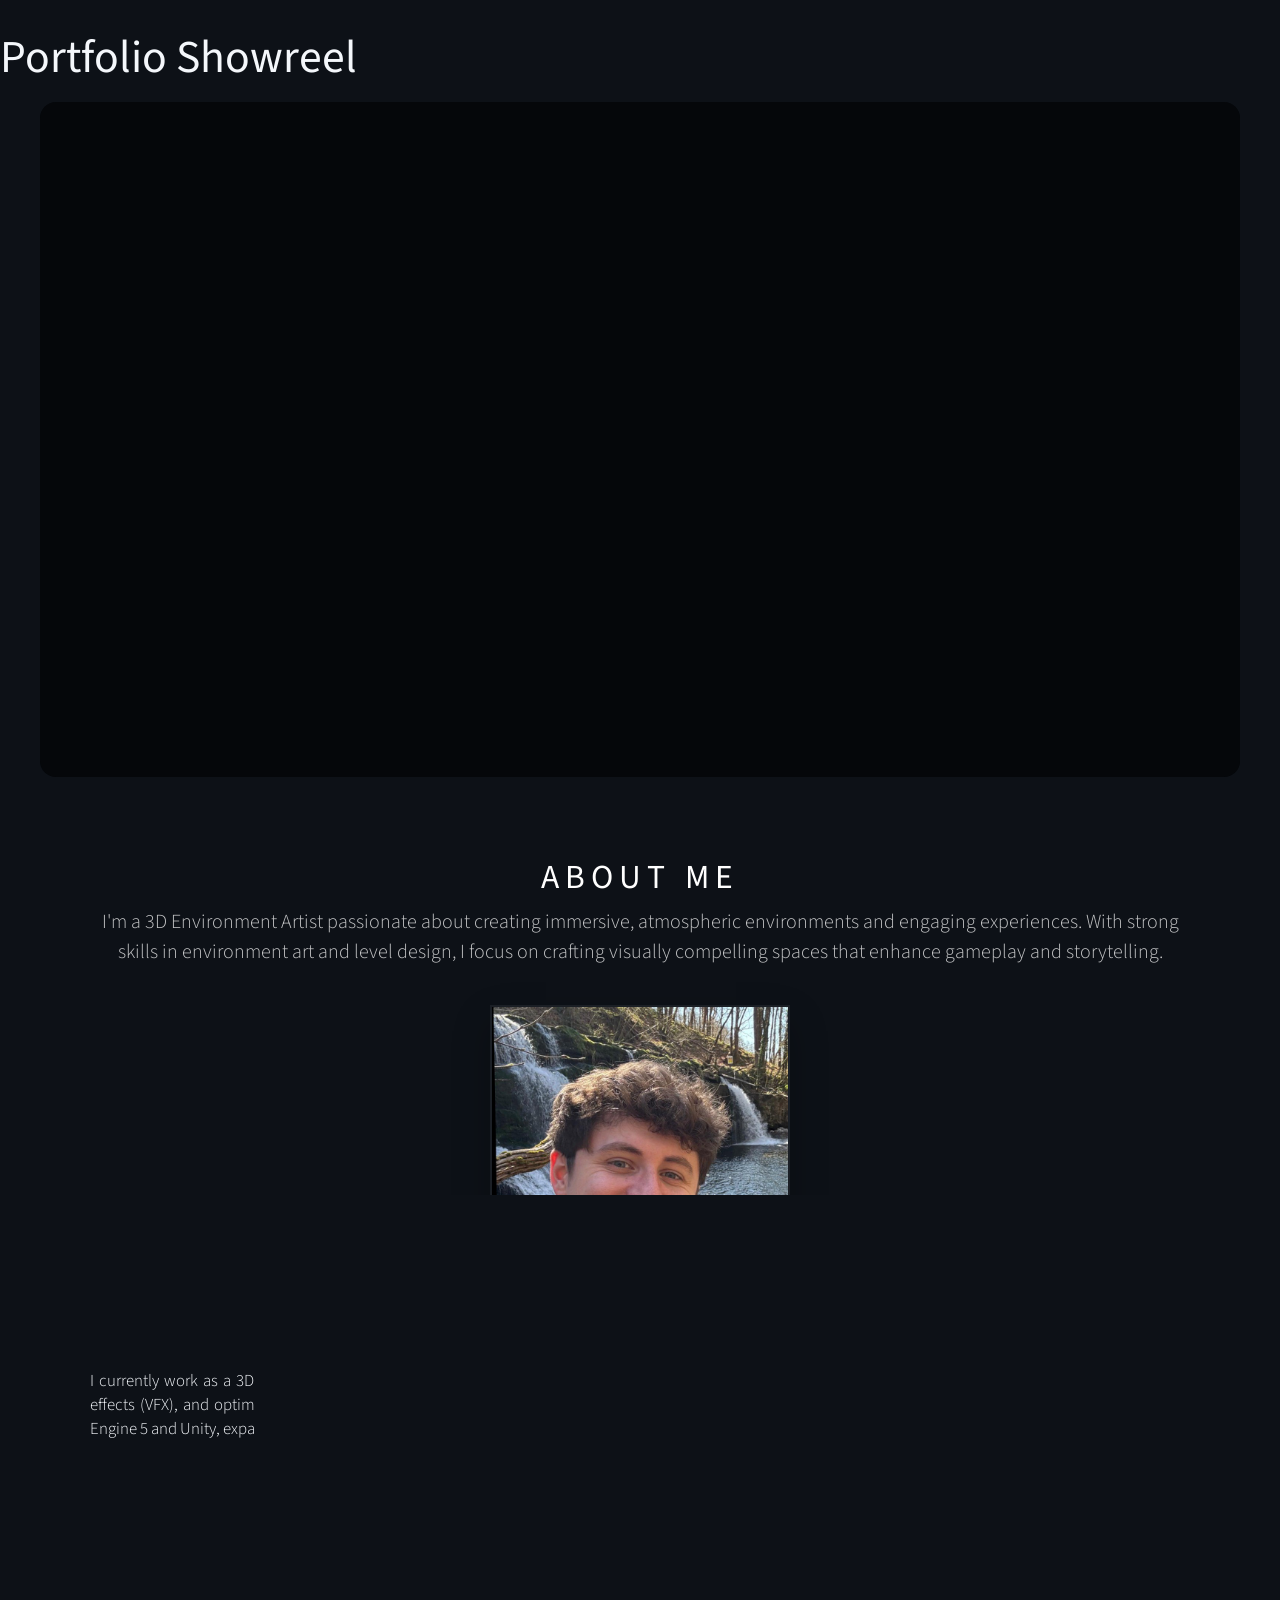
==== commit bd907320: "Final Update" ====
--- a/index.html
+++ b/index.html
@@ -157,7 +157,7 @@
 								style="background-image: url('images/props/carnival-ticket-booth/Hero.png');"></div>
 							<div class="portfolio-showcase__overlay">
 								<h3>Props</h3>
-								<p>Playable concepts that blend atmosphere, iteration, and player feedback.</p>
+								<p>Game-ready props created for real-time environments.</p>
 							</div>
 						</a>
 					</article>
--- a/assets/css/main.css
+++ b/assets/css/main.css
@@ -2119,7 +2119,11 @@
   .portfolio-showcase__intro {
     max-width: 760px;
     margin: 0 auto 2rem;
+    display: flex;
+    flex-direction: column;
+    align-items: center;
     text-align: center; }
+    .portfolio-showcase__intro h2 { width: 100%; text-align: center; }
     .portfolio-showcase__intro h2 {
       font-size: 2.1em;
       letter-spacing: 0.18em;
@@ -2822,6 +2826,14 @@
     max-height: none;
     object-fit: cover;
   }
+  #cinematic-video > .reveal-trailer-video {
+    width: min(100%, 720px, calc(78vh * 9 / 16));
+    max-width: 100%;
+    height: auto;
+    max-height: 78vh;
+    aspect-ratio: 9 / 16;
+    object-fit: contain;
+  }
   .project-image-carousel {
     width: 100%;
   }
